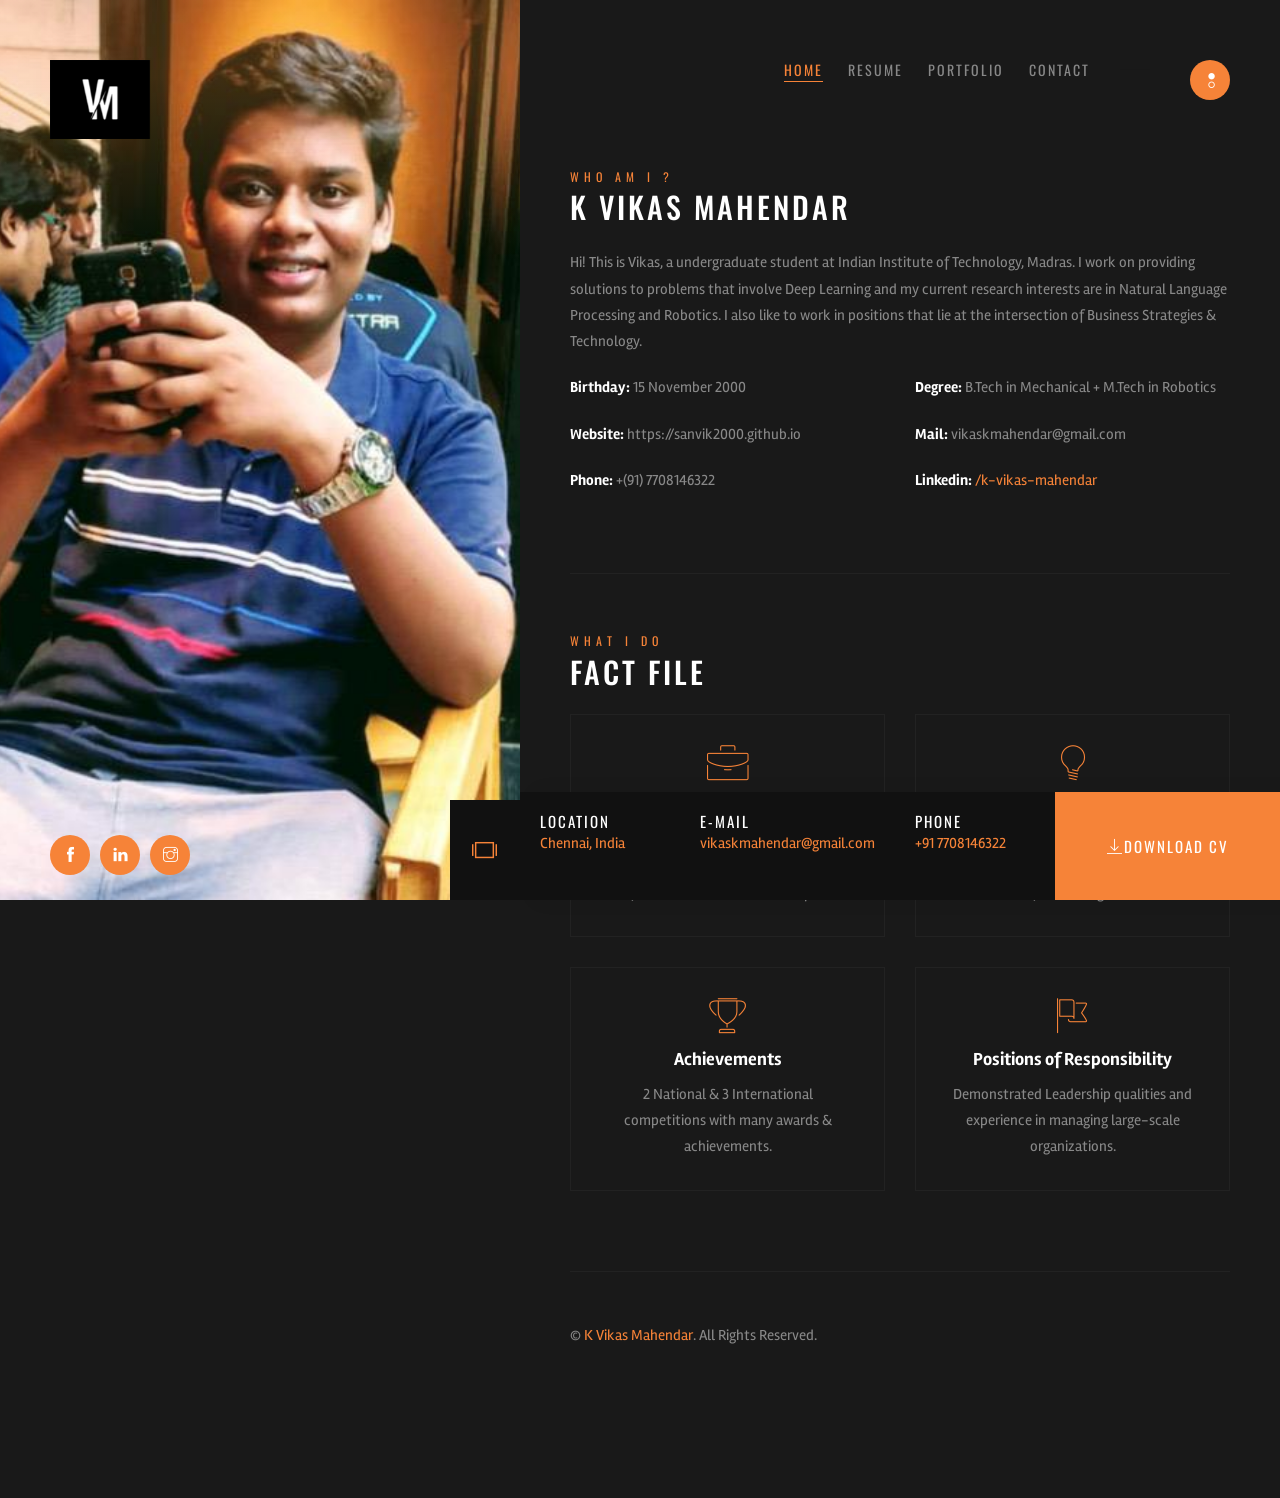
==== index.html @ 233fa4af "First commit" ====
<!doctype html>
<html lang="en" class="no-js">

<head>
    <title>K Vikas Mahendar</title>
    <meta charset="utf-8">
    <meta name="viewport" content="width=device-width, initial-scale=1, shrink-to-fit=no">
    <link rel="shortcut icon" href="images/favicon.png">
    <link rel="stylesheet" href="assets/css/bootstrap.min.css">
    <link rel="stylesheet" href="assets/css/et-lineicons.css">
    <link rel="stylesheet" href="assets/css/themify-icons.css">
    <link rel="stylesheet" href="assets/css/owl.carousel.min.css">
    <link rel="stylesheet" href="assets/css/style.css">
    <link rel="stylesheet" href="assets/css/style-animations.css"> 
    <!-- Global site tag (gtag.js) - Google Analytics -->
    <script async src="https://www.googletagmanager.com/gtag/js?id=UA-144098545-1"></script>
    <script>
      window.dataLayer = window.dataLayer || [];
      function gtag(){dataLayer.push(arguments);}
      gtag('js', new Date());
      gtag('config', 'UA-144098545-1');
    </script>
    
    </head>

<body class="cv has-additional-menu-content">
    <header id="identity">
        <!-- Logo -->
        <div class="logo">
            <a href="index.html" class="logo-link" rel="home"> <img src="images/vm-logo.png" class="logo" alt=""> </a>
        </div>
    </header>
    <!-- Menu -->
    <div id="site-menu">
        <nav class="nav-menu">
            <ul>
                <li class="menu-item current-menu-item"><a href="index.html">Home</a></li>
                <li class="menu-item"><a href="resume.html">Resume</a></li>
                <li class="menu-item"><a href="portfolio.html">Portfolio</a></li>
                <li class="menu-item"><a href="contact.html">Contact</a></li>
            </ul>
        </nav>
    </div>
    <div class="menu-overlay"></div>
    <div class="site-menu-toggle">
        <a href="about.html#site-menu" class="ti"> <span class="screen-reader-text">Toggle navigation</span> </a>
    </div>
    <!-- Social Media -->
    <div id="social-profiles">
        <nav class="social-menu">
            <ul>
                <li class="menu-item"><a href="https://www.facebook.com/profile.php?id=100010038722351" target="_blank"><span class="ti"></span></a></li>
                <li class="menu-item"><a href="https://www.linkedin.com/in/k-vikas-mahendar/" target="_blank"><span class="ti"></span></a></li>
                <li class="menu-item"><a href="https://www.instagram.com/vikasmahendar/" target="_blank"><span class="ti"></span></a></li>
            </ul>
        </nav>
    </div>
    <!-- Media -->
    <div class="hero-media">
        <div class="owl-carousel" data-expand-duration="800">
            <div class="item owl-lazy" data-src="images/Vikas-profile.jpeg"></div>
        </div> <span class="overlay"></span>
    </div>

    <!-- Content -->
    <div class="content-wrap clearfix">
        <!-- About Me -->
        <div class="mccan page">
            <h3 class="title-small">Who Am I ?</h3>
            <h2 class="title">K Vikas Mahendar</h2>
            <div class="content">
                <div class="grid-container">
                    <div class="grid-column">
                        <p>Hi! This is Vikas, a undergraduate student at Indian Institute of Technology, Madras. I work on providing solutions to problems that involve Deep Learning and my current research interests are in Natural Language Processing and Robotics. I also like to work in positions that lie at the intersection of Business Strategies & Technology.</p>
                        <div class="row">
                            <div class="col-md-6">
                                <p><b>Birthday:</b> 15 November 2000</p>
                                <p><b>Website:</b> https://sanvik2000.github.io</p>
                                <p><b>Phone:</b> +(91) 7708146322</p>
                            </div>
                            <div class="col-md-6">
                                <p><b>Degree:</b> B.Tech in Mechanical + M.Tech in Robotics</p>
                                <p><b>Mail:</b> vikaskmahendar@gmail.com</p>
                                <p><b>Linkedin:</b> <a href="https://www.linkedin.com/in/k-vikas-mahendar/" target="_blank">/k-vikas-mahendar</a></p>
                            </div>
                        </div></div>
                </div>
            </div>
        </div>
        <div class="divider1"></div>
        <!-- Services -->
        <div class="mccan page">
            <h3 class="title-small">What I Do</h3>
            <h2 class="title">Fact File</h2>
            <div class="content">
                <div class="grid-container">
                    <div class="grid-column">
                        <div class="row">
                            <div class="col-md-6">
                                <div class="feature feature-left">
                                    <div class="mccan-icon"> <span class="et-briefcase font-35px"></span> </div>
                                    <div class="mccan-text">
                                        <h3>Professional Experience</h3>
                                        <p>24+ months experience in Internships & Research Collaborations with Profesionals, academia and companies.</p>
                                    </div>
                                </div>
                            </div>
                            <div class="col-md-6">
                                <div class="feature feature-left">
                                    <div class="mccan-icon"> <span class="et-lightbulb font-35px"></span> </div>
                                    <div class="mccan-text">
                                        <h3>Co-Curricular Projects</h3>
                                        <p>2 such end-to-end market-ready projects in the field of Robotics and Artifical Intelligence.</p>
                                    </div>
                                </div>
                            </div>
                            <div class="col-md-6">
                                <div class="feature feature-left">
                                    <div class="mccan-icon"> <span class="et-trophy font-30px"></span></div>
                                    <div class="mccan-text">
                                        <h3>Achievements</h3>
                                        <p>2 National & 3 International competitions with many awards & achievements.</p>
                                    </div>
                                </div>
                            </div>
                            <div class="col-md-6">
                                <div class="feature feature-left">
                                    <div class="mccan-icon"> <span class="et-flag font-35px"></span> </div>
                                    <div class="mccan-text">
                                        <h3>Positions of Responsibility</h3>
                                        <p>Demonstrated Leadership qualities and experience in managing large-scale organizations.</p>
                                    </div>
                                </div>
                            </div>
                        </div>
                    </div>
                </div>
            </div>
        </div>
        <!-- Copyright -->
        <div class="copyright">
            <p>&copy; <a href="index.html">K Vikas Mahendar</a>. All Rights Reserved.</p>
        </div>
    </div>
    <!-- Hidden Menu -->
    <div class="additional-menu-content">
        <h3 class="title-small">Leader / Deep Learning / Developer</h3>
        <h2 class="title">K Vikas Mahendar</h2> <img src="images/Vikas-profile.jpeg" alt="">
        <p>Hi, My name is Vikas. This is my personal portfolio wherein all my experience & accomplishments can be viewed. </p>
        <div class="divider2"></div>
    </div>
    <!-- My Info -->
    <div class="my-info full-width">
        <div class="box">
            <div class="field field-my-info field-separator">
                <h6>Location</h6>
                <p>Chennai, India</p>
            </div>
            <div class="field field-my-info field-separator">
                <h6>E-Mail</h6>
                <p>vikaskmahendar@gmail.com</p>
            </div>
            <div class="field field-my-info field-separator">
                <h6>Phone</h6>
                <p>+91 7708146322</p>
            </div>

            <div class="clear"></div>
            <a href="K_Vikas_Mahendar.pdf" style="width:100%" target="_blank"><button class="button-color"><span class="ti-download"></span>DOWNLOAD CV</button></a>

        </div>
    </div>
    <!-- Js -->
    <script src="assets/js/jquery-3.3.1.min.js"></script>
    <script src="assets/js/modernizr-custom.js"></script>
    <script src="assets/js/owl-carousel.min.js"></script>
    <script src="assets/js/functions.js"></script>
</body>
</html>
---- assets/css/style.css ----
/* 
 01. Google Fonts
 02. General Settings
 03. Useful Classes
 04. Owl Carousel
 05. Hero Section
 06. Logo
 07. Mobile Menu Toggle
 08. Site Menu
 09. Social Links & Menu
 10. Additional Menu Content
 11. Menu Overlay
 12. My Info
 13. Content Section
 14. Services styles
 15. Timeline styles
 16. Project styles
 17. Footer
*/


/* 01. Google Font */
@import url('https://fonts.googleapis.com/css?family=Oswald:400,500|Rambla:400,700');

/* 02. General Settings */

html,
body {
    -moz-osx-font-smoothing: grayscale;
    -webkit-font-smoothing: antialiased;
    -moz-font-smoothing: antialiased;
    font-smoothing: antialiased;
}

body {
    font-family: 'Rambla', sans-serif;
    color: #888;
    font-weight: 400;
    font-size: 15px;
    line-height: 1.75em;
    min-height: 100%;
    position: relative;
    overflow-x: hidden;
    background-color: #191919;
}

p {
    font-family: 'Rambla', sans-serif;
    font-size: 15px;
    line-height: 1.75em;
    font-weight: 400;
    color: #888;
    margin: 0 0 20px;
}

h1,
h2,
h3,
h4,
h5,
h6 {
    margin: 0;
    color: #fff;
    font-weight: 500;
}

h1 a,
h2 a,
h3 a,
h4 a,
h5 a,
h6 a {
    font-weight: inherit;
}

h1 a,
h2 a,
h3 a,
h4 a,
h5 a,
h6 a,
h1 a:hover,
h2 a:hover,
h3 a:hover,
h4 a:hover,
h5 a:hover,
h6 a:hover,
h1 a:focus,
h2 a:focus,
h3 a:focus,
h4 a:focus,
h5 a:focus,
h6 a:focus {
    color: inherit;
    text-decoration: none;
}

hr {
    background-color: #eee;
    border: 0;
    height: 3px;
    margin-top: 60px;
    margin-bottom: 60px;
}

ul,
ol,
dl,
table,
pre,
form {
    margin: 0;
}

ul {
    list-style-type: disc;
    padding: 0;
}

ol {
    list-style-type: decimal;
    padding: 0;
}

ul ul,
ol ul {
    list-style-type: circle;
}

ul ol,
ol ol {
    list-style-type: lower-alpha;
}

ol ol ol {
    list-style-type: decimal;
}

ul ul,
ol ul {
    padding-left: 1em;
}

ul ol,
ol ol {
    padding-left: 1.4em;
}

dt {
    font-weight: 500;
}

dd {
    margin-left: 0;
    padding-left: 1.5em;
}

figure {
    margin: 0;
}

table {
    border-collapse: collapse;
    border-spacing: 0;
    border-width: 0;
    width: 100%;
}

caption {
    font-size: 2rem;
    text-align: left;
}

th {
    font-weight: 500;
}

td {
    font-weight: 400;
}

th,
td {
    border-bottom: 1px solid #f9f9f9;
    padding: .75em 0;
    text-align: left;
}

thead {
    font-size: 1.2rem;
    text-transform: uppercase;
}

thead th {
    padding: .5em 0;
    border-bottom-width: 3px;
}

table tfoot tr:last-child td {
    border-bottom: 0;
}

fieldset {
    border-width: 0;
    clear: both;
    margin: 0 0 3.25em;
    padding: 0;
}

fieldset > :last-child {
    margin-bottom: 0;
}

legend {
    border-bottom: 1px solid #f9f9f9;
    font-size: 1.3rem;
    font-weight: 500;
    line-height: 1.625;
    margin-bottom: 1.625em;
    padding-bottom: 0.53846154em;
    text-transform: uppercase;
    width: 100%;
}

dfn,
cite,
em,
i,
q {
    font-style: italic;
}

address {
    margin: 0 0 1.625em;
}

pre {
    font-size: .9rem;
    line-height: 1.6;
    max-width: 100%;
    overflow: auto;
    padding: 1.6em;
    white-space: pre;
    white-space: pre-wrap;
    word-wrap: break-word;
    background: #f9f9f9;
    border: 3px solid #f9f9f9;
    color: #101010;
}

code,
kbd,
tt,
var,
samp,
pre {
    font-family: 'Rambla', sans-serif;
    -webkit-hyphens: none;
    hyphens: none;
    -ms-hyphens: none;
}

ins {
    padding: 0 .3em;
    text-decoration: none;
    background-color: #fffad4;
    border-radius: 3px;
}

mark {
    padding: 0 .3em;
    background-color: #101010;
    color: #fff;
    border-radius: 3px;
}

abbr[title],
acronym[title] {
    text-decoration: none;
    border-bottom: 1px dotted #EEE;
    cursor: help;
}

img {
    border: 0;
    height: auto;
    -ms-interpolation-mode: bicubic;
    max-width: 100%;
    vertical-align: middle;
}

del,
.low-opacity {
    opacity: .6;
}

big,
.big {
    font-size: 120%;
}

small,
.small {
    font-size: 80%;
}

video {
    height: auto;
}

video,
embed,
iframe,
object {
    max-width: 100%;
    margin-bottom: 1.5em;
}

.mt-30 {
    margin-top: 30px;
}

.mb-20 {
    margin-bottom: 20px;
}


/* Links */

a,
a:hover {
    color: #F68338;
}

a {
    text-decoration: none;
    font-weight: 500;
}

a:focus {
    outline: inherit;
}

b,
strong {
    font-weight: bold;
    color: #fff;
}


/* Form elements */
/* text field */

button,
input,
optgroup,
select,
textarea {
    font-family: 'Rambla', sans-serif;
}

input[type="password"]:focus,
input[type="email"]:focus,
input[type="text"]:focus,
input[type="file"]:focus,
input[type="radio"]:focus,
input[type="checkbox"]:focus,
textarea:focus {
    outline: none;
}

input[type="password"],
input[type="email"],
input[type="text"],
input[type="file"],
textarea {
    max-width: 100%;
    margin-bottom: 15px;
    border-color: #222;
    padding: 10px 15px;
    height: auto;
    background-color: #222;
    -webkit-box-shadow: none;
    box-shadow: none;
    border: none;
    display: block;
    width: 100%;
    font-size: 15px;
    line-height: 1.5em;
    font-weight: 400;
    color: #888;
    background-image: none;
}






select {
    padding: 10px;
    border-radius: 5px;
}

table,
th,
tr,
td {
    border: 1px solid #101010;
}

th,
tr,
td {
    padding: 10px;
}

input[type="radio"],
input[type="checkbox"] {
    display: inline;
}



/* Placeholder */

::-webkit-input-placeholder {
    color: #888;
    font-size: 15px;
    font-weight: 400;
}

:-moz-placeholder {
    color: #888;
}

::-moz-placeholder {
    color: #888;
    opacity: 1;
}

:-ms-input-placeholder {
    color: #888;
}


/* button */
.btn {
    padding: 8px 20px;
    cursor: pointer;
    background: #F68338;
    -webkit-appearance: none;
    position: relative;
    color: #fff;
    font-size: 15px;
    font-weight: 400;
    display: inline-block;
    border-radius: 0;
    border: 1px solid #F68338;
}

.btn:hover {
    color: #fff;
    background-color: #222;
    border: 1px solid #222;
}


/* 03. Useful classes */

.sr-only,
.screen-reader-text {
    position: absolute;
    width: 1px;
    height: 1px;
    padding: 0;
    margin: -1px;
    overflow: hidden;
    clip: rect(0px, 0px, 0px, 0px);
    border: 0 none;
}

.clearfix:after {
    content: "";
    display: table;
    clear: both;
}

.clear {
    clear: both;
    display: block;
    height: 0;
    overflow: hidden;
    visibility: hidden;
    width: 0;
}

.alignleft {
    float: left;
    margin-right: 1.65em;
    margin-bottom: 1.65rem;
}

.alignright {
    float: right;
    margin-left: 1.65em;
    margin-bottom: 1.65rem;
}

.aligncenter {
    clear: both;
    display: block;
    margin-left: auto;
    margin-right: auto;
}

.text-left {
    text-align: left;
}

.text-center {
    text-align: center;
}

.text-right {
    text-align: right;
}

.text-uppercase {
    text-transform: uppercase;
}

.no-bottom {
    color: #101010;
    font-weight: 500;

    word-spacing: 0;
    margin-bottom: 0px;
    font-size: 15px;
    text-transform: uppercase
}

.d-none {
    display: none;
}

.grid-container {
   display: -webkit-box;
    display: -webkit-flex;
    display: -ms-flexbox;
    display: flex;
    flex-wrap: wrap;
    margin-right: -30px;
    margin-left: -30px;
}

.grid-container .grid-column {
    position: relative;
    width: 100%;
    min-height: 1px;
    padding-right: 30px;
    padding-left: 30px;
}

@media (min-width: 768px) and (max-width: 991px),
(min-width: 1200px) {
    .grid-container .grid-column {
        -ms-flex-preferred-size: 0;
        flex-basis: 0;
        -ms-flex-positive: 1;
        -webkit-box-flex: 1;
        flex-grow: 1;
        max-width: 100%;
    }

    .grid-container .order-first {
        -ms-flex-order: -1;
        -webkit-box-ordinal-group: 0;
        order: -1;
    }
}

@media (min-width: 1440px) {
    .grid-container {
        margin-right: -60px;
        margin-left: -60px;
    }

    .grid-container .grid-column {
        padding-right: 60px;
        padding-left: 60px;
    }
}


/* Themify */

.ti:before {
    display: inline-block;
    font: normal normal normal 24px/1 "Themify";
    font-size: inherit;
    text-rendering: auto;
    line-height: inherit;
    -webkit-font-smoothing: antialiased;
    -moz-osx-font-smoothing: grayscale;
}

.ti-chevron-right:before {
    content: "\e649";
}

.ti-chevron-left:before {
    content: "\e64a";
}

.ti-plus:before {
    content: "\e61a";
}


/* List */



.list {
    margin-bottom: 0px;
}

.list li {
    display: block;
    text-align: left;
    position: relative;
    margin-bottom: 10px;
    font-weight: 400;
    font-size: 15px;
}

.list li strong {
    font-size: 15px;
    color: #fff;
}

.list li:last-child {
    margin-bottom: 0px;
}

/* Instagram Thumb */

.insta-thumb {
    float: left;
    width: 100%;
}

.insta-thumb a {
    float: left;
    width: 33.3%;
    padding: 5px;
    overflow: hidden;
    -webkit-transition: all 0.3s ease-in-out;
    transition: all 0.3s ease-in-out;
}

.insta-thumb a img {
    width: 100%;
    height: auto;
    border-radius: 4px;
    margin: 0;
}

.insta-thumb a:hover {
    opacity: 0.6;
}

.divider1 {
    height: 1px;
    width: 100%;
    background: #222;
    margin: 60px 0;
}

.divider2 {
    height: 1px;
    width: 100%;
    background: #222;
    margin: 60px 0;
}


/* 04. Owl Carousel */

.owl-carousel {
    display: none;
    width: 100%;
    -webkit-tap-highlight-color: transparent;
    position: relative;
    z-index: 1;
}

.owl-carousel .owl-stage {
    position: relative;
    -ms-touch-action: pan-Y;
    touch-action: manipulation;
    -moz-backface-visibility: hidden;
}

.owl-carousel .owl-stage:after {
    content: ".";
    display: block;
    clear: both;
    visibility: hidden;
    line-height: 0;
    height: 0;
}

.owl-carousel .owl-stage-outer {
    position: relative;
    overflow: hidden;
    -webkit-transform: translate3d(0px, 0px, 0px);
}

.owl-carousel .owl-wrapper,
.owl-carousel .owl-item {
    -webkit-backface-visibility: hidden;
    -moz-backface-visibility: hidden;
    -ms-backface-visibility: hidden;
    -webkit-transform: translate3d(0, 0, 0);
    -moz-transform: translate3d(0, 0, 0);
    -ms-transform: translate3d(0, 0, 0);
}

.owl-carousel .owl-item {
    position: relative;
    min-height: 1px;
    float: left;
    -webkit-backface-visibility: hidden;
    -webkit-tap-highlight-color: transparent;
    -webkit-touch-callout: none;
}

.owl-carousel .owl-item img {
    display: block;
    width: 100%;
}

.owl-carousel .owl-nav.disabled,
.owl-carousel .owl-dots.disabled {
    display: none;
}

.owl-carousel .owl-nav .owl-prev,
.owl-carousel .owl-nav .owl-next,
.owl-carousel .owl-dot {
    cursor: pointer;
    -webkit-user-select: none;
    -moz-user-select: none;
    -ms-user-select: none;
    user-select: none;
}

.owl-carousel .owl-nav button.owl-prev,
.owl-carousel .owl-nav button.owl-next,
.owl-carousel button.owl-dot {
    background: none;
    color: inherit;
    border: none;
    padding: 0;
    font: inherit;
}

.owl-carousel.owl-loaded {
    display: block;
}

.owl-carousel.owl-loading {
    opacity: 0;
    display: block;
}

.owl-carousel.owl-hidden {
    opacity: 0;
}

.owl-carousel.owl-refresh .owl-item {
    visibility: hidden;
}

.owl-carousel.owl-drag .owl-item {
    -ms-touch-action: pan-y;
    touch-action: pan-y;
    -webkit-user-select: none;
    -moz-user-select: none;
    -ms-user-select: none;
    user-select: none;
}

.owl-carousel.owl-grab {
    cursor: move;
    cursor: -webkit-grab;
    cursor: grab;
}

.owl-carousel.owl-rtl {
    direction: rtl;
}

.owl-carousel.owl-rtl .owl-item {
    float: right;
}

.no-js .owl-carousel {
    display: block;
}

.owl-carousel .animated {
    -webkit-animation-duration: 1s;
    animation-duration: 1s;
    -webkit-animation-fill-mode: both;
    animation-fill-mode: both;
}

.owl-carousel .owl-animated-in {
    z-index: 0;
}

.owl-carousel .owl-animated-out {
    z-index: 1;
}

.owl-carousel .fadeOut {
    -webkit-animation-name: owlFadeOut;
    animation-name: owlFadeOut;
}

@-webkit-keyframes owlFadeOut {
    0% {
        opacity: 1;
    }

    100% {
        opacity: 0;
    }
}

@keyframes owlFadeOut {
    0% {
        opacity: 1;
    }

    100% {
        opacity: 0;
    }
}

.owl-height {
    -webkit-transition: height .2s ease-in-out;
    -o-transition: height .2s ease-in-out;
    transition: height .2s ease-in-out;
}

.owl-carousel .owl-item .owl-lazy {
    opacity: 0;
    -webkit-transition: opacity .5s ease;
    -o-transition: opacity .5s ease;
    transition: opacity .5s ease;
}

.owl-carousel .owl-item .owl-lazy[src^=""],
.owl-carousel .owl-item .owl-lazy:not([src]) {
    max-height: 0;
}

.owl-carousel .owl-item img.owl-lazy {
    -webkit-transform-style: preserve-3d;
    transform-style: preserve-3d;
}

.owl-carousel .owl-video-wrapper {
    position: relative;
    height: 100%;
}

.owl-carousel .owl-video-play-icon {
    position: absolute;
    z-index: 1;
    top: 50%;
    left: 50%;
    width: 90px;
    height: 90px;
    line-height: 90px;
    text-align: center;
    margin: -60px 0 0 -60px;
    background-color: #EEE;
    border-radius: 50%;
    cursor: pointer;
    -webkit-backface-visibility: hidden;
    -webkit-transition: background .3s;
    -o-transition: background .3s;
    transition: background .3s;
}

.owl-carousel .owl-video-playing .owl-video-tn,
.owl-carousel .owl-video-playing .owl-video-play-icon {
    display: none;
}

.owl-carousel .owl-video-tn {
    opacity: 0;
    height: 100%;
    background-position: center center;
    background-repeat: no-repeat;
    background-size: contain;
    -webkit-transition: opacity .3s ease;
    -o-transition: opacity .3s ease;
    transition: opacity .3s ease;
}

.owl-carousel .owl-video-frame {
    position: relative;
    z-index: 1;
    height: 100%;
    width: 100%;
}

@media (min-width: 768px) {
    .hero-media .owl-carousel .owl-video-play-icon {
        width: 100px;
        height: 100px;
        line-height: 100px;
        margin: -60px 0 0 -60px;
    }
}

.owl-carousel .owl-video-play-icon:hover {
    background-color: #101010;
}

.owl-carousel .owl-video-play-icon:before {
    content: '\F40A';
    font: normal normal normal 48px/1 "Themify";
    text-rendering: auto;
    line-height: inherit;
    -webkit-font-smoothing: antialiased;
    -moz-osx-font-smoothing: grayscale;
}


/* Media */

.hero-media .owl-carousel {
    position: absolute;
    z-index: 2;
    top: 0;
    left: 0;
    right: 0;
    height: 250px;
}

.cv .hero-media .owl-carousel {
    height: 540px;
}

.fullpage .hero-media .owl-carousel {
    height: auto;
    bottom: 0;
}

.hero-media .owl-carousel .owl-stage-outer,
.hero-media .owl-carousel .owl-stage,
.hero-media .owl-carousel .owl-item {
    height: 100%;
}

.hero-media .owl-carousel .owl-item {
    overflow: hidden;
}

.hero-media .owl-carousel .owl-item .item {
    position: absolute;
    top: 0;
    left: 0;
    width: 100%;
    height: 100%;
    background-position: center center;
    background-size: cover;
}

.hero-media .owl-carousel .owl-item .owl-lazy[src^=""],
.hero-media .owl-carousel .owl-item .owl-lazy:not([src]) {
    max-height: none;
}

.hero-media .owl-carousel .item-video iframe,
.hero-media .owl-carousel .item-video video {
    display: block;
    height: 100%;
    max-width: none;
    width: 100%;
    margin-bottom: 0;
}

@supports ((-o-object-fit: cover) or (object-fit: cover)) {
    .hero-media .owl-carousel .item-video video {
        -o-object-fit: cover;
        object-fit: cover;
    }
}

@media all and (-ms-high-contrast:none) {
    .hero-media .owl-carousel .item-video video {
        /* IE10 */
        display: none;
    }

    *::-ms-backdrop,
    .hero-media .owl-carousel .item-video video {
        /* IE11 */
        display: none;
    }
}

.hero-media .owl-carousel .owl-nav,
.hero-media .owl-carousel .owl-nav.disabled,
.hero-media .owl-carousel .owl-expand {
    display: none;
}

@media (min-width: 768px) {
    .hero-media .owl-carousel {
        height: 300px;
    }

    .cv .hero-media .owl-carousel {
        height: 540px;
    }

    .fullpage .hero-media .owl-carousel {
        height: 100%;
    }

    .hero-media .owl-carousel .owl-nav,
    .hero-media .owl-carousel .owl-expand {
        position: absolute;
        display: none;
        bottom: 60px;
        background-color: #111;
    }

    .hero-media .owl-carousel .owl-nav {
        right: 60px;
    }

    .cv.hero-has-nav .hero-media .owl-carousel .owl-nav,
    .fullpage.hero-has-nav .hero-media .owl-carousel .owl-nav {
        display: block;
    }

    .hero-media .owl-carousel .owl-expand a {
        position: relative;
        cursor: pointer;
        -webkit-user-select: none;
        -moz-user-select: none;
        -ms-user-select: none;
        user-select: none;
        text-align: center;
    }

    .cv .hero-media .owl-carousel .owl-expand a,
    .hero-has-nav .hero-media .owl-carousel .owl-expand a {
        padding-right: 1px;
    }

    .hero-media .owl-carousel .owl-expand a:after {
        position: absolute;
        top: 15px;
        bottom: 15px;
        width: 0px;
        right: 0;
        background-color: #222;
    }

    .hero-media .owl-carousel .owl-expand a .ti:before {
        content: "\e6f0";
    }

    .expanded-hero .hero-media .owl-carousel .owl-expand a .ti:before {
        content: "\e6ef";
    }

    .hero-media .owl-carousel .owl-nav a,
    .hero-media .owl-carousel .owl-expand a {
        display: inline-block;
        width: 60px;
        height: 60px;
        line-height: 60px;
        font-size: 25px;
        text-decoration: none;
        -webkit-transition: color .3s;
        -o-transition: color .3s;
        transition: color .3s;
    }

    .hero-media .owl-carousel .owl-nav a:focus,
    .hero-media .owl-carousel .owl-expand a:focus {
        outline: 0;
    }

    .hero-media .owl-carousel .owl-nav .owl-prev {
        text-align: right;
        padding-right: 5px;
    }

    .hero-media .owl-carousel .owl-nav .owl-next {
        text-align: left;
        padding-left: 5px;
    }

    .hero-media .owl-carousel .owl-nav a:hover,
    .hero-media .owl-carousel .owl-expand a:hover,
    .hero-media .owl-carousel .owl-nav a:focus,
    .hero-media .owl-carousel .owl-expand a:focus {
        color: #F68338;
    }
}

@media (min-width: 992px) {
    .hero-media .owl-carousel .owl-nav {
        position: fixed;
        right: 50%;
        bottom: 0;
    }

    .cv .hero-media .owl-carousel .owl-nav {
        right: auto;
        left: 70px;
    }

    .hero-has-nav .hero-media .owl-carousel .owl-nav {
        display: block;
    }

    .cv .hero-media .owl-carousel .owl-nav {
        padding-right: 3px;
    }

    .fullpage .hero-media .owl-carousel .owl-nav {
        left: 0;
    }

    .cv .hero-media .owl-carousel .owl-nav:after {
        content: '';
        position: absolute;
        width: 3px;
        right: 0;
        background-color: #EEE;
    }

    .hero-media .owl-carousel .owl-nav:after,
    .hero-media .owl-carousel .owl-expand a:after {
        top: 15px;
        bottom: 15px;
    }

    .cv .hero-media .owl-carousel .owl-expand a:after,
    .hero-has-nav .hero-media .owl-carousel .owl-expand a:after {
        content: '';
    }

    .hero-media .owl-carousel .owl-nav a,
    .hero-media .owl-carousel .owl-expand a {
        height: 100px;
        line-height: 101px;
    }

    .hero-media .owl-carousel .owl-expand {
        display: block;
        position: fixed;
        right: 50%;
        bottom: 0;
    }

    .hero-has-nav .hero-media .owl-carousel .owl-expand {
        margin-right: 100px;
    }

    .cv .hero-media .owl-carousel .owl-expand {
        left: 0;
        right: auto;
    }

    .fullpage .hero-media .owl-carousel .owl-expand {
        display: none;
    }

    .hero-media .owl-carousel .owl-expand a {
        width: 70px;
    }
}

@media (min-width: 1200px) {

    .hero-media .owl-carousel .owl-nav,
    .cv .hero-media .owl-carousel .owl-nav,
    .hero-media .owl-carousel .owl-expand,
    .cv .hero-media .owl-carousel .owl-expand {
        right: 760px;
        left: auto;
    }

    .hero-media .owl-carousel .owl-nav {
        bottom: 0;
    }

    .hero-media .owl-carousel .owl-nav,
    .fullpage .hero-media .owl-carousel .owl-nav {
        left: auto;
    }

    .hero-media .owl-carousel .owl-expand,
    .hero-has-nav .hero-media .owl-carousel .owl-expand {
        margin-right: 0;
    }

    .hero-has-nav .hero-media .owl-carousel .owl-expand {
        right: 860px;
    }

    .hero-has-nav.cv .hero-media .owl-carousel .owl-expand {
        right: 863px;
    }
}

@media (min-width: 1320px) {

    .hero-media .owl-carousel .owl-nav,
    .cv .hero-media .owl-carousel .owl-nav,
    .hero-media .owl-carousel .owl-expand,
    .cv .hero-media .owl-carousel .owl-expand {
        right: 850px;
    }

    .hero-media .owl-carousel .owl-nav a,
    .hero-media .owl-carousel .owl-expand a {
        height: 108px;
        line-height: 108px;
        color: #fff;
    }

    .hero-media .owl-carousel .owl-nav a:hover,
    .hero-media .owl-carousel .owl-expand a:hover {
        color: #fff;
    }

    .hero-media .owl-carousel .owl-nav a {
        width: 60px;
    }

    .hero-media .owl-carousel .owl-expand a {
        width: 90px;
    }

    .hero-has-nav .hero-media .owl-carousel .owl-expand {
        right: 970px;
    }

    .hero-has-nav.cv .hero-media .owl-carousel .owl-expand {
        right: 973px;
    }

    .hero-media .owl-carousel .owl-nav:after,
    .hero-media .owl-carousel .owl-expand a:after {
        top: 30px;
        bottom: 30px;
    }
}

@media (min-width: 1440px) {

    .hero-media .owl-carousel .owl-nav,
    .cv .hero-media .owl-carousel .owl-nav,
    .hero-media .owl-carousel .owl-expand,
    .cv .hero-media .owl-carousel .owl-expand {
        right: 910px;
    }

    .hero-has-nav .hero-media .owl-carousel .owl-expand {
        right: 1030px;
    }

    .hero-has-nav.cv .hero-media .owl-carousel .owl-expand {
        right: 1033px;
    }

    .hero-media .owl-carousel .owl-nav .owl-prev {
        padding-right: 6px;
    }

    .hero-media .owl-carousel .owl-nav .owl-next {
        padding-left: 6px;
    }
}

@media (min-width: 1600px) {

    .hero-media .owl-carousel .owl-nav,
    .cv .hero-media .owl-carousel .owl-nav,
    .hero-media .owl-carousel .owl-expand,
    .cv .hero-media .owl-carousel .owl-expand {
        right: 990px;
    }

    .hero-has-nav .hero-media .owl-carousel .owl-expand {
        right: 1110px;
    }

    .hero-has-nav.cv .hero-media .owl-carousel .owl-expand {
        right: 1113px;
    }
}

@media (min-width: 1860px) {

    .hero-media .owl-carousel .owl-nav,
    .cv .hero-media .owl-carousel .owl-nav,
    .hero-media .owl-carousel .owl-expand,
    .cv .hero-media .owl-carousel .owl-expand {
        right: 1090px;
    }

    .hero-has-nav .hero-media .owl-carousel .owl-expand {
        right: 1210px;
    }
}


/* 05. Hero Section */

.hero-media {
    background-color: #101010;
    z-index: 1;
    height: 250px;
}

.cv .hero-media,
.contact .hero-media {
    height: 540px;
}

.fullpage .hero-media,
.hero-media .map,
.hero-media .one-image {
    height: 100%;
}

.hero-media .one-image,
.hero-media .map {
    z-index: 2;
}

.hero-media .overlay {
    position: absolute;
    z-index: 3;
    top: 0;
    left: 0;
    width: 100%;
    height: 180px;
    background-image: -webkit-gradient(linear, left bottom, left top, from(rgba(0, 0, 0, 0)), color-stop(70%, rgba(246, 131, 56, .25)));
    background-image: -o-linear-gradient(bottom, rgba(0, 0, 0, 0) 0%, rgba(246, 131, 56, .25) 70%);
    background-image: linear-gradient(0deg, rgba(0, 0, 0, 0) 0%, rgba(246, 131, 56, .25) 70%);
    pointer-events: none;
}

.light-hero-colors .hero-media .overlay {
    background-image: -webkit-gradient(linear, left bottom, left top, from(rgba(0, 0, 0, 0)), color-stop(70%, rgba(246, 131, 56, .25)));
    background-image: -o-linear-gradient(bottom, rgba(0, 0, 0, 0) 0%, rgba(246, 131, 56, .25) 70%);
    background-image: linear-gradient(0deg, rgba(0, 0, 0, 0) 0%, rgba(246, 131, 56, .25) 70%);
}

@media (min-width: 768px) {
    .hero-media {
        height: 300px;
    }

    .cv .hero-media,
    .contact .hero-media {
        height: 540px;
    }

    .fullpage .hero-media {
        height: 100%;
    }

    .hero-media .overlay {
        height: 250px;
    }
}

@media (min-width: 992px) {

    .hero-media,
    .hero-media .owl-carousel,
    .contact .hero-media {
        position: fixed;
        top: 0;
        left: 0;
        right: 50%;
        width: auto;
    }

    .hero-media,
    .cv .hero-media,
    .hero-media .owl-carousel,
    .cv .hero-media .owl-carousel,
    .contact .hero-media {
        height: 100%;
    }

    .expanded-hero.expanded-hero-completed .hero-media,
    .expanded-hero.expanded-hero-completed .hero-media .owl-carousel,
    .fullpage .hero-media,
    .fullpage .hero-media .owl-carousel {
        right: 0;
    }

    .hero-media .overlay {
        height: 260px;
    }
}

@media (min-width: 1200px) {

    .hero-media,
    .hero-media .owl-carousel,
    .contact .hero-media {
        right: 760px;
    }
}

@media (min-width: 1320px) {

    .hero-media,
    .hero-media .owl-carousel,
    .contact .hero-media {
        right: 850px;
    }
}

@media (min-width: 1440px) {

    .hero-media,
    .hero-media .owl-carousel,
    .contact .hero-media {
        right: 910px;
    }

    .hero-media .overlay {
        height: 280px;
    }
}

@media (min-width: 1600px) {

    .hero-media,
    .hero-media .owl-carousel,
    .contact .hero-media {
        right: 990px;
    }
}

@media (min-width: 1860px) {

    .hero-media,
    .hero-media .owl-carousel,
    .contact .hero-media {
        right: 1090px;
    }
}

.hero-media .text {
    position: absolute;
    top: 90px;
    left: 15px;
    right: 15px;
    bottom: 294px;
    display: -webkit-box;
    display: -ms-flexbox;
    display: flex;
    -webkit-box-align: center;
    -ms-flex-align: center;
    align-items: center;
}

@media (max-width: 575px) and (min-height: 567px) {
    .hero-media .text {
        bottom: 294px;
    }
}

@media (min-width: 576px) and (max-width: 767px) and (min-height: 567px) {
    .hero-media .text {
        bottom: 219px;
    }
}

@media (min-width: 768px) and (max-width: 991px) and (min-height: 567px) {
    .hero-media .text {
        bottom: 264px;
    }
}

@media (max-width: 767px) and (max-height: 568px) {
    .hero-media .text {
        bottom: 81px;
    }
}

@media (min-width: 768px) and (max-width: 991px) and (max-height: 568px) {
    .hero-media .text {
        bottom: 120px;
    }
}

@media (min-width: 768px) {
    .hero-media .text {
        top: 110px;
        left: 50px;
        right: 50px;
    }
}

@media (min-width: 992px) {
    .hero-media .text {
        top: 0;
        bottom: 0;
    }
}

@media (min-width: 1440px) {
    .hero-media .text {
        left: 80px;
        right: 80px;
    }
}

@media (min-width: 1860px) {
    .hero-media .text {
        left: 100px;
        right: 100px;
    }
}

.light-hero-colors .hero-media {
    color: #fff;
}

.hero-media .ti-spin {
    position: absolute;
    top: 50%;
    left: 50%;
    width: 30px;
    height: 30px;
    line-height: 30px;
    margin-left: -15px;
    margin-top: -15px;
    font-size: 25px;
}


/* 06. Logo */

#identity {
    position: absolute;
    z-index: 8;
    top: 30px;
    right: 80px;
    left: 15px;
}

@media (min-width: 768px) {
    #identity {
        display: -webkit-box;
        display: -ms-flexbox;
        display: flex;
        top: 60px;
        left: 50px;
        right: 110px;
    }

    .fullpage #identity {
        position: fixed;
    }
}

@media (min-width: 992px) {
    #identity {
        position: fixed;
    }

    .full-content #identity {
        position: absolute;
    }
}

@media (min-width: 1200px) {
    #identity {
        right: 760px;
    }

    .full-content #identity {
        position: fixed;
    }
}

@media (min-width: 1320px) {
    #identity {
        right: 850px;
    }
}

@media (min-width: 1440px) {
    #identity {
        top: 50px;
        left: 80px;
        right: 910px;
    }
}

@media (min-width: 1600px) {
    #identity {
        right: 990px;
    }
}

@media (min-width: 1860px) {
    #identity {
        left: 100px;
        right: 1090px;
    }
}

#identity .logo h1 {
    margin-bottom: 0px;
    line-height: 1;
    margin-top: 6px;
    font-weight: 500;
    font-family: 'Rambla', sans-serif;
}

#identity .logo a,
#identity .logo a img {
    display: inline-block;
}

#identity .logo .light,
.light-hero-colors #identity .logo .dark {
    display: none;
}

.light-hero-colors #identity .logo .light {
    display: inline-block;
}

@media (max-width: 767px) {
    .mobile-menu-opened.light-hero-colors #identity .logo .light {
        display: none;
    }

    .mobile-menu-opened.light-hero-colors #identity .logo .dark {
        display: inline-block;
    }
}

.logo {
    width: 100px;
    max-width: 100px;
}


/* 07. Mobile menu toggle */

.site-menu-toggle {
    position: absolute;
    z-index: 7;
    top: 30px;
    right: 15px;
}

@media (min-width: 768px) {
    .site-menu-toggle {
        top: 60px;
        right: 50px;
    }

    .mobile-menu-opened .site-menu-toggle {
        z-index: 10;
    }
}

@media (min-width: 1200px) {
    .site-menu-toggle {
        display: none;
    }

    .has-additional-menu-content .site-menu-toggle {
        position: fixed;
        display: block;
    }
}

@media (min-width: 1440px) {
    .site-menu-toggle {
        top: 50px;
        right: 80px;
    }
}

@media (min-width: 1860px) {
    .site-menu-toggle {
        right: 100px;
    }
}

.site-menu-toggle a {
    display: block;
    width: 40px;
    height: 40px;
    line-height: 40px;
    color: #fff;
    background-color: #F68338;
    font-size: 15px;
    text-align: center;
    text-decoration: none;
    border-radius: 50%;
    -webkit-transition: background-color .3s, color .3s;
    -o-transition: background-color .3s, color .3s;
    transition: background-color .3s, color .3s;
}

.full-content .site-menu-toggle a {
    background-color: #EEE;
}

@media (min-width: 992px) {
    .site-menu-toggle a {
        background-color: #F68338;
    }

    .expanded-hero .site-menu-toggle a,
    .fullpage .site-menu-toggle a {
        background-color: #F68338;
    }
}

.site-menu-toggle a:focus {
    outline: 0;
}

.site-menu-toggle a:hover,
.site-menu-toggle a:focus,
.mobile-menu-opened .site-menu-toggle a:hover,
.mobile-menu-opened .site-menu-toggle a:focus {
    background-color: #F68338;
    color: #fff;
}

.site-menu-toggle a:before {
    content: "\e740";
    color: #fff;
    -webkit-transform: rotate(90deg);
    -moz-transform: rotate(90deg);
    -ms-transform: rotate(90deg);
    -o-transform: rotate(90deg);
    transform: rotate(90deg);
}

.mobile-menu-opened .site-menu-toggle a {
    background-color: #F68338;
    color: #fff;
    color: inherit;
}

.mobile-menu-opened .site-menu-toggle a:before {
    content: "\e740";
    -webkit-transform: rotate(0deg);
    -moz-transform: rotate(0deg);
    -ms-transform: rotate(0deg);
    -o-transform: rotate(0deg);
    transform: rotate(0deg);
}


/* 08. Site Menu */

.nav-menu ul {
    list-style: none;
    padding-left: 0;
    margin-bottom: 0;
}

.nav-menu .menu-item-has-children {
    position: relative;
}

.nav-menu,
.nav-menu a {
    font-size: 14px;
    letter-spacing: 2px;
    text-transform: uppercase;
    color: #888;
    text-decoration: none;
    position: relative;
    padding: 0;
    font-family: 'Oswald', sans-serif;
    font-weight: 400;
    -webkit-transition: 0.3s;
    -o-transition: 0.3s;
    transition: 0.3s;
}

.expanded-hero .nav-menu a {
    text-decoration: none;
    font-weight: 400;
    font-size: 15px;
    text-transform: uppercase;
    color: #fff;
}

.nav-menu .current-menu-item > a {
    color: #F68338;
}

@media (max-width: 1199px) {
    #site-menu {
        position: absolute;
        z-index: 6;
        top: 147px;
        left: 0;
        right: 0;
        margin-top: 30px;
        background-color: #111;
        visibility: hidden;
        opacity: 0;
    }

    .mobile-menu-opened #site-menu {
        z-index: 9;
        margin-top: 0;
        visibility: visible;
        opacity: 1;
    }

    #site-menu .nav-menu {
        border-bottom: 0px solid #101010;
        padding: 15px;
    }

    .nav-menu li {
        border-bottom: 1px solid #101010;
    }

    .nav-menu a {
        display: block;
        padding: 10px 0px;
    }

    .nav-menu ul ul a {
        padding-left: 30px;
    }

    .nav-menu ul ul ul a {
        padding-left: 45px;
    }

    .nav-menu ul ul ul ul a {
        padding-left: 60px;
    }

    .nav-menu .current-menu-item > a {
        background-color: #111;
    }

    .nav-menu .menu-item-has-children > a:first-child {
        padding-right: 35px;
    }

    .nav-menu .current-menu-item > .menu-expand {
        background-color: transparent;
    }

    .nav-menu .menu-expand {
        position: absolute;
        top: 0;
        right: 0;
    }

    .nav-menu .menu-item-has-children .menu-expand {
        position: absolute;
        top: 0;
        right: 0;
        padding: 7px 10px;
        color: inherit;
        font-size: 18px;
        text-align: center;
    }

    .no-js .nav-menu .menu-item-has-children .menu-expand {
        display: none;
    }

    .nav-menu .menu-item-has-children .menu-expand:before {
        content: "\e64b";
        font-family: 'Themify';
        font-size: 10px;
        color: #F68338;
    }

    .nav-menu .menu-item-has-children.collapse > .menu-expand:before {
        content: "\e648";
        font-family: 'Themify';
        font-size: 10px;
        color: #F68338;
    }

    .nav-menu .menu-item-has-children ul {
        display: none;
    }

    .nav-menu .menu-item-has-children.collapse > ul {
        display: block;
    }

    .nav-menu .menu-item-has-children {
        display: block;
    }
}

@media (min-width: 768px) and (max-width: 1199px) {
    #site-menu {
        top: 170px;
        left: auto;
        right: 50px;
        bottom: 0;
        width: 320px;
        margin: 0;
        overflow: hidden;
        visibility: hidden;
        opacity: 0;
    }

    .mobile-menu-opened #site-menu {
        visibility: visible;
        opacity: 1;
        margin-bottom: 50px;
        bottom: auto;
        overflow: auto;
    }

    #site-menu .nav-menu {
        margin-bottom: 0;
    }

    .nav-menu .menu-item-has-children {
        display: block;
    }
}

@media (min-width: 1200px) {
    #site-menu {
        position: fixed;
        z-index: 4;
        top: 0;
        right: 0;
        width: 760px;
        height: 140px;
        display: -webkit-box;
        display: -ms-flexbox;
        display: flex;
        -webkit-box-align: center;
        -ms-flex-align: center;
        align-items: center;
        background-color: #191919;
    }

    .full-content #site-menu {
        padding-left: 35%;
        width: 100%;
    }

    .fullpage #site-menu,
    .expanded-hero-start #site-menu,
    .expanded-hero #site-menu {
        background: transparent;
    }

    .nav-menu {
        position: relative;
        margin-top: 0px;
        width: 100%;
        text-align: right;
    }

    .has-additional-menu-content .nav-menu:after {
        content: '';
        position: absolute;
        right: 130px;
        top: 50%;
        margin-top: -1px;
        height: 1px;
        width: 30px;
        background-color: #EEE;
        background-color: rgba(0, 0, 0, .05);
    }

    .has-additional-menu-content.light-hero-colors .nav-menu:after {
        background-color: rgba(255, 255, 255, .2);
    }

    .nav-menu ul {
        padding-right: 50px;
    }

    .has-additional-menu-content .nav-menu > ul {
        padding-right: 180px;
    }

    .nav-menu li {
        display: inline-block;
    }

    .nav-menu a {
        display: inline-block;
        padding: 5px 10px;
    }

    .fullpage.light-hero-colors .nav-menu > ul > li > a {
        color: #fff;
    }

    .nav-menu .menu-expand {
        display: none;
    }

    .nav-menu > ul > li > a,
    .nav-menu > ul > li > a {
        position: relative;
    }

    .nav-menu > ul > li > a:after {
        content: '';
        position: absolute;
        z-index: -1;
        left: 10px;
        right: 10px;
        bottom: 0;
        height: 1px;
        background-color: transparent;
        pointer-events: none;
        -webkit-transition: background .3s, bottom .3s;
        -o-transition: background .3s, bottom .3s;
        transition: background .3s, bottom .3s;
    }

    .nav-menu > ul > li > a:hover:after,
    .nav-menu > ul > li.hover > a:after,
    .nav-menu > ul > li > a:focus:after {
        bottom: 6px;
        background-color: #F68338;
    }

    .light-hero-colors .nav-menu > ul > li > a:hover:after,
    .light-hero-colors .nav-menu > ul > li.hover > a:after,
    .light-hero-colors .nav-menu > ul > li > a:focus:after {
        background-color: #F68338;
    }

    #site-menu .nav-menu > ul > .current-menu-item > a:after,
    #site-menu .nav-menu > ul > .current-menu-parent > a:after {
        bottom: 6px;
        background-color: #F68338;
    }

    .nav-menu .menu-item-has-children ul {
        visibility: hidden;
        position: absolute;
        z-index: 97;
        top: 100%;
        right: 50%;
        width: 200px;
        margin-top: 10px;
        margin-right: -7.5rem;
        padding-top: 10px;
        padding-right: 0;
        text-align: center;
        opacity: 0;
        -webkit-box-shadow: 0 5px 10px -5px rgba(0, 0, 0, 0.07);
        box-shadow: 0 5px 10px -5px rgba(0, 0, 0, 0.07);
    }

    .no-touch .nav-menu .menu-item-has-children:hover > ul,
    .nav-menu .menu-item-has-children.hover > ul {
        visibility: visible;
        margin-top: 0;
        opacity: 1;
    }

    .nav-menu .menu-item-has-children .menu-item-has-children > ul {
        top: -1rem;
        left: auto;
        right: 100%;
        margin: 0;
        padding-top: 0;
        font-size: 1em;
    }

    .nav-menu .menu-item-has-children .menu-item-has-children:first-child > ul {
        top: 0;
    }

    .nav-menu .menu-item-has-children li {
        display: block;
        background-color: #222;
        border-bottom: 1px solid #292929;
    }

    .nav-menu .menu-item-has-children li:first-child {
        padding-top: 5px;
    }

    .nav-menu .menu-item-has-children li:last-child {
        padding-bottom: 5px;
    }

    .nav-menu .menu-item-has-children li a {
        display: block;
        margin: 0;
        color: #888;
    }

    .nav-menu .menu-item-has-children li a:hover {
        display: block;
        margin: 0;
        color: #F68338;
    }

    .nav-menu .menu-item-has-children li .menu-expand {
        display: block;
        padding: 0;
    }

}

@media (min-width: 1320px) {
    #site-menu {
        width: 850px;
    }

    .has-additional-menu-content .nav-menu > ul {
        padding-right: 200px;
    }

    .has-additional-menu-content .nav-menu:after {
        width: 50px;
    }

    .nav-menu a {
        padding: 5px 15px;
    }

    .nav-menu > ul > li > a:after {
        left: 15px;
        right: 15px;
        bottom: 0;
    }

    .nav-menu > ul > li > a:hover:after,
    .nav-menu > ul > li.hover > a:after,
    .nav-menu > ul > li > a:focus:after,
    #site-menu .nav-menu > ul > .current-menu-item > a:after,
    #site-menu .nav-menu > ul > .current-menu-parent > a:after {
        bottom: 8px;
    }
}

@media (min-width: 1440px) {
    #site-menu {
        width: 910px;
        height: 140px;
    }

    .nav-menu {
        margin-top: 0px;
    }

    .nav-menu ul {
        padding-right: 80px;
    }

    .has-additional-menu-content .nav-menu > ul {
        padding-right: 230px;
    }

    .has-additional-menu-content .nav-menu:after {
        right: 160px;
    }
}

@media (min-width: 1600px) {
    #site-menu {
        width: 990px;
    }
}

@media (min-width: 1860px) {
    #site-menu {
        width: 1090px;
    }

    .nav-menu ul {
        padding-right: 100px;
    }

    .has-additional-menu-content .nav-menu > ul {
        padding-right: 250px;
    }

    .has-additional-menu-content .nav-menu:after {
        right: 180px;
    }
}


/* 09. Social Links & Menu */

#social-profiles {
    position: absolute;
    z-index: 9;
    top: 94px;
    right: 0;
    font-size: 0;
    visibility: hidden;
    opacity: 0;
}

.mobile-menu-opened #social-profiles {
    right: 15px;
    visibility: visible;
    opacity: 1;
}

@media (min-width: 768px) {

    #social-profiles,
    .mobile-menu-opened #social-profiles {
        top: 60px;
        right: 110px;
        visibility: visible;
        opacity: 1;
        -webkit-transition: none;
        -o-transition: none;
        transition: none;
    }
}

@media (min-width: 1200px) {

    #social-profiles,
    .mobile-menu-opened #social-profiles {
        position: fixed;
        top: auto;
        right: auto;
        left: 50px;
        bottom: 15px;
    }

    .mobile-menu-opened #social-profiles {
        z-index: 7;
    }

    .full-content #social-profiles,
    .full-content.mobile-menu-opened #social-profiles {
        position: absolute;
        bottom: 27px;
    }

    #social-profiles {
        max-width: 190px;
    }

    .full-content #social-profiles {
        max-width: 300px;
    }
}

@media (min-width: 1320px) {

    #social-profiles,
    .mobile-menu-opened #social-profiles {
        bottom: 20px;
    }
}

@media (min-width: 1440px) {

    #social-profiles,
    .mobile-menu-opened #social-profiles {
        left: 80px;
    }
}

@media (min-width: 1600px) {
    #social-profiles {
        max-width: 300px;
    }

    .full-content #social-profiles {
        bottom: 57px;
    }
}

@media (min-width: 1860px) {

    #social-profiles,
    .mobile-menu-opened #social-profiles {
        left: 100px;
    }
}


/* Social Menu */

.social-menu ul {
    list-style: none;
    padding-left: 0;
    margin-bottom: 0;
}

.social-menu li,
.social-menu a {
    display: inline-block;
    color: #fff;
}

.social-menu a {
    width: 40px;
    height: 40px;
    line-height: 40px;
    margin-left: 5px;
    font-size: 15px;
    text-decoration: none;
    text-align: center;
    background-color: #101010;
    border-radius: 50%;
    -webkit-transition: background-color .3s, color .3s;
    -o-transition: background-color .3s, color .3s;
    transition: background-color .3s, color .3s;
}

@media (min-width: 768px) {
    .social-menu a {
        width: 40px;
        height: 40px;
        line-height: 40px;
        font-size: 15px;
        margin-left: 10px;
        background-color: #111;
    }

    .social-menu li:first-child > a {
        margin-left: 0;
    }

    .mobile-menu-opened .social-menu a,
    .full-content .social-menu a,
    .fullpage.mobile-menu-opened .social-menu a {
        background-color: #111;
    }

    .expanded-hero .social-menu a,
    .fullpage .social-menu a {
        background-color: #111;
    }
}

@media (min-width: 1200px) {

    .social-menu a,
    .social-menu li:first-child > a {
        margin: 0 10px 10px 0;
    }
}

.social-menu a:hover,
.social-menu a:focus,
.mobile-menu-opened .social-menu a:hover,
.mobile-menu-opened .social-menu a:focus,
.fullpage .social-menu a:hover,
.fullpage .social-menu a:focus {
    background-color: #111;
    color: #fff;
}

.expanded-hero .social-menu a:hover {
    background-color: #F68338;
    color: #fff;
}

@media (min-width: 992px) {
    .social-menu a {
        background-color: #F68338;
    }

    .fullpage .social-menu a {
        background-color: #fff;
    }
}

@media (min-width: 1200px) {
    .social-menu a {
        background-color: #F68338;
    }
}

.social-menu a .ti:before {
    content: "\F3CC";
}

.social-menu a[href*="facebook.com"] .ti:before {
    content: "\e741";
}

.social-menu a[href*="plus.google.com"] .ti:before,
.social-menu a[href*="profiles.google.com"] .ti:before {
    content: "\e73e";
}

.social-menu a[href*="instagram.com"] .ti:before {
    content: "\e73d";
}

.social-menu a[href*="linkedin.com"] .ti:before {
    content: "\e735";
}

.social-menu a[href*="pinterest.com"] .ti:before {
    content: "\e731";
}

.social-menu a[href*="twitter.com"] .ti:before {
    content: "\e74b";
}

.social-menu a[href*="youtube.com"] .ti:before {
    content: "\e728";
}


/* 10. Additional Menu Content */

.additional-menu-content {
    display: none;
    text-align: center;
}

.additional-menu-content .title {
    color: #fff;
    font-family: 'Oswald', sans-serif;
    margin-bottom: 20px;
    font-weight: 500;
    font-size: 30px;
    letter-spacing: 3px;
    text-transform: uppercase;
    line-height: 1.5em;
}

.additional-menu-content .title-small {
    font-family: 'Oswald', sans-serif;
    font-size: 12px;
    text-transform: uppercase;
    color: #F68338;
    font-weight: 400;
    letter-spacing: 5px;
}

.additional-menu-content img {
    width: 120px;
    height: 120px;
    border-radius: 100%;
    margin-bottom: 30px;
    text-align: center;
}

@media (min-width: 1200px) {
    .additional-menu-content {
        display: block;
        position: absolute;
        z-index: 9;
        top: 170px;
        right: 50px;
        bottom: 0;
        width: 320px;
        margin-right: -320px;
        margin-bottom: 50px;
        overflow: hidden;
        visibility: hidden;
        opacity: 0;
    }

    .mobile-menu-opened .additional-menu-content {
        margin-right: 0;
        bottom: auto;
        overflow: auto;
        visibility: visible;
        opacity: 1;
    }

    .additional-menu-content > :last-child {
        margin-bottom: 0;
    }
}

@media (min-width: 1440px) {
    .additional-menu-content {
        top: 170px;
        right: 80px;
        width: 380px;
        margin-right: -380px;
        margin-bottom: 80px;
    }
}

@media (min-width: 1860px) {
    .additional-menu-content {
        right: 100px;
        width: 420px;
        margin-right: -420px;
        margin-bottom: 100px;
    }
}


/* 11. Menu overlay */

.menu-overlay {
    position: absolute;
    z-index: 5;
    top: 0;
    left: 0;
    width: 100%;
    height: 100%;
    background-color: #111;
    visibility: hidden;
    opacity: 0;
}

@media (min-width: 768px) {
    .menu-overlay {
        position: fixed;
        z-index: 8;
        left: auto;
        right: -430px;
        width: 430px;
    }

    .mobile-menu-opened .menu-overlay {
        z-index: 8;
    }

    .menu-overlay:before {
        content: '';
        position: fixed;
        z-index: 5;
        left: 0;
        top: 0;
        right: 0;
        height: 100%;
        background-color: rgba(0, 0, 0, .5);
        visibility: hidden;
        opacity: 0;
    }

    .mobile-menu-opened .menu-overlay:before {
        right: 430px;
        visibility: visible;
        opacity: 1;
    }
}

@media (min-width: 1440px) {
    .menu-overlay {
        right: -540px;
        width: 540px;
    }

    .mobile-menu-opened .menu-overlay:before {
        right: 540px;
    }
}

@media (min-width: 1860px) {
    .menu-overlay {
        right: -620px;
        width: 620px;
    }

    .mobile-menu-opened .menu-overlay:before {
        right: 620px;
    }
}

.mobile-menu-opened .menu-overlay {
    visibility: visible;
    opacity: 1;
}

@media (min-width: 768px) {
    .mobile-menu-opened .menu-overlay {
        right: 0;
    }
}


/* 12. My Info */

.my-info {
    position: absolute;
    z-index: 4;
    left: 15px;
    right: 15px;
    top: 246px;
    background-color: #111;
}

.my-info h6 {
    margin: 0;
    font-family: 'Oswald', sans-serif;
    font-size: 15px;
    font-weight: 400;
    color: #fff;
    letter-spacing: 2px;
    text-transform: uppercase;

}

.my-info p {
    margin: 0;
    font-size: 15px;
    font-family: 'Rambla', sans-serif;
    padding: 0;

    color: #F68338;
}

.fullpage .my-info {
    top: auto;
    bottom: 15px;
}

@media (min-width: 576px) {
    .my-info {
        top: 321px;
    }
}

@media (min-width: 768px) {
    .my-info {
        left: 50px;
        top: 266px;
        right: auto;
        width: 520px;
    }

    .fullpage .my-info {
        bottom: 50px;
    }
}

@media (min-width: 992px) {
    .my-info {
        position: fixed;
        left: 173px;
        right: 0;
        width: auto;
        -webkit-box-shadow: 15px 0 20px 0 rgba(0, 0, 0, .05);
        box-shadow: 15px 0 20px 0 rgba(0, 0, 0, .05);
    }

    .my-info,
    .fullpage .my-info {
        top: auto;
        bottom: 0;
    }
}

@media (min-width: 992px) and (max-width: 1199px) {
    .my-info.full-width {
        left: 70px;
    }

    .fullpage.hero-has-nav .my-info {
        left: 103px;
    }

    .fullpage .my-info.full-width {
        left: 0;
    }
}

@media (min-width: 1200px) {
    .my-info {
        left: auto;
        width: 760px;
    }
}

@media (min-width: 1320px) {
    .my-info {
        width: 850px;
    }
}

@media (min-width: 1440px) {
    .my-info {
        width: 910px;
    }
}

@media (min-width: 1600px) {
    .my-info {
        width: 990px;
    }
}

@media (min-width: 1860px) {
    .my-info {
        width: 1090px;
    }
}

.my-info .box,
.my-info .box input,
.my-info .box button {
    margin-bottom: 0;
    border: none;
}

@media (min-width: 992px) {
    .my-info .box {
        display: -webkit-box;
        display: -ms-flexbox;
        display: flex;
        width: 100%;
    }
}

.my-info .box .field {
    position: relative;
    padding: 15px;
}

@media (max-width: 991px) and (max-height: 568px) {
    .fullpage .my-info .box .field {
        display: none;
    }

    .my-info {
        display: none;
    }
}

@media (min-width: 992px) {
    .my-info .box .field {
        -webkit-box-flex: 0;
        -ms-flex: 0 0 auto;
        flex: 0 0 auto;
        width: auto;
        max-width: none;
    }
}

@media (min-width: 992px) {
    .my-info .box .field {
        padding: 20px;
    }
}

@media (min-width: 1320px) {
    .my-info .box .field {
        padding: 30px 20px;
    }
}

.my-info .box .field-my-info {
    margin-bottom: 3px;
}

@media (max-width: 991px) {
    .my-info {
        display: none;
    }

    #social-profiles {
        display: none;
    }
}

@media (min-width: 576px) and (max-width: 991px) {
    .my-info .box .field-my-info {
        float: left;
        width: 50%;
        margin-bottom: 0;
    }

    .my-info .box .field-my-info:last-of-type {
        margin-left: 1px;
    }
}

@media (min-width: 992px) {
    .my-info .box .field-my-info {
        margin-bottom: 0;
        min-width: 180px;
    }
}

@media (min-width: 1200px) {
    .my-info .box .field-my-info {
        min-width: 160px;
    }
}

@media (min-width: 1320px) {
    .my-info .box .field-my-info {
        min-width: 180px;
    }
}

@media (min-width: 1440px) {
    .my-info .box .field-my-info {
        min-width: 200px;
    }
}

.my-info .box .field label {
    margin-bottom: 0;
}

@media (min-width: 992px) {
    .my-info .box .field label {
        margin-top: 10px;
        margin-bottom: 7px;
    }
}

@media (min-width: 1320px) {
    .my-info .box .field label {
        margin-top: 3px;
        margin-bottom: 4px;
    }
}

.my-info .box .field .field-value {
    font-size: 1.1rem;
    font-weight: 500;
}

.my-info .box .field .field-value .short {
    display: none;
}

@media (min-width: 992px) {
    .my-info .box .field .field-value .short {
        display: inline-block;
    }

    .my-info .box .field .field-value .long {
        display: none;
    }
}

.my-info .box .field-separator:after {
    content: '';
    position: absolute;
}

.my-info .box .field-separator.field-my-info:after {
    left: 15px;
    right: 15px;
    height: 2px;
    bottom: -3px;
}

@media (min-width: 576px) and (max-width: 991px) {
    .my-info .box .field-separator.field-my-info:after {
        left: -100%;
        margin-left: 15px;
    }

    .my-info .box .field-separator.field-my-info:first-of-type:after {
        left: auto;
        height: auto;
        width: 3px;
        top: 15px;
        bottom: 0;
        right: 0px;
    }
}

@media (min-width: 992px) {

    .my-info .box .field-separator:first-child:before,
    .my-info .box .field-separator.field-my-info:after {
        left: auto;
        height: auto;
        width: 0px;
    }

    .my-info .box .field-separator.field-my-info:after {
        top: 20px;
        bottom: 20px;
        right: 0px;
    }
}

@media (min-width: 1320px) {
    .my-info .box .field-separator.field-my-info:after {
        top: 30px;
        bottom: 30px;
    }
}

.my-info .box .field a.ti {
    position: absolute;
    top: 0;
    left: 0;
    width: 100%;
    height: 100%;
    font-size: 25px;
    z-index: 1;
    text-decoration: none;
    -webkit-transition: color .2s;
    -o-transition: color .2s;
    transition: color .2s;
}

.my-info .box .field a.ti:hover,
.my-info .box .field a.ti:focus {
    color: #c5c5c5;
    color: rgba(0, 0, 0, .5);
    outline: 0;
}

.my-info .box .field a.ti:before {
    position: absolute;
    line-height: 1;
    top: 50%;
    right: 16px;
    margin-top: -12px;
}

@media (min-width: 992px) {
    .my-info .box .field a.ti:before {
        right: 18px;
    }
}

@media (min-width: 1200px) {
    .my-info .box .field a.ti:before {
        margin-top: -14px;
    }
}

@media (min-width: 1320px) {
    .my-info .box .field a.ti:before {
        right: 28px;
    }
}

.my-info .box .field .dropdown {
    position: absolute;
    z-index: 2;
    left: 0;
    width: 100%;
    top: 100%;
    margin-top: -10px;
    visibility: hidden;
    opacity: 0;
    background-color: #fff;
    -webkit-box-shadow: 0 5px 10px 0 rgba(0, 0, 0, .05);
    box-shadow: 0 5px 10px 0 rgba(0, 0, 0, .05);
    -webkit-transition: opacity .2s, visibility .2s, margin .2s;
    -o-transition: opacity .2s, visibility .2s, margin .2s;
    transition: opacity .2s, visibility .2s, margin .2s;
}

.my-info .box .show-dropdown .dropdown {
    margin-top: -2px;
}

.fullpage .my-info .box .field .dropdown {
    top: auto;
    margin-top: 0;
    margin-bottom: -18px;
    bottom: 100%;
    -webkit-box-shadow: 0 -5px 10px 0 rgba(0, 0, 0, .05);
    box-shadow: 0 -5px 10px 0 rgba(0, 0, 0, .05);
}

.fullpage .my-info .box .show-dropdown .dropdown {
    margin-bottom: -10px;
}

@media (min-width: 992px) {
    .my-info .box .field .dropdown {
        top: auto;
        margin-top: 0;
        margin-bottom: -18px;
        bottom: 100%;
        -webkit-box-shadow: 0 -5px 10px 0 rgba(0, 0, 0, .05);
        box-shadow: 0 -5px 10px 0 rgba(0, 0, 0, .05);
    }

    .my-info .box .show-dropdown .dropdown {
        margin-bottom: -10px;
    }
}

.my-info .box .show-dropdown .dropdown {
    visibility: visible;
    opacity: 1;
}

.my-info .box .field .dropdown ul {
    list-style: none;
    margin: 0 0 10px;
    padding-left: 0;
}

.my-info .box .field .dropdown ul li {
    margin: 0;
}

.my-info .box .field .dropdown li a {
    display: block;
    padding: 10px 15px;
    font-weight: 400;
    text-decoration: none;
}

@media (min-width: 992px) {

    .my-info .box .show-dropdown .dropdown,
    .fullpage .my-info .box .show-dropdown .dropdown {
        margin-bottom: -10px;
    }

    .my-info .box .field .dropdown ul {
        margin-top: 10px;
        margin-bottom: 0;
    }

    .my-info .box .field .dropdown li a {
        padding: 10px 20px;
    }
}

@media (min-width: 1320px) {
    .my-info .box .field .dropdown li a {
        padding: 12px 30px;
    }
}

.my-info .box .field .dropdown li a:hover,
.my-info .box .field .dropdown li a:focus {
    background-color: #EEE;
    background-color: rgba(0, 0, 0, .05);
}

.my-info .box .field .dropdown ul .selected a {
    font-weight: 500;
    background-color: #F68338;
}

.my-info .box button {
    width: 100%;
    padding-top: 1.5rem;
    padding-bottom: 1.5rem;
    margin-right: 0;
    border: none;
    text-transform: uppercase;
    font-size: 15px;
    font-weight: 400;
    font-family: 'Oswald', sans-serif;
    background: #F68338;
    letter-spacing: 2px;
    color: #fff;
}

@media (min-width: 992px) {
    .my-info .box button {
        height: 108px;
        line-height: 108px;
        padding: 0;
        -ms-flex-preferred-size: 0;
        flex-basis: 0;
        -webkit-box-flex: 1;
        -ms-flex-positive: 1;
        flex-grow: 1;
        max-width: 100%;
        border: none;
    }
}

@media (min-width: 1320px) {
    .my-info .box button {
        height: 108px;
        border: none;
    }
}

.my-info-full p {
    margin-bottom: 0;
}

.my-info-full select {
    width: 100%;
    max-width: 100%;
}

@media (min-width: 768px) and (max-width: 991px),
(min-width: 1200px) {

    .my-info-full .field-name,
    .my-info-full .field-adults,
    .my-info-full .field-room-type {
        float: left;
        width: 50%;
        padding-right: .75rem;
    }

    .my-info-full .field-email,
    .my-info-full .field-children,
    .my-info-full .field-room-no {
        float: right;
        width: 50%;
        padding-left: .75rem;
    }
}


/* 13. Content Section */

.content-wrap {
    position: relative;
    z-index: 3;
    padding: 30px 15px;
    background-color: #191919;
    -webkit-transition: translate3d(0, 0, 0);
    overflow: hidden;
}

@media (max-width: 991px) {
    .content-wrap .content > :last-child {
        margin-bottom: 0;
    }
}

.full-content .content-wrap {
    padding-top: 110px;
}

@media (min-width: 768px) {
    .content-wrap {
        padding: 50px;
    }

    .full-content .content-wrap {
        padding-top: 170px;
    }
}

@media (min-width: 992px) {
    .content-wrap {
        float: right;
        width: 50%;
        padding-top: 170px;
    }

    .cv .content-wrap {
        margin-bottom: 100px;
    }

    .full-content .content-wrap {
        float: none;
        width: auto;
        margin-bottom: -15px;
    }

    .expanded-hero.expanded-hero-completed .content-wrap {
        -webkit-transform: translate(100%);
        -ms-transform: translate(100%);
        transform: translate(100%);
    }
}

@media (min-width: 1200px) {
    .content-wrap {
        width: 760px;
    }

    .full-content .content-wrap {
        position: static;
        margin-bottom: 0;
        padding-bottom: 160px;
    }

    .full-content .content-wrap,
    .full-content .content-wrap .page {
        min-height: 100%;
    }
}

@media (min-width: 1320px) {
    .content-wrap {
        width: 850px;
    }
}

@media (min-width: 1440px) {
    .content-wrap {
        width: 910px;
        padding-top: 160px;
        padding-left: 80px;
        padding-right: 80px;
    }

    .cv .content-wrap {
        margin-bottom: 110px;
    }

    .full-content .content-wrap {
        padding-top: 190px;
    }
}

@media (min-width: 1600px) {
    .content-wrap {
        width: 990px;
    }

    .full-content .content-wrap {
        padding-bottom: 210px;
        margin-bottom: 0;
    }
}

@media (min-width: 1860px) {
    .content-wrap {
        width: 1090px;
        padding-left: 100px;
        padding-right: 100px;
    }
}

.content-wrap .title {
    color: #fff;
    font-family: 'Oswald', sans-serif;
    margin-bottom: 20px;
    font-weight: 500;
    font-size: 30px;
    letter-spacing: 3px;
    text-transform: uppercase;
    line-height: 1.5em;

}

.content-wrap .title-small {
    display: block;
    font-family: 'Oswald', sans-serif;
    font-size: 12px;
    text-transform: uppercase;
    color: #F68338;
    font-weight: 400;
    letter-spacing: 5px;
}

.media {
    margin-bottom: 20px;
}

.media > a {
    position: relative;
    display: block;
    -webkit-transition: border-color .3s;
    -o-transition: border-color .3s;
    transition: border-color .3s;
}

.media > a .ti {
    position: absolute;
    z-index: 2;
    top: 50%;
    left: 50%;
    width: 70px;
    height: 70px;
    line-height: 70px;
    margin-top: -35px;
    margin-left: -35px;
    text-align: center;
    font-size: 25px;
    background-color: #fff;
    -webkit-transition: background-color .2s;
    -o-transition: background-color .2s;
    transition: background-color .2s;
}

.media img {
    width: 100%;
    display: block;
}

.blog-listing .post {
    margin-bottom: 60px;
}

.post h4 {
    font-weight: 700;
}

.project-listing .project {
    margin-bottom: 0px;
}

.blog-listing .post .header h4 {
    font-size: 22px;
    font-weight: 700;
    margin-bottom: 0px;
}

.header .meta-data {
    margin-bottom: 10px;
}

.single .header .meta-data {
    margin-bottom: 1.65rem;
}

.header .meta-data,
.header .meta-data a {
    color: #888;
}

.header .meta-data > span:before {
    content: 'â€”';
    display: inline-block;
    margin: 0 .6rem 0 .4rem;
    color: #F68338;
}

.header .meta-data > span:first-child:before {
    content: none;
}

.header .meta-data .ti {
    font-size: 18px;
    margin-right: .3rem;
    line-height: 1;
    vertical-align: -10%;
}

.header .meta-data a {
    text-decoration: none;
    font-weight: 400;
    font-size: 13px;
}

.header .meta-data a:hover {
    color: #F68338;
}

.header .meta-date {
    text-decoration: none;
    font-weight: 400;
    font-size: 13px;
}

/* Author box */

.comment-contact {
    margin-top: 30px;
    padding-top: 30px;
}

.author-box {
    margin-top: 30px;
    padding-top: 30px;
    border-top: 1px solid #222;
}

.form-box,
#contactform {
    margin: 20px 0;
}

.author-box {
    display: -ms-flexbox;
    display: -webkit-box;
    display: flex;
    -ms-flex-wrap: wrap;
    flex-wrap: wrap;
}

.author-box .author-box-image {
    width: 100px;
    height: 100px;
    max-width: 100px;
    margin-right: 15px;
    border-radius: 100%;
}

@media (min-width: 1320px) {
    .author-box .author-box-image {
        width: 100px;
        height: 100px;
        max-width: 100px;
        border-radius: 100%;
    }
}

.author-box .author-box-image img {
    display: block;
    width: 100px;
    height: 100px;
    border-radius: 100%;
}

.author-box .author-content {
    -ms-flex-preferred-size: 0;
    flex-basis: 0;
    -ms-flex-positive: 1;
    -webkit-box-flex: 1;
    flex-grow: 1;
    max-width: 100%;
}

.author-box .author-box-title {
    padding-top: 5px;
    margin-bottom: 10px;
    font-size: 17px;
    font-weight: 700;
}

.reply-title {
    font-size: 17px;
    font-weight: 700;
    margin-bottom: 20px;
}

.author-box .author-box-description > p:last-child {
    margin-bottom: 0;
}


/* Form */

.form-control {
    -webkit-appearance: none;
    -moz-appearance: none;
    appearance: none;
    -webkit-box-shadow: none;
    box-shadow: none;
    background: transparent;
    border: none;
    border-bottom: 1px solid #e5e5e5;
    height: 54px;
    -webkit-border-radius: 0;
    -moz-border-radius: 0;
    -ms-border-radius: 0;
    border-radius: 0;
    padding: 0;
    font-family: 'Rambla', sans-serif;
    font-size: 15px;
    line-height: 1.75em;
    font-weight: 400;
}

.form-control:active,
.form-control:focus {
    outline: none;
    -webkit-box-shadow: none;
    box-shadow: none;
    border-color: #101010;
    border-bottom: 2px solid #101010;
}

.toolbar {
    padding: 0;
}


#message {
    height: 130px;
}


/* Sidebar */
.mccan-sidebar-part {}

.mccan-sidebar-block {
    margin-bottom: 35px;
    position: relative;
}

.mccan-sidebar-block .mccan-sidebar-block-title {
    color: #fff;
    text-decoration: none;
    font-weight: 700;
    font-size: 20px;
    margin-bottom: 10px;
}

/* Search */

.mccan-sidebar-search-form {
    position: relative;
}

.mccan-sidebar-search-submit {
    position: absolute;
    right: 0px;
    top: 0px;
    background: none;
    border: 0;
    padding: 12px 15px;
    font-size: 17px;
    -webkit-transition: all 0.3s;
    -o-transition: all 0.3s;
    transition: all 0.3s;
    color: #888;
    background: transparent;
}


/* Categories */

.ul1 {
    padding: 0;
    margin: 0;
    list-style: none;
}

.ul1 > li {
    padding: 8px 0;
    border-bottom: 1px solid #222;
    line-height: 32px;
}

.ul1 > li a {
    color: #888;
    font-weight: 400;
    text-decoration: none;
    display: block;
    transition: all 0.3s ease-out;
    -moz-transition: all 0.3s ease-out;
    -webkit-transition: all 0.3s ease-out;
    -o-transition: all 0.3s ease-out;
}

.ul1 > li a:hover {
    color: #F68338;
    text-decoration: none;
}


/* Latest Posts */

.latest {
    margin-bottom: 10px;
    border-bottom: 1px solid #222;
    padding-bottom: 10px;
}

.latest a {
    color: #888;
    display: block;
    text-decoration: none;
}

.latest a .txt1 {
    font-weight: 400;
    line-height: 1.5em;
}

.latest a .txt2 {
    color: #888;
    font-size: 13px;
    font-weight: 400;
    margin-top: 10px;
    transition: all 0.3s ease-out;
    -moz-transition: all 0.3s ease-out;
    -webkit-transition: all 0.3s ease-out;
    -o-transition: all 0.3s ease-out;
}

.latest a:hover .txt1 {
    color: #F68338;
}

/* Tags, Keywords */

.tags {
    display: block;
    margin: 0;
    padding: 0;
    list-style: none;
    text-align: left;
}

.tags li {
    display: inline-block;
    margin: 0 5px 5px 0px;
    float: left;
}

.tags li a {
    display: inline-block;
    background: transparent;
    border: 1px solid #222;
    padding: 4px 12px;
    border-radius: 0px;
    -moz-border-radius: 0px;
    -webkit-border-radius: 0px;
    text-decoration: none;
    font-size: 13px;
    font-weight: 400;
    color: #888;
    transition: all 0.3s ease-out;
    -moz-transition: all 0.3s ease-out;
    -webkit-transition: all 0.3s ease-out;
    -o-transition: all 0.3s ease-out;
}

.tags li a:hover {
    background: #F68338;
    color: #fff;
    border-color: #F68338;
}




/* Pagination */
.mccan-blog-navigation {
    text-align: center;
    margin-bottom: 60px;
    margin-top: 60px;
}

.mccan-blog-navigation ul {
    margin: 0;
    padding: 0;
    list-style: none;
}

.mccan-blog-navigation ul li {
    display: inline-block;
    margin: 0 5px;
}

.mccan-blog-navigation ul li a {
    color: #888;
    border: 1px solid transparent;
    background-color: transparent;
    padding: 5px 15px 5px 15px;
    display: block;
    transition: all 0.4s;
    text-decoration: none;
}

.mccan-blog-navigation ul li a:hover {
    border: 1px solid #222;
    background-color: #222;
    color: #fff;
}

.mccan-blog-navigation li > a.active {
    border: 1px solid #222;
    background-color: #222;
    color: #fff;
}

/*** 15. Services styles ***/

.feature {
    width: 100%;
    float: left;
    margin-bottom: 30px;
    position: relative;
    padding: 30px;
    border: 1px solid #222;
    text-align: center;
}

.feature .mccan-icon {
    text-align: center;
    background: transparent;
    margin-bottom: 10px;
}

@media screen and (max-width: 1200px) {}

.feature .mccan-text {
    width: 100%;
    display: table-cell;
}

.feature .mccan-text p {
    margin: 0;
    padding: 0;
}

.feature .mccan-text h2,
.feature .mccan-text h3 {
    margin: 0;
    padding: 0;
}

.feature .mccan-text h3 {
    font-weight: 700;
    margin-bottom: 10px;
    color: #fff;
    font-size: 18px;
    font-family: 'Rambla', sans-serif;
}

.feature.feature-sm .mccan-text {
    margin-top: 6px;
}

.feature.feature-sm .mccan-icon i {
    color: #FFF;
    font-size: 40px;
}

@media screen and (max-width: 1200px) {
    .feature.feature-sm .mccan-icon i {
        font-size: 28px;
    }
}

.back-icon {
    position: absolute;
    opacity: .06;
    padding-left: 40px;
    font-size: 100px;
    left: 0;
}

.feature-left span {
    width: 45px;
    color: #F68338;
}

.font-30px {
    font-size: 35px;
}

.font-35px {
    font-size: 35px;
}


/* 16. Timeline styles */

.timeline {
    list-style: none;
    padding: 0;
    margin: 0;
    position: relative;
    padding-top: 15px;
    padding-bottom: 15px;
}

.timeline:before {
    content: "";
    position: absolute;
    width: 1px;
    left: 8px;
    top: 10px;
    bottom: 10px;
    background-color: #222;
}

.timeline.boxed-timeline:before {
    top: 0;
    bottom: 0;
}

.timeline > li {
    margin-bottom: 15px;
    margin-left: 10px;
}

.timeline > li:last-child {
    margin-bottom: 0;
}

.timeline > li:hover .timeline-content:before {
    background-color: #F68338;
    border: 1px solid #F68338;
}

.timeline > li .timeline-content {
    padding: 0 50px;
    position: relative;
}

.timeline > li .timeline-content:before {
    content: "";
    position: absolute;
    left: 0;
    top: 3px;
    width: 14px;
    height: 14px;
    background-color: #222;
    border: 1px solid #222;
    -webkit-transition: all .3s ease;
    transition: all .3s ease;
    z-index: 100;
    margin-left: -8px;
    border-radius: 50%;
}

.timeline > li .timeline-content h4 {
    margin-top: 0px;
    font-weight: 700;
    color: #fff;
    font-size: 18px;
    font-family: 'Rambla', sans-serif;
}

.timeline > li .timeline-content h5 {
    display: block;
    margin: 0 0 5px 0;
    font-size: 12px;
    text-transform: uppercase;
    color: #888;
    letter-spacing: 1px;
    font-weight: 400;
}

.timeline > li .timeline-content p {
    margin-top: 5px;
    margin-bottom: 30px;
}

.timeline > li .timeline-content .timeline-date {
    position: relative;
    display: inline-block;
    font-size: 13px;
    font-weight: 400;
    text-transform: uppercase;
    color: #888;
    -webkit-transition: all .3s ease;
    transition: all .3s ease;
}


/* 17. Project styles */

.project {
    position: relative;
    margin-bottom: 30px;
}

.project .desc {
    position: absolute;
    top: 0;
    bottom: 0;
    left: 0;
    width: 100%;
    right: 0;
    background: rgba(246, 131, 56, 0.8);
    opacity: 0;
    -webkit-transition: .3s;
    -o-transition: .3s;
    transition: .3s
}

.project .desc .con {
    padding: 30px;
    display: block;
    position: relative;
}

.project .desc .con .icon {
    position: absolute;
    bottom: 30px;
    left: 30px;
    right: 30px
}

.project .desc .con .icon span {
    display: inline;
    padding-right: 5px
}

.project .desc .con .icon span a {
    color: #ccc;
    padding: 5px;
    background: #101010;
    -webkit-border-radius: 4px;
    -moz-border-radius: 4px;
    -ms-border-radius: 4px;
    border-radius: 4px
}

.project .desc .con .icon i {
    font-size: 17px;
    color: #ccc
}

.project .desc h3 {
    color: #fff;
    font-size: 18px;
    font-weight: 700;
    -webkit-transition: -webkit-transform .3s, opacity .3s;
    -webkit-transition: opacity .3s, -webkit-transform .3s;
    transition: opacity .3s, -webkit-transform .3s;
    -o-transition: transform .3s, opacity .3s;
    transition: transform .3s, opacity .3s;
    transition: transform .3s, opacity .3s, -webkit-transform .3s;
    -webkit-transform: translate3d(0, -15px, 0);
    transform: translate3d(0, -15px, 0);
    margin-bottom: 5px;
}

.project .desc h3 a {
    color: #fff
}

.project .desc span {
    display: block;
    color: #fff;
    font-size: 15px;
    font-weight: 400;
    letter-spacing: 0px;
    -webkit-transition: -webkit-transform .3s, opacity .3s;
    -webkit-transition: opacity .3s, -webkit-transform .3s;
    transition: opacity .3s, -webkit-transform .3s;
    -o-transition: transform .3s, opacity .3s;
    transition: transform .3s, opacity .3s;
    transition: transform .3s, opacity .3s, -webkit-transform .3s;
    -webkit-transform: translate3d(0, 15px, 0);
    transform: translate3d(0, 15px, 0)
}

.project .desc span a {
    color: #101010
}

.project:hover .desc {
    opacity: 1
}

.project:hover .desc h3 {
    -webkit-transform: translate3d(0, 0, 0);
    transform: translate3d(0, 0, 0)
}

.project:hover .desc span {
    -webkit-transform: translate3d(0, 0, 0);
    transform: translate3d(0, 0, 0)
}

.project-desc h2 {
    color: #101010;
    font-family: 'Rambla', sans-serif;
    font-weight: 500;
    font-size: 25px;
}

.project-desc span {
    display: block;
    color: #666;
    font-size: 15px;
    margin-bottom: 15px
}

.project-desc span a {
    color: #666
}

.project-desc .icon span {
    display: inline;
    padding-right: 5px
}


/* 14. Footer */

.copyright {
    margin-top: 30px;
    padding-top: 30px;
    border-top: 1px solid #222;
}

.copyright p:last-child {
    margin: 0;
    padding: 0;
    font-weight: 400;
}

@media (min-width: 768px) {
    .copyright {
        margin-top: 50px;
        padding-top: 50px;
    }
}

@media (min-width: 992px) {
    .copyright {
        margin-top: 30px;
        padding-top: 50px;
    }

    .full-content .copyright {
        margin-top: 50px;
    }
}

@media (min-width: 1200px) {
    .copyright {
        margin-top: 50px;
    }

    .full-content .copyright {
        position: absolute;
        left: 60px;
        right: 60px;
        bottom: 0;
        margin-top: 0;
        padding-left: 300px;
        padding-bottom: 60px;
        text-align: right;
        background-color: #fff;
    }
}

@media (min-width: 1320px) {
    .copyright {
        padding-bottom: 0px;
    }
}

@media (min-width: 1440px) {
    .full-content .copyright {
        left: 90px;
        right: 90px;
    }
}

@media (min-width: 1600px) {
    .copyright {
        margin-top: 50px;
    }

    .full-content .copyright {
        padding-top: 90px;
        padding-bottom: 90px;
    }
}

@media (min-width: 1860px) {
    .full-content .copyright {
        left: 90px;
        right: 90px;
    }
}
---- assets/css/style-animations.css ----
/* Animations */

@-webkit-keyframes fadeInPadding {
	0%, 20% {
		opacity: 0;
	}
	100% {
		opacity: 1;
	}
}
@keyframes fadeInPadding {
	0%, 20% {
		opacity: 0;
	}
	100% {
		opacity: 1;
	}
}
@-webkit-keyframes fadeFromLeft {
	from {
		opacity: 0;
		left: 0;
	}
	to {
		opacity: 1;
		left: 15px;
	}
}
@keyframes fadeFromLeft {
	from {
		opacity: 0;
		left: 0;
	}
	to {
		opacity: 1;
		left: 15px;
	}
}
@-webkit-keyframes fadeFromLeft2 {
	from {
		opacity: 0;
		left: 0;
	}
	to {
		opacity: 1;
		left: 50px;
	}
}
@keyframes fadeFromLeft2 {
	from {
		opacity: 0;
		left: 0;
	}
	to {
		opacity: 1;
		left: 50px;
	}
}
@-webkit-keyframes fadeFromLeft3 {
	from {
		opacity: 0;
		left: 0;
	}
	to {
		opacity: 1;
		left: 80px;
	}
}
@keyframes fadeFromLeft3 {
	from {
		opacity: 0;
		left: 0;
	}
	to {
		opacity: 1;
		left: 80px;
	}
}
@-webkit-keyframes fadeFromLeft4 {
	from {
		opacity: 0;
		left: 0;
	}
	to {
		opacity: 1;
		left: 100px;
	}
}
@keyframes fadeFromLeft4 {
	from {
		opacity: 0;
		left: 0;
	}
	to {
		opacity: 1;
		left: 100px;
	}
}
@-webkit-keyframes fadeFromRight {
	0%, 30% {
		opacity: 0;
		right: 0;
	}
	100% {
		opacity: 1;
		right: 15px;
	}
}
@keyframes fadeFromRight {
	0%, 30% {
		opacity: 0;
		right: 0;
	}
	100% {
		opacity: 1;
		right: 15px;
	}
}
@-webkit-keyframes fadeFromRight2 {
	0%, 30% {
		opacity: 0;
		right: 0;
	}
	100% {
		opacity: 1;
		right: 50px;
	}
}
@keyframes fadeFromRight2 {
	0%, 30% {
		opacity: 0;
		right: 0;
	}
	100% {
		opacity: 1;
		right: 50px;
	}
}
@-webkit-keyframes fadeFromRight3 {
	0%, 30% {
		opacity: 0;
		right: 60px;
	}
	100% {
		opacity: 1;
		right: 110px;
	}
}
@keyframes fadeFromRight3 {
	0%, 30% {
		opacity: 0;
		right: 60px;
	}
	100% {
		opacity: 1;
		right: 110px;
	}
}
@-webkit-keyframes fadeFromRight4 {
	0%, 30% {
		opacity: 0;
		right: -50px;
	}
	100% {
		opacity: 1;
		right: 0;
	}
}
@keyframes fadeFromRight4 {
	0%, 30% {
		opacity: 0;
		right: -50px;
	}
	100% {
		opacity: 1;
		right: 0;
	}
}
@-webkit-keyframes fadeFromRight5 {
	0%, 30% {
		opacity: 0;
		right: -80px;
	}
	100% {
		opacity: 1;
		right: 0;
	}
}
@keyframes fadeFromRight5 {
	0%, 30% {
		opacity: 0;
		right: -80px;
	}
	100% {
		opacity: 1;
		right: 0;
	}
}
@-webkit-keyframes fadeFromRight6 {
	0%, 30% {
		opacity: 0;
		right: 0;
	}
	100% {
		opacity: 1;
		right: 80px;
	}
}
@keyframes fadeFromRight6 {
	0%, 30% {
		opacity: 0;
		right: 0;
	}
	100% {
		opacity: 1;
		right: 80px;
	}
}
@-webkit-keyframes fadeFromRight7 {
	0%, 30% {
		opacity: 0;
		right: -100px;
	}
	100% {
		opacity: 1;
		right: 0;
	}
}
@keyframes fadeFromRight7 {
	0%, 30% {
		opacity: 0;
		right: -100px;
	}
	100% {
		opacity: 1;
		right: 0;
	}
}
@-webkit-keyframes fadeFromRight8 {
	0%, 30% {
		opacity: 0;
		right: 0;
	}
	100% {
		opacity: 1;
		right: 100px;
	}
}
@keyframes fadeFromRight8 {
	0%, 30% {
		opacity: 0;
		right: 0;
	}
	100% {
		opacity: 1;
		right: 100px;
	}
}
@-webkit-keyframes fadeFromBottom {
	0%, 50% {
		opacity: 0;
		bottom: 0;
	}
	100% {
		opacity: 1;
		bottom: 15px;
	}
}
@keyframes fadeFromBottom {
	0%, 50% {
		opacity: 0;
		bottom: 0;
	}
	100% {
		opacity: 1;
		bottom: 15px;
	}
}
@-webkit-keyframes fadeFromBottom2 {
	0%, 50% {
		opacity: 0;
		bottom: 0;
	}
	100% {
		opacity: 1;
		bottom: 50px;
	}
}
@keyframes fadeFromBottom2 {
	0%, 50% {
		opacity: 0;
		bottom: 0;
	}
	100% {
		opacity: 1;
		bottom: 50px;
	}
}
@-webkit-keyframes fadeFromBottom3 {
	0%, 50% {
		opacity: 0;
		bottom: -100px;
	}
	100% {
		opacity: 1;
		bottom: 0;
	}
}
@keyframes fadeFromBottom3 {
	0%, 50% {
		opacity: 0;
		bottom: -100px;
	}
	100% {
		opacity: 1;
		bottom: 0;
	}
}
@-webkit-keyframes fadeFromBottom5 {
	0%, 50% {
		opacity: 0;
		top: 231px;
	}
	100% {
		opacity: 1;
		top: 246px;
	}
}
@keyframes fadeFromBottom5 {
	0%, 50% {
		opacity: 0;
		top: 231px;
	}
	100% {
		opacity: 1;
		top: 246px;
	}
}
@-webkit-keyframes fadeFromBottom6 {
	0%, 50% {
		opacity: 0;
		top: 306px;
	}
	100% {
		opacity: 1;
		top: 321px;
	}
}
@keyframes fadeFromBottom6 {
	0%, 50% {
		opacity: 0;
		top: 306px;
	}
	100% {
		opacity: 1;
		top: 321px;
	}
}
@-webkit-keyframes fadeFromBottom7 {
	0%, 50% {
		opacity: 0;
		top: 316px;
	}
	100% {
		opacity: 1;
		top: 266px;
	}
}
@keyframes fadeFromBottom7 {
	0%, 50% {
		opacity: 0;
		top: 316px;
	}
	100% {
		opacity: 1;
		top: 266px;
	}
}
@-webkit-keyframes translateLeft {
	from {
		-webkit-transform: translate(50px);
		transform: translate(50px);
	}
	to {
		-webkit-transform: translate(0);
		transform: translate(0);
	}
}
@keyframes translateLeft {
	from {
		-webkit-transform: translate(50px);
		transform: translate(50px);
	}
	to {
		-webkit-transform: translate(0);
		transform: translate(0);
	}
}
@-webkit-keyframes translateRight {
	from {
		-webkit-transform: translate(-50px);
		transform: translate(-50px);
	}
	to {
		-webkit-transform: translate(0);
		transform: translate(0);
	}
}
@keyframes translateRight {
	from {
		-webkit-transform: translate(-50px);
		transform: translate(-50px);
	}
	to {
		-webkit-transform: translate(0);
		transform: translate(0);
	}
}
@-webkit-keyframes translateUp {
	from {
		-webkit-transform: translate(0, 50px);
		transform: translate(0, 50px);
	}
	to {
		-webkit-transform: translate(0, 0);
		transform: translate(0, 0);
	}
}
@keyframes translateUp {
	from {
		-webkit-transform: translate(0, 50px);
		transform: translate(0, 50px);
	}
	to {
		-webkit-transform: translate(0, 0);
		transform: translate(0, 0);
	}
}


/* Custom CSS with Animations */

/* Hero Media */
.hero-media .ti-spin {
	-webkit-animation: fadeInPadding 2s;
	animation: fadeInPadding 2s;
}
.hero-media .owl-carousel .owl-item .owl-lazy {
	-webkit-transition: opacity 2s ease;
	-o-transition: opacity 2s ease;
	transition: opacity 2s ease;
}
@media (min-width: 768px) {
	.hero-media .owl-carousel .owl-nav {
		-webkit-animation: fadeFromRight2 1.1s;
		animation: fadeFromRight2 1.1s;
	}
}
@media (min-width: 992px) {
	.hero-media .owl-carousel .owl-nav,
	.hero-media .owl-carousel .owl-expand {
		-webkit-animation: fadeFromBottom3 1s;
		animation: fadeFromBottom3 1s;
	}
}
.hero-media .text {
	-webkit-animation: fadeInPadding 1s;
	animation: fadeInPadding 1s;
}

/* Identity */
#identity {
	-webkit-animation: fadeFromLeft .8s;
	animation: fadeFromLeft .8s;
}
@media (min-width: 768px) {
	#identity {
		-webkit-animation: fadeFromLeft2 .8s;
		animation: fadeFromLeft2 .8s;
	}
}
@media (min-width: 1440px) {
	#identity {
		-webkit-animation: fadeFromLeft3 .8s;
		animation: fadeFromLeft3 .8s;
	}
}
@media (min-width: 1860px) {
	#identity {
		-webkit-animation: fadeFromLeft4 .8s;
		animation: fadeFromLeft4 .8s;
	}
}

/* Menu Toggle */
.site-menu-toggle {
	-webkit-animation: fadeFromRight .9s;
	animation: fadeFromRight .9s;
}
@media (min-width: 768px) {
	.site-menu-toggle {
		-webkit-animation: fadeFromRight2 .9s;
		animation: fadeFromRight2 .9s;
	}
}
@media (min-width: 1440px) {
	.site-menu-toggle {
		-webkit-animation: fadeFromRight6 .9s;
		animation: fadeFromRight6 .9s;
	}
}
@media (min-width: 1860px) {
	.site-menu-toggle {
		-webkit-animation: fadeFromRight8 .9s;
		animation: fadeFromRight8 .9s;
	}
}
@media (max-width: 1199px) {
	#site-menu {
		-webkit-transition: opacity .3s, visibility .3s, margin .3s;
		-o-transition: opacity .3s, visibility .3s, margin .3s;
		transition: opacity .3s, visibility .3s, margin .3s;
	}
}
@media (min-width: 1200px) {
	#site-menu {
		-webkit-animation: fadeFromRight4 .9s;
		animation: fadeFromRight4 .9s;
	}

	.csstransitions .nav-menu li.menu-item-has-children ul {
		-webkit-transition: opacity .3s, visibility .3s, margin .3s;
		-o-transition: opacity .3s, visibility .3s, margin .3s;
		transition: opacity .3s, visibility .3s, margin .3s;
		-webkit-transition-delay: .1s;
		-o-transition-delay: .1s;
		transition-delay: .1s;
	}
}
@media (min-width: 1440px) {
	#site-menu {
		-webkit-animation: fadeFromRight5 .9s;
		animation: fadeFromRight5 .9s;
	}
}
@media (min-width: 1860px) {
	#site-menu {
		-webkit-animation: fadeFromRight7 .9s;
		animation: fadeFromRight7 .9s;
	}
}

/* Social Profiles */
#social-profiles {
	-webkit-transition: opacity .3s, right .3s;
	-o-transition: opacity .3s, right .3s;
	transition: opacity .3s, right .3s;
	-webkit-transition-delay: .1s;
	-o-transition-delay: .1s;
	transition-delay: .1s;
}
@media (min-width: 768px) {
	#social-profiles {
		-webkit-animation: fadeFromRight3 .9s;
		animation: fadeFromRight3 .9s;
	}
}
@media (min-width: 1200px) {
	#social-profiles {
		-webkit-animation: fadeFromLeft2 .9s;
		animation: fadeFromLeft2 .9s;
	}
}
@media (min-width: 1440px) {
	#social-profiles {
		-webkit-animation: fadeFromLeft3 .9s;
		animation: fadeFromLeft3 .9s;
	}
}
@media (min-width: 1860px) {
	#social-profiles {
		-webkit-animation: fadeFromLeft4 .8s;
		animation: fadeFromLeft4 .8s;
	}
}

/* Additional Menu Content */
@media (min-width: 1200px) {
	.additional-menu-content {
		-webkit-transition: opacity .3s, visibility .3s, margin .3s;
		-o-transition: opacity .3s, visibility .3s, margin .3s;
		transition: opacity .3s, visibility .3s, margin .3s;
	}
}
.menu-overlay,
.menu-overlay:before {
	-webkit-transition: opacity .3s, visibility .3s;
	-o-transition: opacity .3s, visibility .3s;
	transition: opacity .3s, visibility .3s;
}
@media (min-width: 1200px) {
	.menu-overlay,
	.menu-overlay:before {
		-webkit-transition: opacity .3s, visibility .3s, right .3s;
		-o-transition: opacity .3s, visibility .3s, right .3s;
		transition: opacity .3s, visibility .3s, right .3s;
	}
}

/* My Info */
.my-info {
	-webkit-animation: fadeFromBottom5 1s;
	animation: fadeFromBottom5 1s;
}
.fullpage .my-info {
	-webkit-animation: fadeFromBottom 1s;
	animation: fadeFromBottom 1s;
}
@media (min-width: 576px) {
	.my-info {
		-webkit-animation: fadeFromBottom6 1s;
		animation: fadeFromBottom6 1s;
	}
}
@media (min-width: 768px) {
	.my-info {
		-webkit-animation: fadeFromBottom7 1s;
		animation: fadeFromBottom7 1s;
	}

	.fullpage .my-info {
		-webkit-animation: fadeFromBottom2 1s;
		animation: fadeFromBottom2 1s;
	}
}
@media (min-width: 992px) {
	.my-info,
	.fullpage .my-info {
		-webkit-animation: fadeFromBottom3 1s;
		animation: fadeFromBottom3 1s;
	}
}

/* Content Wrap */
.content-wrap {
	-webkit-animation: fadeInPadding 1s;
	animation: fadeInPadding 1s;
}
.grid-container .grid-column,
.grid-container .grid-column.media figure {
	-webkit-animation: translateUp 1s;
	animation: translateUp 1s;
}
.grid-container .grid-column.no-animation,
.grid-container .grid-column.media.no-animation {
	-webkit-animation: none;
	animation: none;
}
@media (min-width: 768px) and (max-width: 991px), (min-width: 1200px) {
	.grid-container .grid-column.media {
		-webkit-animation: translateLeft 1.2s;
		animation: translateLeft 1.2s;
	}
}

/* Title */
.title,
.title-small {
	-webkit-animation: translateLeft .8s;
	animation: translateLeft .8s;
}
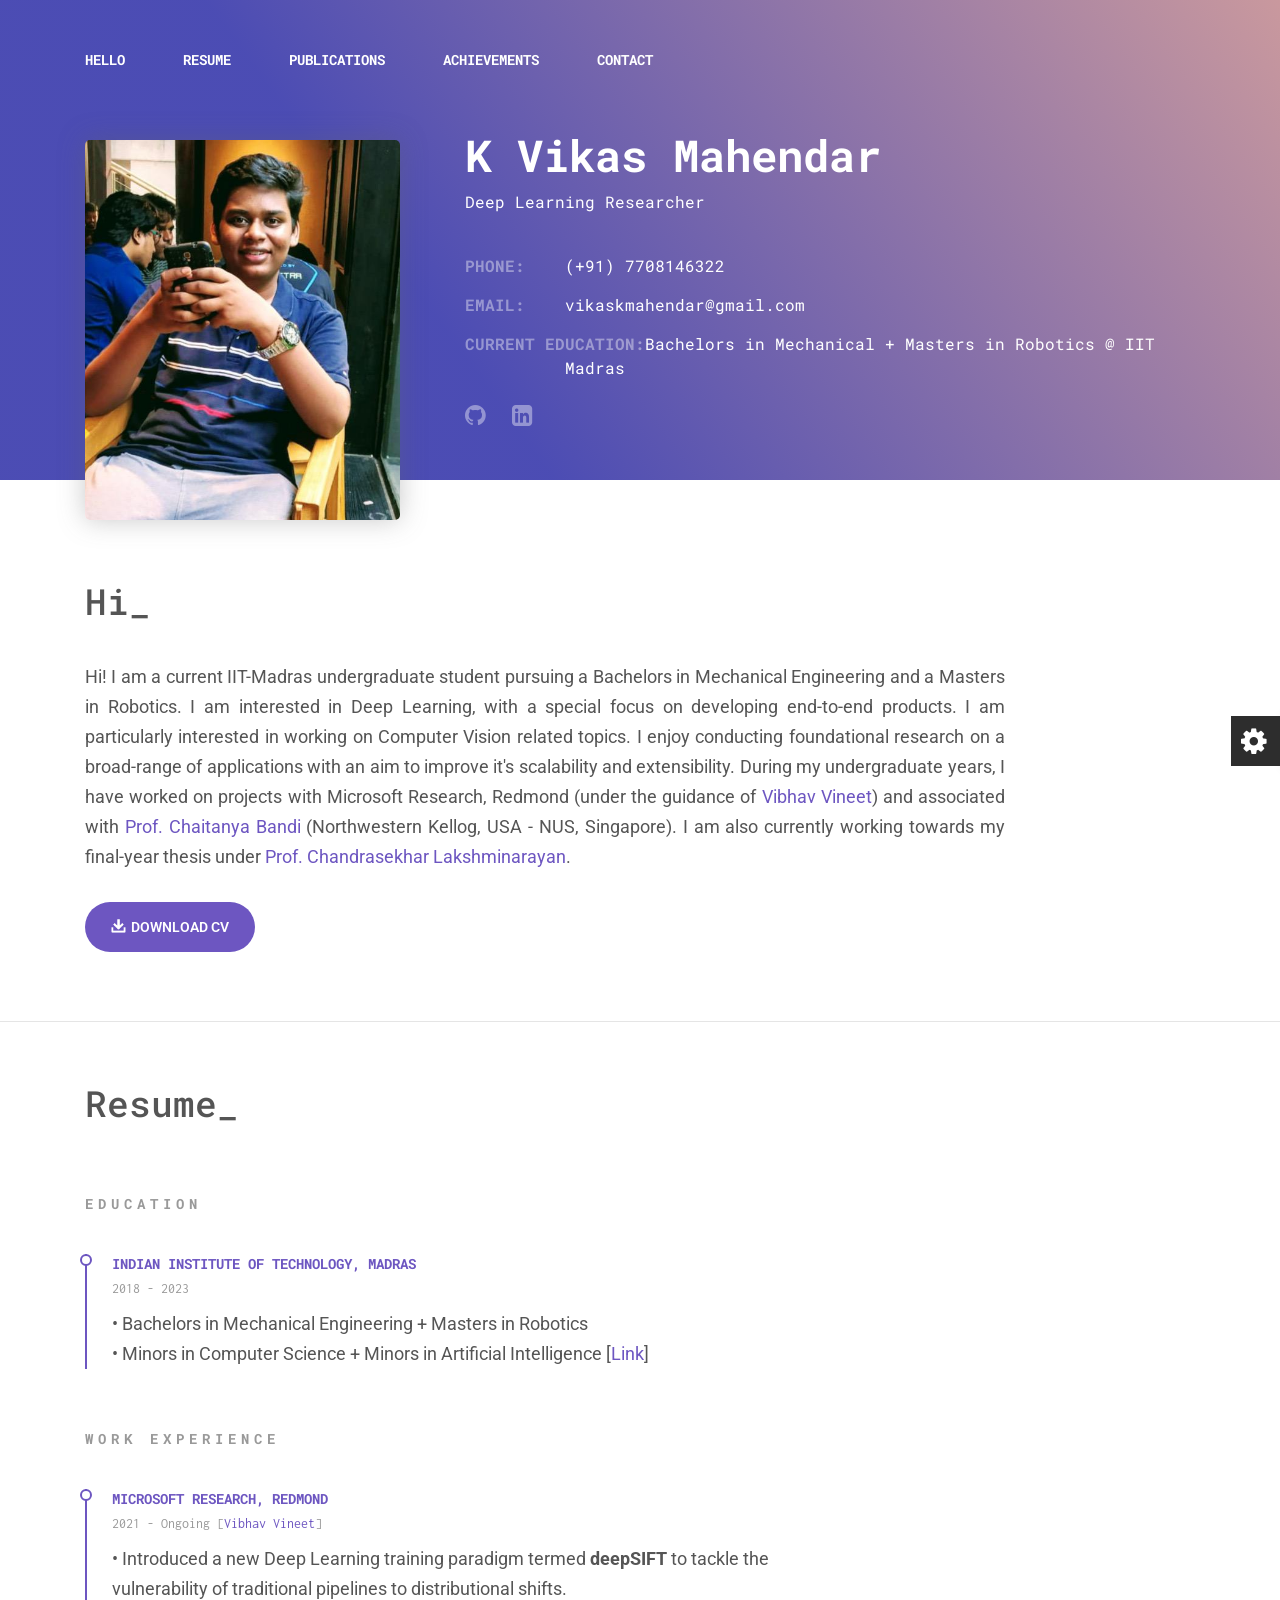
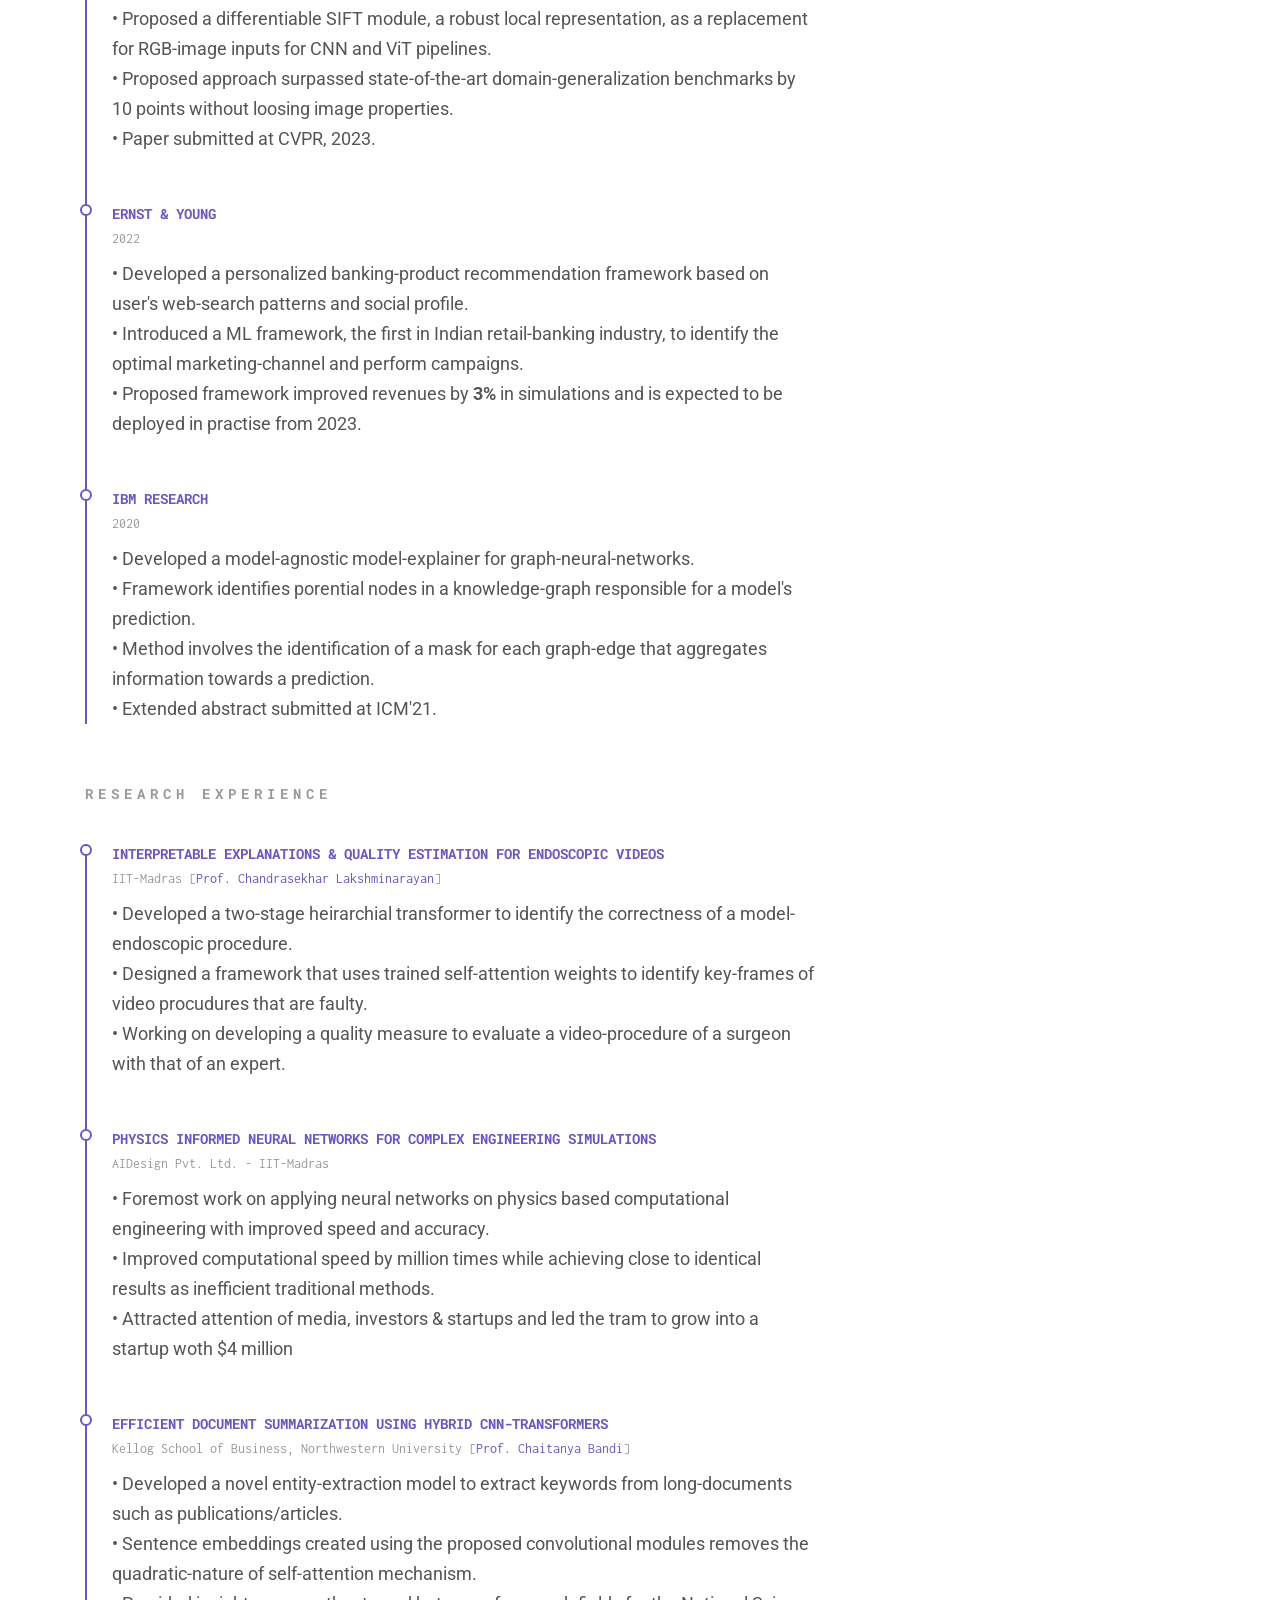
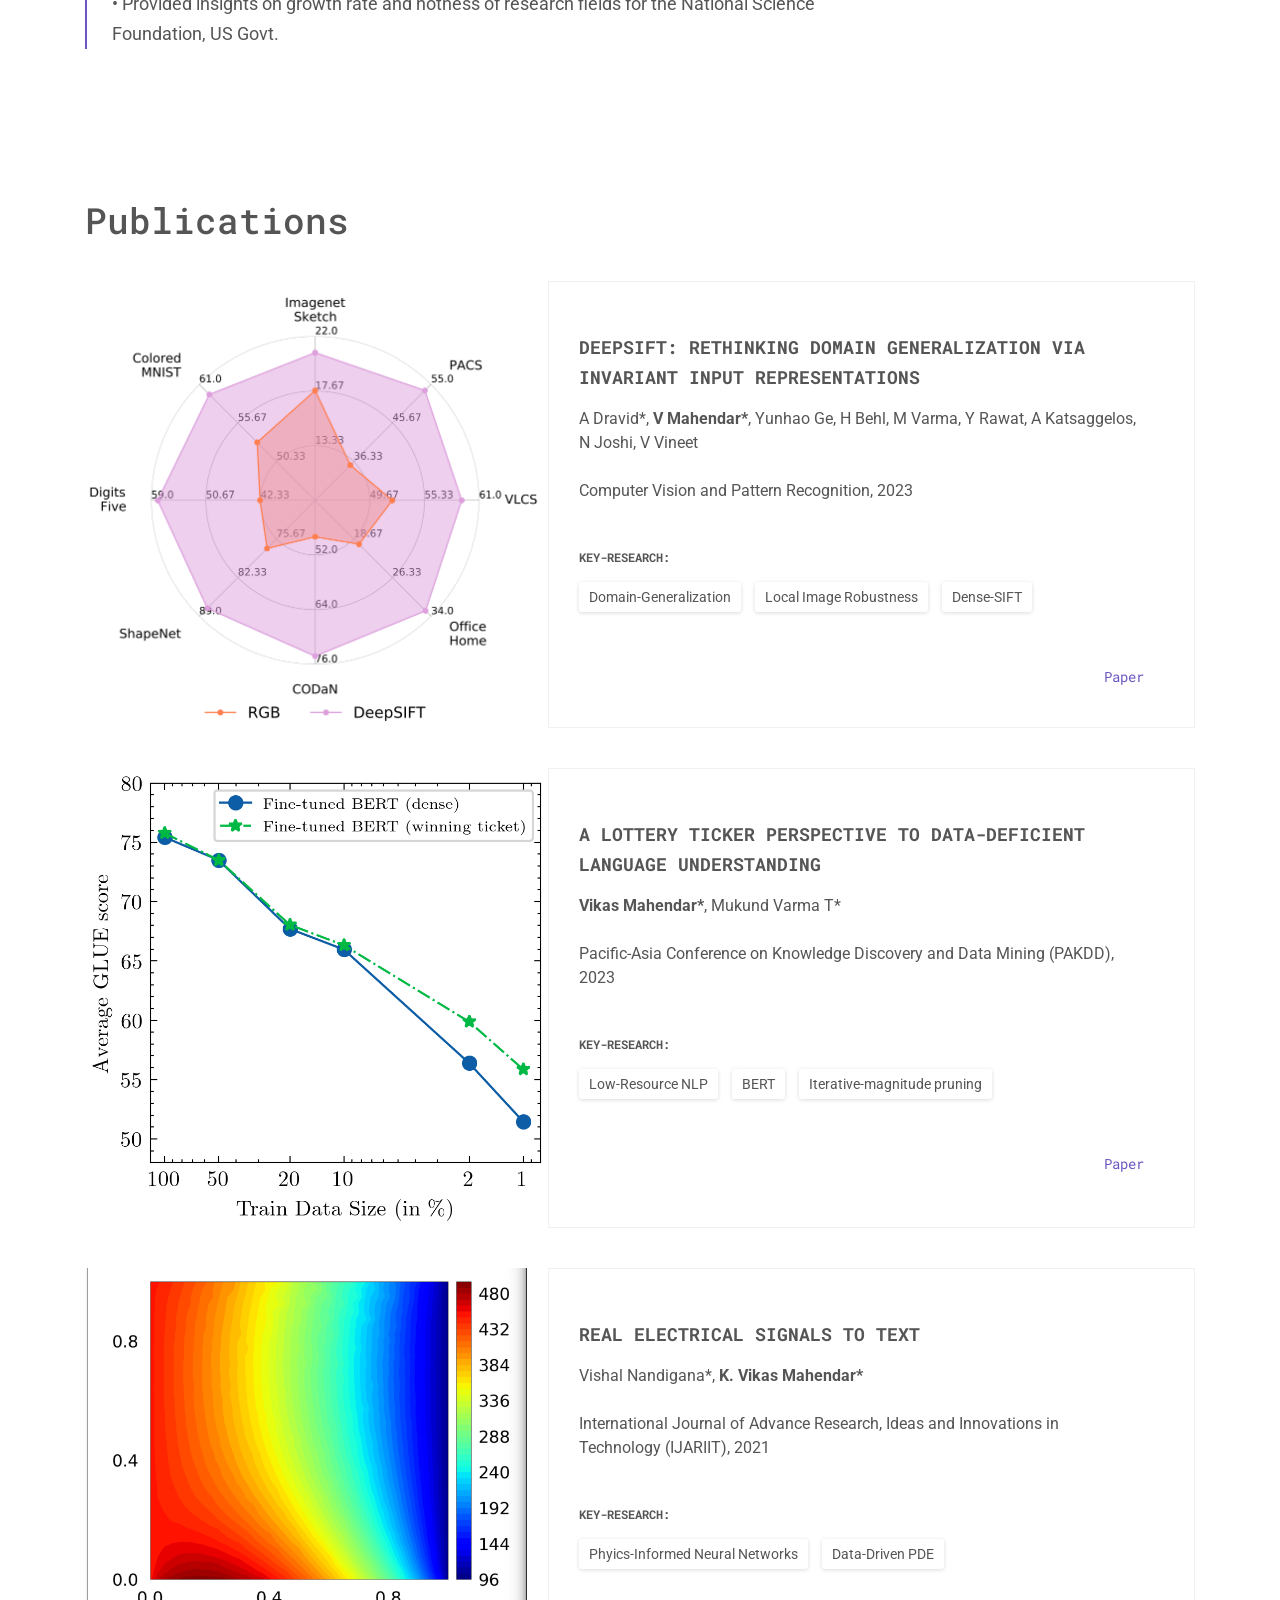
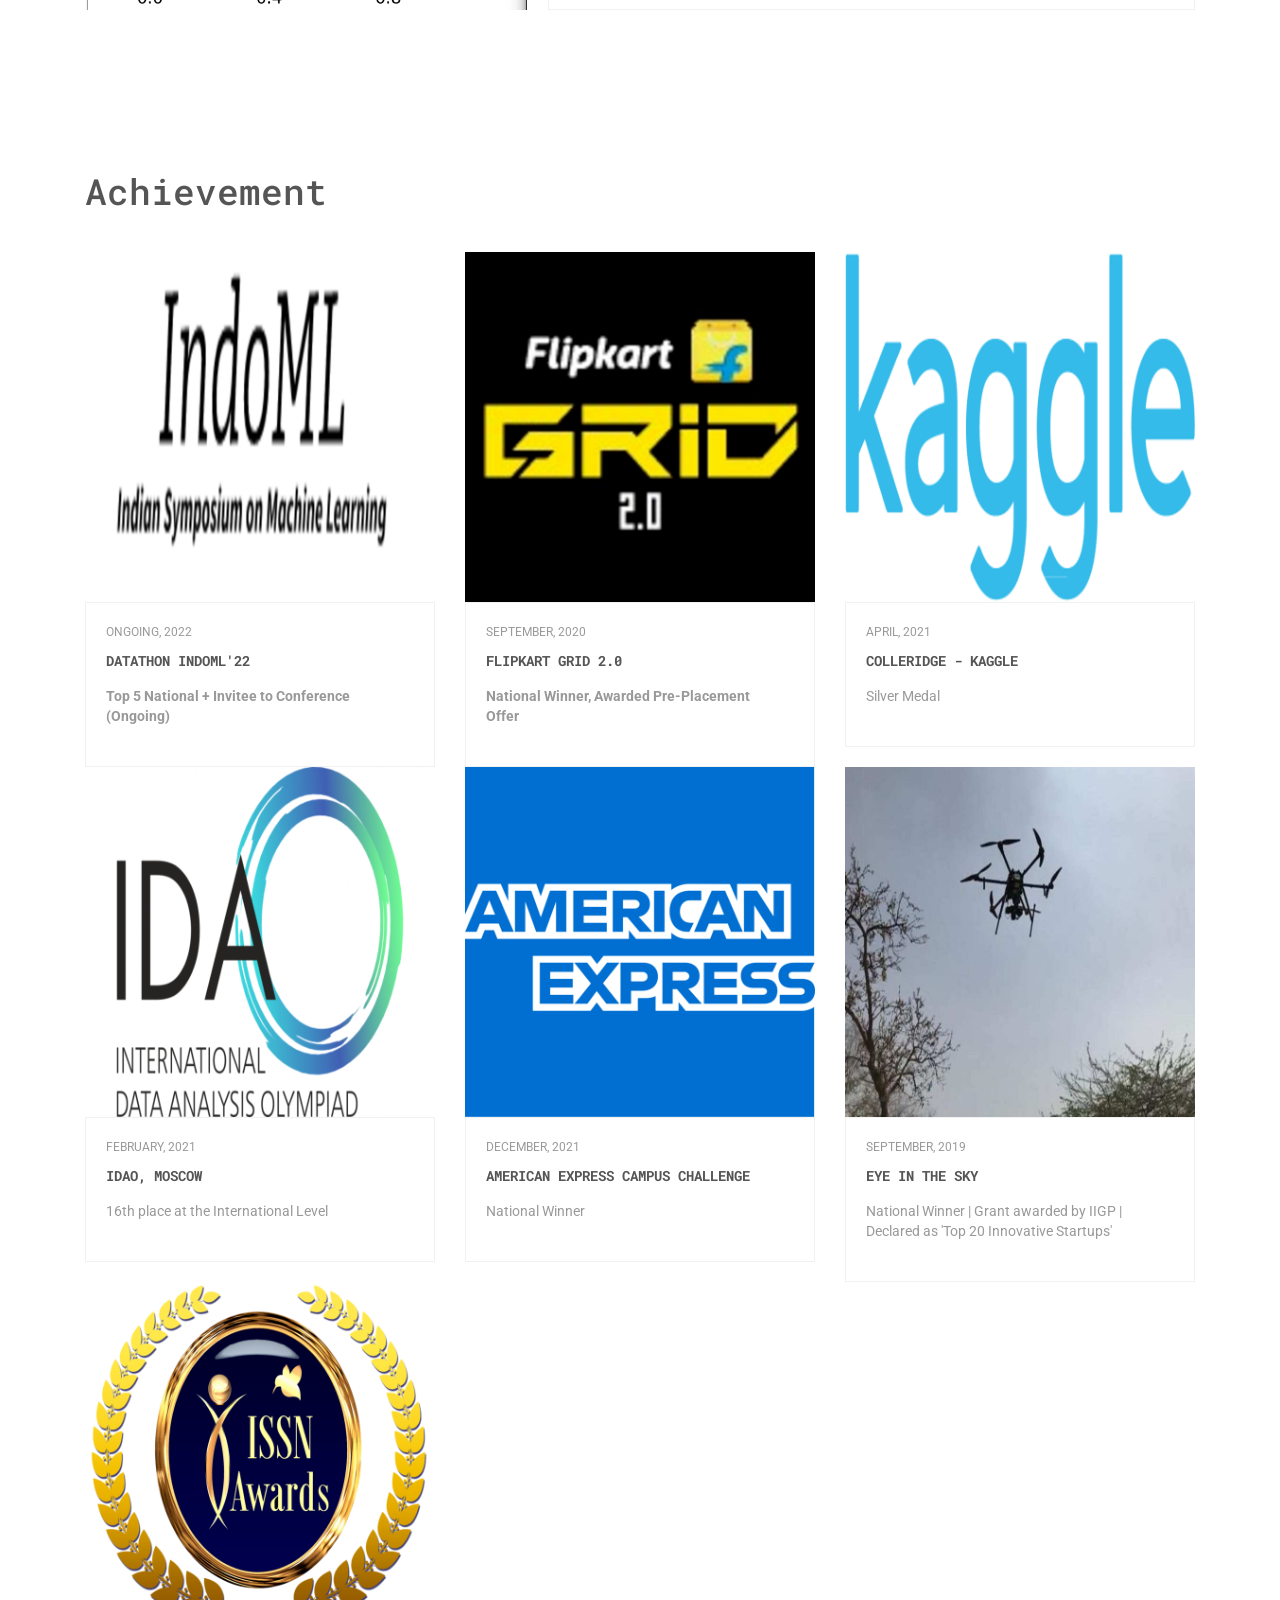
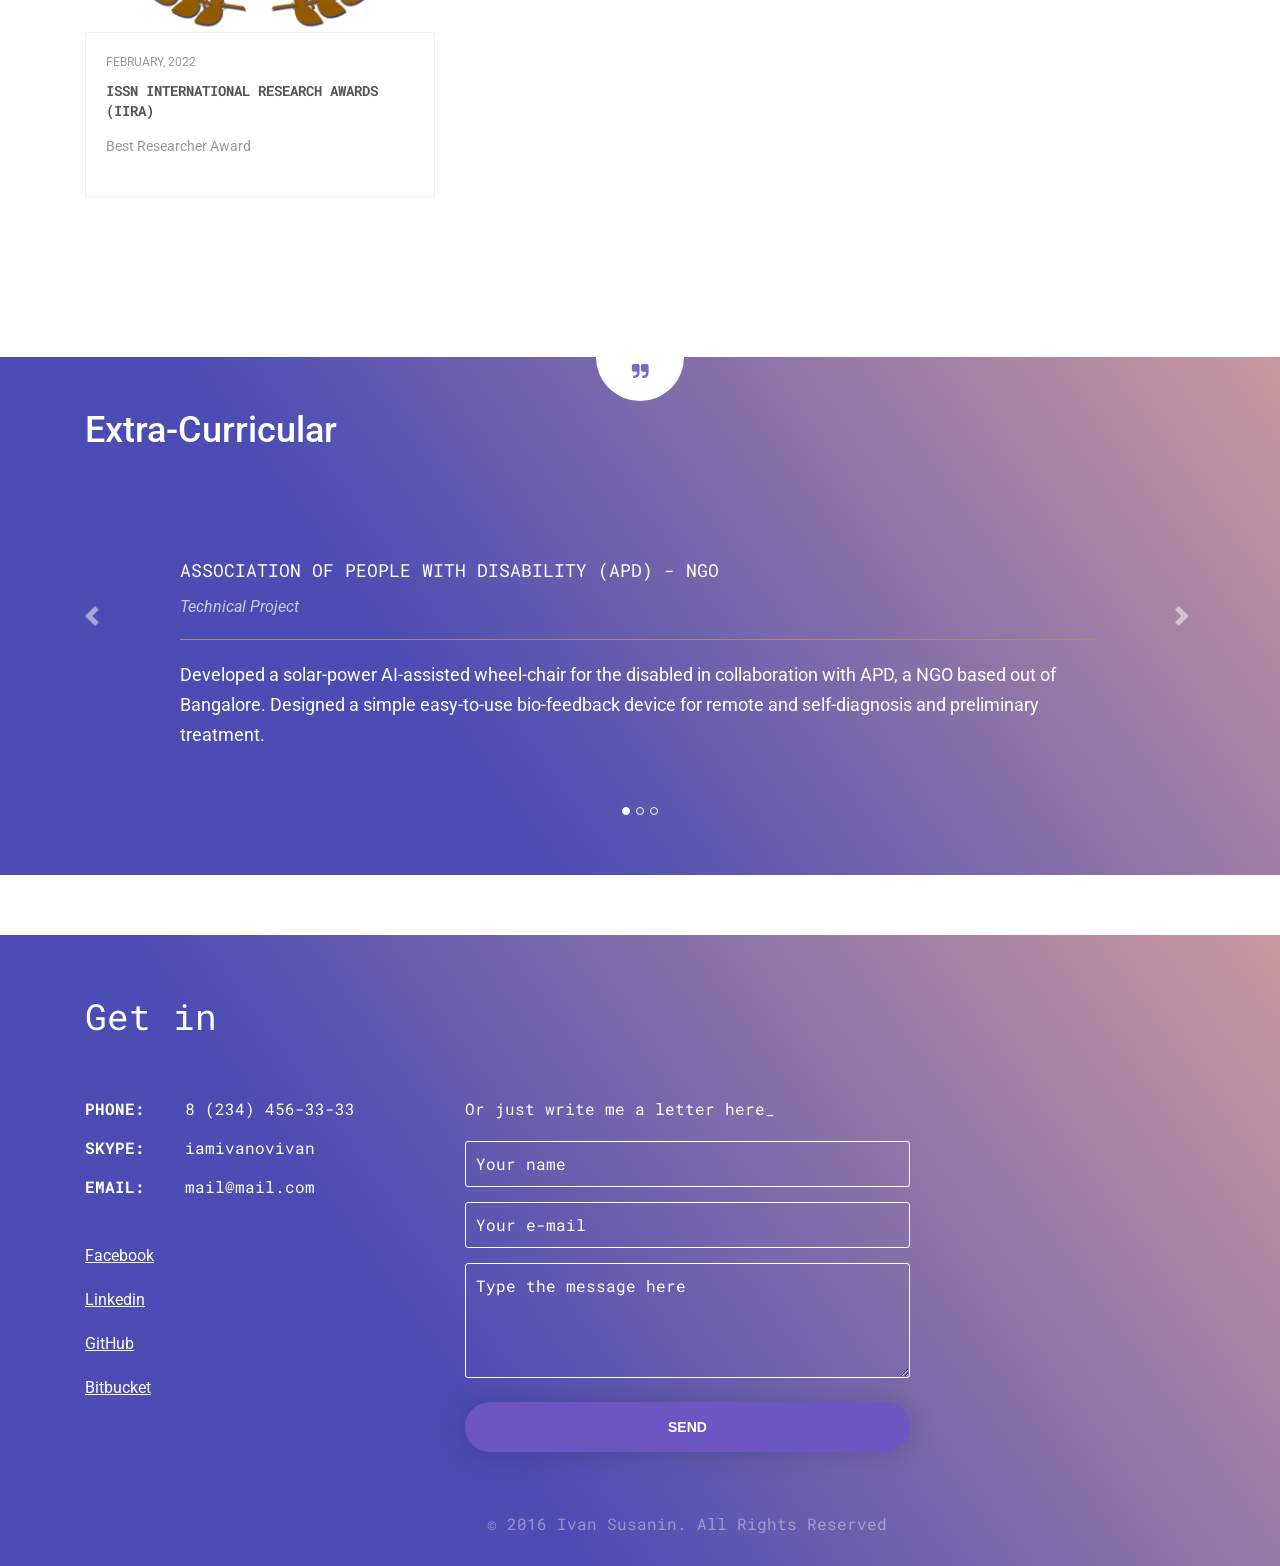
==== commit 520a2f6c: "Add files via upload" ====
--- a/index.html
+++ b/index.html
@@ -1,179 +1,531 @@
-<!doctype html>
-<html lang="en" class="no-js">
-
+<!DOCTYPE html>
+<html lang="en">
 <head>
-    <title>K Vikas Mahendar</title>
-    <meta charset="utf-8">
-    <meta name="viewport" content="width=device-width, initial-scale=1, shrink-to-fit=no">
-    <link rel="shortcut icon" href="images/favicon.png">
-    <link rel="stylesheet" href="assets/css/bootstrap.min.css">
-    <link rel="stylesheet" href="assets/css/et-lineicons.css">
-    <link rel="stylesheet" href="assets/css/themify-icons.css">
-    <link rel="stylesheet" href="assets/css/owl.carousel.min.css">
-    <link rel="stylesheet" href="assets/css/style.css">
-    <link rel="stylesheet" href="assets/css/style-animations.css"> 
-    <!-- Global site tag (gtag.js) - Google Analytics -->
-    <script async src="https://www.googletagmanager.com/gtag/js?id=UA-144098545-1"></script>
-    <script>
-      window.dataLayer = window.dataLayer || [];
-      function gtag(){dataLayer.push(arguments);}
-      gtag('js', new Date());
-      gtag('config', 'UA-144098545-1');
-    </script>
-    
-    </head>
-
-<body class="cv has-additional-menu-content">
-    <header id="identity">
-        <!-- Logo -->
-        <div class="logo">
-            <a href="index.html" class="logo-link" rel="home"> <img src="images/vm-logo.png" class="logo" alt=""> </a>
-        </div>
-    </header>
-    <!-- Menu -->
-    <div id="site-menu">
-        <nav class="nav-menu">
+  <meta charset="UTF-8">
+  <meta name="viewport" content="width=device-width, initial-scale=1.0">
+  <meta http-equiv="X-UA-Compatible" content="ie=edge">
+  <meta name="description" content="">
+  <meta name="author" content="">
+  <title>Vikas K Mahendar</title>
+  <link rel="stylesheet" href="css/css-color.css">
+  <link href="https://fonts.googleapis.com/css?family=Roboto%7CRoboto+Mono%7CInconsolata" rel="stylesheet">
+  <link href="https://cdn.materialdesignicons.com/2.0.46/css/materialdesignicons.min.css" rel="stylesheet">
+  <script type="text/javascript"> (function (d, w, c) { (w[c] = w[c] || []).push(function() { try { w.yaCounter41478434 = new Ya.Metrika({ id:41478434, clickmap:true, trackLinks:true, accurateTrackBounce:true, webvisor:true, trackHash:true }); } catch(e) { } }); var n = d.getElementsByTagName("script")[0], s = d.createElement("script"), f = function () { n.parentNode.insertBefore(s, n); }; s.type = "text/javascript"; s.async = true; s.src = "https://mc.yandex.ru/metrika/watch.js"; if (w.opera == "[object Opera]") { d.addEventListener("DOMContentLoaded", f, false); } else { f(); } })(document, window, "yandex_metrika_callbacks"); </script> <noscript><div><img src="images/watch-41478434" style="position:absolute; left:-9999px;" alt=""></div></noscript>
+</head>
+<body>
+
+<!--Switcher-->
+  <div class="style-switcher">
+    <span class="style-switcher__control"></span>
+    <div class="style-switcher__list">
+      <a class="style-switcher__link style-switcher__link--color" href="spirit.html"></a>
+      <a class="style-switcher__link style-switcher__link--mono" href="spirit.html"></a>
+    </div>
+  </div>
+<!--Switcher-->
+
+<!--Main menu-->
+  <div class="menu">
+    <div class="container">
+      <div class="row">
+        <div class="menu__wrapper d-none d-lg-block col-md-12">
+          <nav class="">
             <ul>
-                <li class="menu-item current-menu-item"><a href="index.html">Home</a></li>
-                <li class="menu-item"><a href="resume.html">Resume</a></li>
-                <li class="menu-item"><a href="portfolio.html">Portfolio</a></li>
-                <li class="menu-item"><a href="contact.html">Contact</a></li>
+              <li><a href="#hello">Hello</a></li>
+              <li><a href="#resume">Resume</a></li>
+              <li><a href="#portfolio">Publications</a></li>
+              <!-- <li><a href="#testimonials">testimonials</a></li> -->
+              <li><a href="#blog">Achievements</a></li>
+              <li><a href="#contact">Contact</a></li>
             </ul>
-        </nav>
-    </div>
-    <div class="menu-overlay"></div>
-    <div class="site-menu-toggle">
-        <a href="about.html#site-menu" class="ti"> <span class="screen-reader-text">Toggle navigation</span> </a>
-    </div>
-    <!-- Social Media -->
-    <div id="social-profiles">
-        <nav class="social-menu">
+          </nav>
+        </div>
+        <div class="menu__wrapper col-md-12 d-lg-none">
+          <button type="button" class="menu__mobile-button">
+            <span><i class="fa fa-bars" aria-hidden="true"></i></span>
+          </button>
+        </div>
+      </div>
+    </div>
+  </div>
+<!--Main menu-->
+
+<!-- Mobile menu -->
+  <div class="mobile-menu d-lg-none">
+    <div class="container">
+      <div class="mobile-menu__close">
+        <span><i class="mdi mdi-close" aria-hidden="true"></i></span>
+      </div>
+      <nav class="mobile-menu__wrapper">
+        <ul>
+          <li><a href="#hello">Hello</a></li>
+          <li><a href="#resume">Resume</a></li>
+          <li><a href="#portfolio">Publications</a></li>
+          <!-- <li><a href="#testimonials">testimonials</a></li> -->
+          <li><a href="#blog">Achievements</a></li>
+          <li><a href="#contact">Contact</a></li>
+        </ul>
+      </nav>
+    </div>
+  </div>
+<!-- Mobile menu -->
+
+<!--Header-->
+  <header class="main-header" style="background-image: url(assets/img/img_bg_header.jpg)">
+    <div class="container">
+      <div class="row personal-profile">
+        <div class="col-md-4 personal-profile__avatar">
+          <img class="" src="images/Vikas-profile.jpeg" alt="avatar">
+        </div>
+        <div class="col-md-8">
+          <p class="personal-profile__name">K Vikas Mahendar</p>
+          <p class="personal-profile__work">Deep Learning Researcher</p>
+          <div class="personal-profile__contacts">
+            <dl class="contact-list contact-list__opacity-titles">
+              <dt>Phone:</dt>
+              <dd><a href="tel:82344563333">(+91) 7708146322</a></dd>
+              <dt>Email:</dt>
+              <dd><a href="mailto:mail@mail.com">vikaskmahendar@gmail.com</a></dd>
+              <dt>Current Education:</dt>
+              <dd>Bachelors in Mechanical + Masters in Robotics @ IIT Madras</dd>
+            </dl>
+          </div>
+          <p class="personal-profile__social">
+            <a href="spirit.html" target="https://github.com/SanVik2000"><i class="fa fa-github"></i></a>
+            <a href="spirit.html" target="https://www.linkedin.com/in/k-vikas-mahendar/"><i class="fa fa-linkedin-square"></i></a>
+          </p>
+        </div>
+      </div>
+    </div>
+  </header>
+<!--Header-->
+
+<!--Hello-->
+  <section id="hello" class="container section">
+    <div class="row">
+      <div class="col-md-10">
+        <h2 id="hello_header" class="section__title">Hi_</h2>
+        <p align="justify" class="section__description">
+          Hi! I am a current IIT-Madras undergraduate student pursuing a Bachelors in Mechanical Engineering and a Masters in Robotics. I am interested in Deep Learning, with a special focus on developing end-to-end products. I am particularly interested in working on Computer Vision related topics. I enjoy conducting foundational research on a broad-range of applications with an aim to improve it's scalability and extensibility.
+          During my undergraduate years, I have worked on projects with Microsoft Research, Redmond (under the guidance of <a href="https://www.microsoft.com/en-us/research/people/vivineet/" target="_blank">Vibhav Vineet</a>) and associated with <a href="https://bizfaculty.nus.edu.sg/faculty-details/?profId=648" target="_blank">Prof. Chaitanya Bandi</a> (Northwestern Kellog, USA - NUS, Singapore). I am also currently working towards my final-year thesis under <a href="https://sites.google.com/view/chandrashekar-lakshminarayanan" target="_blank">Prof. Chandrasekhar Lakshminarayan</a>.
+        </p>
+        <a href="Vikas_Mahendar_Resume.pdf" class="section_btn site-btn" target="_blank"><img src="images/img-img_btn_icon.png" alt="">Download CV</a>
+      </div>
+    </div>
+  </section>
+<!--Hello-->
+
+  <hr>
+
+<!--Resume-->
+  <section id="resume" class="container section">
+    <div class="row">
+      <div class="col-md-10">
+        <h2 id="resume_header" class="section__title">Resume_</h2>
+      </div>
+    </div>
+    <div class="row">
+      <div class="col-md-8 section__resume resume-list">
+        <h3 class="resume-list_title">education</h3>
+        <div class="resume-list__block">
+          <p class="resume-list__block-title">Indian Institute of Technology, Madras </p>
+          <p class="resume-list__block-date">2018 - 2023</p>
+          <p>
+            &#x2022; Bachelors in Mechanical Engineering + Masters in Robotics<br>
+            &#x2022; Minors in Computer Science + Minors in Artificial Intelligence [<a href="#" target="_blank">Link</a>]
+          </p>
+        </div>
+      </div>
+    </div>
+    <div class="row">
+      <div class="col-md-8 section__resume resume-list">
+        <h3 class="resume-list_title">Work Experience</h3>
+        <div class="resume-list__block">
+          <p class="resume-list__block-title">Microsoft Research, Redmond</p>
+          <p class="resume-list__block-date">2021 - Ongoing [<a href="https://www.microsoft.com/en-us/research/people/vivineet/" target="_blank">Vibhav Vineet</a>]</p>
+          <p>
+            &#x2022; Introduced a new Deep Learning training paradigm termed <b>deepSIFT</b> to tackle the vulnerability of traditional pipelines to distributional shifts. <br>
+            &#x2022; Proposed a differentiable SIFT module, a robust local representation, as a replacement for RGB-image inputs for CNN and ViT pipelines. <br>
+            &#x2022; Proposed approach surpassed state-of-the-art domain-generalization benchmarks by 10 points without loosing image properties. <br>
+            &#x2022; Paper submitted at CVPR, 2023.
+          </p>
+        </div>
+        <div class="resume-list__block">
+          <p class="resume-list__block-title">Ernst & Young</p>
+          <p class="resume-list__block-date">2022</p>
+          <p>
+            &#x2022; Developed a personalized banking-product recommendation framework based on user's web-search patterns and social profile. <br>
+            &#x2022; Introduced a ML framework, the first in Indian retail-banking industry, to identify the optimal marketing-channel and perform campaigns. <br>
+            &#x2022; Proposed framework improved revenues by <b>3%</b> in simulations and is expected to be deployed in practise from 2023.
+          </p>
+        </div>
+        <div class="resume-list__block">
+          <p class="resume-list__block-title">IBM Research</p>
+          <p class="resume-list__block-date">2020</p>
+          <p>
+            &#x2022; Developed a model-agnostic model-explainer for graph-neural-networks. <br>
+            &#x2022; Framework identifies porential nodes in a knowledge-graph responsible for a model's prediction. <br>
+            &#x2022; Method involves the identification of a mask for each graph-edge that aggregates information towards a prediction. <br>
+            &#x2022; Extended abstract submitted at ICM'21.
+          </p>
+        </div>
+      </div>
+    </div>
+    <div class="row">
+      <div class="col-md-8 section__resume resume-list">
+        <h3 class="resume-list_title">Research Experience</h3>
+        <div class="resume-list__block">
+          <p class="resume-list__block-title">Interpretable Explanations & Quality Estimation for Endoscopic Videos</p>
+          <p class="resume-list__block-date">IIT-Madras [<a href="https://sites.google.com/view/chandrashekar-lakshminarayanan" target="_blank">Prof. Chandrasekhar Lakshminarayan</a>]</p>
+          <p>
+            &#x2022; Developed a two-stage heirarchial transformer to identify the correctness of a model-endoscopic procedure. <br>
+            &#x2022; Designed a framework that uses trained self-attention weights to identify key-frames of video procudures that are faulty. <br>
+            &#x2022; Working on developing a quality measure to evaluate a video-procedure of a surgeon with that of an expert.
+          </p>
+        </div>
+        <div class="resume-list__block">
+          <p class="resume-list__block-title">Physics Informed neural Networks for Complex Engineering Simulations</p>
+          <p class="resume-list__block-date">AIDesign Pvt. Ltd. - IIT-Madras</p>
+          <p>
+            &#x2022; Foremost work on applying neural networks on physics based computational engineering with improved speed and accuracy. <br>
+            &#x2022; Improved computational speed by million times while achieving close to identical results as inefficient traditional methods. <br>
+            &#x2022; Attracted attention of media, investors & startups and led the tram to grow into a startup woth $4 million
+          </p>
+        </div>
+        <div class="resume-list__block">
+          <p class="resume-list__block-title">Efficient Document Summarization using hybrid CNN-Transformers</p>
+          <p class="resume-list__block-date">Kellog School of Business, Northwestern University [<a href="https://bizfaculty.nus.edu.sg/faculty-details/?profId=648" target="_blank">Prof. Chaitanya Bandi</a>]</p>
+          <p>
+            &#x2022; Developed a novel entity-extraction model to extract keywords from long-documents such as publications/articles. <br>
+            &#x2022; Sentence embeddings created using the proposed convolutional modules removes the quadratic-nature of self-attention mechanism. <br>
+            &#x2022; Provided insights on growth rate and hotness of research fields for the National Science Foundation, US Govt.
+          </p>
+        </div>
+      </div>
+    </div>
+  </section>
+<!--Resume-->
+
+<!--Portfolio-->
+  <section id="portfolio" class="container section">
+    <div class="row">
+      <div class="col-md-12">
+        <h2 id="portfolio_header" class="section__title">Publications_</h2>
+      </div>
+    </div>
+    <div class="portfolio-cards">
+      <div class="row project-card" data-toggle="modal" data-target="#portfolioModal" data-portfolio-tag="web-sites">
+        <div class="col-md-6 col-lg-5 project-card__img">
+          <img class="" src="images/deepSIFT.png" alt="project-img">
+        </div>
+        <div class="col-md-6 col-lg-7 project-card__info">
+          <h3 class="project-card__title">DeepSIFT: Rethinking Domain Generalization via Invariant Input Representations</h3>
+          <p class="project-card__description">
+            A Dravid*, <b>V Mahendar*</b>, Yunhao Ge, H Behl, M Varma, Y Rawat, A Katsaggelos, N Joshi, V Vineet <br><br>
+            Computer Vision and Pattern Recognition, 2023
+          </p>
+          <p class="project-card__stack">Key-Research:</p>
+          <ul class="tags">
+            <li>Domain-Generalization</li>
+            <li>Local Image Robustness</li>
+            <li>Dense-SIFT</li>
+          </ul>
+          <a href="https://drive.google.com/file/d/1Rc4HEi5S8hT4xEqcO53Z84whWSa1E5OO/view?usp=sharing" class="project-card__link" target="_blank">Paper</a>
+        </div>
+      </div>
+      <div class="row project-card" data-toggle="modal" data-target="#portfolioModal" data-portfolio-tag="mobile apps">
+        <div class="col-md-6 col-lg-5 project-card__img">
+          <img class="" src="images/lth.png" alt="project-img">
+        </div>
+        <div class="col-md-6 col-lg-7 project-card__info">
+          <h3 class="project-card__title">A Lottery Ticker Perspective to Data-Deficient Language Understanding</h3>
+          <p class="project-card__description">
+            <b>Vikas Mahendar*</b>, Mukund Varma T* <br><br>
+            Pacific‑Asia Conference on Knowledge Discovery and Data Mining (PAKDD), 2023
+          </p>
+          <p class="project-card__stack">Key-Research:</p>
+          <ul class="tags">
+            <li>Low-Resource NLP</li>
+            <li>BERT</li>
+            <li>Iterative-magnitude pruning</li>
+          </ul>
+          <a href="https://drive.google.com/file/d/1088Cm1D_2YI897EfrslxDJcM7fm4rd_3/view?usp=sharing" class="project-card__link" target="_blank">Paper</a>
+        </div>
+      </div>
+      <div class="row project-card" data-toggle="modal" data-target="#portfolioModal" data-portfolio-tag="landing-pages">
+        <div class="col-md-6 col-lg-5 project-card__img">
+        <img class="" src="images/AISoft.png" alt="project-img">
+      </div>
+        <div class="col-md-6 col-lg-7 project-card__info">
+        <h3 class="project-card__title">Real Electrical Signals to Text</h3>
+        <p class="project-card__description">
+          Vishal Nandigana*, <b>K. Vikas Mahendar*</b> <br><br>
+          International Journal of Advance Research, Ideas and Innovations in Technology (IJARIIT), 2021
+        </p>
+        <p class="project-card__stack">Key-Research:</p>
+        <ul class="tags">
+          <li>Phyics-Informed Neural Networks</li>
+          <li>Data-Driven PDE</li>
+        </ul>
+      </div>
+      </div>
+    </div>
+  </section>
+<!--Portfolio-->
+
+<!--Blog-->
+  <section id="blog" class="container section">
+    <div class="row">
+      <div class="col-md-12">
+        <h2 id="blog_header" class="section__title">Achievements_</h2>
+      </div>
+    </div>
+
+    <div class="row post-cards">
+      <div class="col-md-4">
+          <div class="post-cards__card">
+            <div class="post-cards__img">
+              <img src="images/indoml.png" alt="blog_img">
+            </div>
+            <div class="post-cards__info">
+              <p class="post-cards__date">Ongoing, 2022</p>
+              <h3 class="post-cards_title">Datathon IndoML'22</h3>
+              <p class="post-cards_description"><b>Top 5 National + Invitee to Conference (Ongoing)</b>
+              </p>
+            </div>
+          </div>
+      </div>
+      <div class="col-md-4">
+          <div class="post-cards__card">
+            <div class="post-cards__img">
+              <img src="images/grid.png" alt="blog_img">
+            </div>
+            <div class="post-cards__info">
+              <p class="post-cards__date">September, 2020</p>
+              <h3 class="post-cards_title">Flipkart Grid 2.0</h3>
+              <p class="post-cards_description"><b>National Winner, Awarded Pre-Placement Offer</b>
+              </p>
+            </div>
+          </div>
+      </div>
+      <div class="col-md-4">
+          <div class="post-cards__card">
+            <div class="post-cards__img">
+              <img src="images/Kaggle_logo.png" alt="blog_img">
+            </div>
+            <div class="post-cards__info">
+              <p class="post-cards__date">April, 2021</p>
+              <h3 class="post-cards_title">Colleridge - Kaggle</h3>
+              <p class="post-cards_description">Silver Medal
+              </p>
+            </div>
+          </div>
+      </div>
+      <div class="col-md-4">
+          <div class="post-cards__card">
+            <div class="post-cards__img">
+              <img src="images/idao-main-logo.png" alt="blog_img">
+            </div>
+            <div class="post-cards__info">
+              <p class="post-cards__date">February, 2021</p>
+              <h3 class="post-cards_title">IDAO, Moscow</h3>
+              <p class="post-cards_description">16th place at the International Level
+              </p>
+            </div>
+          </div>
+      </div>
+      <div class="col-md-4">
+        <div class="post-cards__card">
+          <div class="post-cards__img">
+            <img src="images/amex.png" alt="blog_img">
+          </div>
+          <div class="post-cards__info">
+            <p class="post-cards__date">December, 2021</p>
+            <h3 class="post-cards_title">American Express Campus Challenge</h3>
+            <p class="post-cards_description">National Winner
+            </p>
+          </div>
+        </div>
+    </div>
+      <div class="col-md-4">
+          <div class="post-cards__card">
+            <div class="post-cards__img">
+              <img src="images/eits.jpg" alt="blog_img">
+            </div>
+            <div class="post-cards__info">
+              <p class="post-cards__date">September, 2019</p>
+              <h3 class="post-cards_title">Eye in the Sky</h3>
+              <p class="post-cards_description">National Winner | Grant awarded by IIGP | Declared as 'Top 20 Innovative Startups'
+              </p>
+            </div>
+          </div>
+      </div>
+      <div class="col-md-4">
+          <div class="post-cards__card">
+            <div class="post-cards__img">
+              <img src="images/issn.png" alt="blog_img">
+            </div>
+            <div class="post-cards__info">
+              <p class="post-cards__date">February, 2022</p>
+              <h3 class="post-cards_title">ISSN International Research Awards (IIRA)</h3>
+              <p class="post-cards_description">Best Researcher Award
+              </p>
+            </div>
+          </div>
+      </div>
+    </div>
+  </section>
+<!--Blog-->
+
+
+<!--Testimonials-->
+<div id="testimonials" class="section">
+  <div class="background slider-carousel" style="background-image: url(assets/img/img_bg_main.jpg);">
+    <div class="container">
+      <div id="carouselTestimonials" class="carousel slide" data-ride="carousel">
+        <p><br></p>
+        <h1>Extra-Curricular</h1>
+        <ol class="carousel-indicators">
+          <li data-target="#carouselTestimonials" data-slide-to="0" class="active">
+          </li><li data-target="#carouselTestimonials" data-slide-to="1">
+          </li><li data-target="#carouselTestimonials" data-slide-to="2">
+        </li></ol>
+        <div class="carousel-inner" role="listbox">
+          <div class="carousel-item active">
+            <div class="row">
+              <div class="col-md-10 col-sm-10 col-10 mr-auto ml-auto">
+                <p class="slider-carousel__title">Association of People with Disability (APD) - NGO</p>
+                <p class="slider-carousel__caption">Technical Project</p>
+                <hr>
+                <p class="slider-carousel__description">Developed a solar-power AI-assisted wheel-chair for the disabled in collaboration with APD, a NGO based out of Bangalore. Designed a simple easy-to-use bio-feedback device for remote and self-diagnosis and preliminary treatment. </p>
+              </div>
+            </div>
+          </div>
+          <div class="carousel-item">
+            <div class="row">
+              <div class="col-md-10 col-sm-10 col-10 mr-auto ml-auto">
+                <p class="slider-carousel__title">Vaazhvi, NGO</p>
+                <p class="slider-carousel__caption">Volunteer</p>
+                <hr>
+                <p class="slider-carousel__description">Part of the 20 member team to feed the poor and support education for the needy. </p>
+              </div>
+            </div>
+          </div>
+          <div class="carousel-item">
+            <div class="row">
+              <div class="col-md-10 col-sm-10 col-10 mr-auto ml-auto">
+                <p class="slider-carousel__title">IIT Madras</p>
+                <p class="slider-carousel__caption">Workshop Speaker</p>
+                <hr>
+                <p class="slider-carousel__description">Delivered a 1-day workshop lecture on "Computer Vision for IOT devices" during Shaastra, the technical festival of IIT Madras. </p>
+              </div>
+            </div>
+          </div>
+        </div>
+        <a class="carousel-control-prev" href="#testimonials" role="button" data-slide="prev">
+          <span class="carousel-control-prev-icon" aria-hidden="true"></span>
+          <span class="sr-only">Previous</span>
+        </a>
+        <a class="carousel-control-next" href="#testimonials" role="button" data-slide="next">
+          <span class="carousel-control-next-icon" aria-hidden="true"></span>
+          <span class="sr-only">Next</span>
+        </a>
+        <div class="slider-carousel__circle">
+          <p><i class="fa fa-quote-right" aria-hidden="true"></i></p>
+        </div>
+      </div>
+    </div>
+  </div>
+</div>
+<!--Testimonials-->
+
+<!--Contact-->
+  <div class="background" style="background-image: url(assets/img/img_bg_main.jpg)">
+    <div id="contact" class="container section">
+      <div class="row">
+        <div class="col-md-12">
+          <p id="contacts_header" class="section__title">Get in touch_</p>
+        </div>
+      </div>
+      <div class="row contacts">
+        <div class="col-md-5 col-lg-4">
+          <div class="contacts__list">
+            <dl class="contact-list">
+              <dt>Phone:</dt>
+              <dd><a href="tel:82344563333">8 (234) 456-33-33</a></dd>
+              <dt>Skype:</dt>
+              <dd><a href="skype:iamivanovivan.html">iamivanovivan</a></dd>
+              <dt>Email:</dt>
+              <dd><a href="mailto:mail@mail.com">mail@mail.com</a></dd>
+            </dl>
+          </div>
+          <div class="contacts__social">
             <ul>
-                <li class="menu-item"><a href="https://www.facebook.com/profile.php?id=100010038722351" target="_blank"><span class="ti"></span></a></li>
-                <li class="menu-item"><a href="https://www.linkedin.com/in/k-vikas-mahendar/" target="_blank"><span class="ti"></span></a></li>
-                <li class="menu-item"><a href="https://www.instagram.com/vikasmahendar/" target="_blank"><span class="ti"></span></a></li>
+              <li><a href="spirit.html">Facebook</a></li>
+              <li><a href="spirit.html">Linkedin</a></li>
+              <li><a href="spirit.html">GitHub</a></li>
+              <li><a href="spirit.html">Bitbucket</a></li>
             </ul>
-        </nav>
-    </div>
-    <!-- Media -->
-    <div class="hero-media">
-        <div class="owl-carousel" data-expand-duration="800">
-            <div class="item owl-lazy" data-src="images/Vikas-profile.jpeg"></div>
-        </div> <span class="overlay"></span>
-    </div>
-
-    <!-- Content -->
-    <div class="content-wrap clearfix">
-        <!-- About Me -->
-        <div class="mccan page">
-            <h3 class="title-small">Who Am I ?</h3>
-            <h2 class="title">K Vikas Mahendar</h2>
-            <div class="content">
-                <div class="grid-container">
-                    <div class="grid-column">
-                        <p>Hi! This is Vikas, a undergraduate student at Indian Institute of Technology, Madras. I work on providing solutions to problems that involve Deep Learning and my current research interests are in Natural Language Processing and Robotics. I also like to work in positions that lie at the intersection of Business Strategies & Technology.</p>
-                        <div class="row">
-                            <div class="col-md-6">
-                                <p><b>Birthday:</b> 15 November 2000</p>
-                                <p><b>Website:</b> https://sanvik2000.github.io</p>
-                                <p><b>Phone:</b> +(91) 7708146322</p>
-                            </div>
-                            <div class="col-md-6">
-                                <p><b>Degree:</b> B.Tech in Mechanical + M.Tech in Robotics</p>
-                                <p><b>Mail:</b> vikaskmahendar@gmail.com</p>
-                                <p><b>Linkedin:</b> <a href="https://www.linkedin.com/in/k-vikas-mahendar/" target="_blank">/k-vikas-mahendar</a></p>
-                            </div>
-                        </div></div>
-                </div>
-            </div>
-        </div>
-        <div class="divider1"></div>
-        <!-- Services -->
-        <div class="mccan page">
-            <h3 class="title-small">What I Do</h3>
-            <h2 class="title">Fact File</h2>
-            <div class="content">
-                <div class="grid-container">
-                    <div class="grid-column">
-                        <div class="row">
-                            <div class="col-md-6">
-                                <div class="feature feature-left">
-                                    <div class="mccan-icon"> <span class="et-briefcase font-35px"></span> </div>
-                                    <div class="mccan-text">
-                                        <h3>Professional Experience</h3>
-                                        <p>24+ months experience in Internships & Research Collaborations with Profesionals, academia and companies.</p>
-                                    </div>
-                                </div>
-                            </div>
-                            <div class="col-md-6">
-                                <div class="feature feature-left">
-                                    <div class="mccan-icon"> <span class="et-lightbulb font-35px"></span> </div>
-                                    <div class="mccan-text">
-                                        <h3>Co-Curricular Projects</h3>
-                                        <p>2 such end-to-end market-ready projects in the field of Robotics and Artifical Intelligence.</p>
-                                    </div>
-                                </div>
-                            </div>
-                            <div class="col-md-6">
-                                <div class="feature feature-left">
-                                    <div class="mccan-icon"> <span class="et-trophy font-30px"></span></div>
-                                    <div class="mccan-text">
-                                        <h3>Achievements</h3>
-                                        <p>2 National & 3 International competitions with many awards & achievements.</p>
-                                    </div>
-                                </div>
-                            </div>
-                            <div class="col-md-6">
-                                <div class="feature feature-left">
-                                    <div class="mccan-icon"> <span class="et-flag font-35px"></span> </div>
-                                    <div class="mccan-text">
-                                        <h3>Positions of Responsibility</h3>
-                                        <p>Demonstrated Leadership qualities and experience in managing large-scale organizations.</p>
-                                    </div>
-                                </div>
-                            </div>
-                        </div>
-                    </div>
-                </div>
-            </div>
-        </div>
-        <!-- Copyright -->
-        <div class="copyright">
-            <p>&copy; <a href="index.html">K Vikas Mahendar</a>. All Rights Reserved.</p>
-        </div>
-    </div>
-    <!-- Hidden Menu -->
-    <div class="additional-menu-content">
-        <h3 class="title-small">Leader / Deep Learning / Developer</h3>
-        <h2 class="title">K Vikas Mahendar</h2> <img src="images/Vikas-profile.jpeg" alt="">
-        <p>Hi, My name is Vikas. This is my personal portfolio wherein all my experience & accomplishments can be viewed. </p>
-        <div class="divider2"></div>
-    </div>
-    <!-- My Info -->
-    <div class="my-info full-width">
-        <div class="box">
-            <div class="field field-my-info field-separator">
-                <h6>Location</h6>
-                <p>Chennai, India</p>
-            </div>
-            <div class="field field-my-info field-separator">
-                <h6>E-Mail</h6>
-                <p>vikaskmahendar@gmail.com</p>
-            </div>
-            <div class="field field-my-info field-separator">
-                <h6>Phone</h6>
-                <p>+91 7708146322</p>
-            </div>
-
-            <div class="clear"></div>
-            <a href="K_Vikas_Mahendar.pdf" style="width:100%" target="_blank"><button class="button-color"><span class="ti-download"></span>DOWNLOAD CV</button></a>
-
-        </div>
-    </div>
-    <!-- Js -->
-    <script src="assets/js/jquery-3.3.1.min.js"></script>
-    <script src="assets/js/modernizr-custom.js"></script>
-    <script src="assets/js/owl-carousel.min.js"></script>
-    <script src="assets/js/functions.js"></script>
+          </div>
+        </div>
+        <div class="col-md-7 col-lg-5">
+          <div class="contacts__form">
+            <p class="contacts__form-title">Or just write me a letter here_</p>
+            <form class="js-form">
+              <div class="form-group">
+                <input class="form-field js-field-name" type="text" placeholder="Your name" required>
+                <span class="form-validation"></span>
+                <span class="form-invalid-icon"><i class="mdi mdi-close" aria-hidden="true"></i></span>
+              </div>
+              <div class="form-group">
+                <input class="form-field js-field-email" type="email" placeholder="Your e-mail" required>
+                <span class="form-validation"></span>
+                <span class="form-invalid-icon"><i class="mdi mdi-close" aria-hidden="true"></i></span>
+              </div>
+              <div class="form-group">
+                <textarea class="form-field js-field-message" placeholder="Type the message here" required></textarea>
+                <span class="form-validation"></span>
+                <span class="form-invalid-icon"><i class="mdi mdi-close" aria-hidden="true"></i></span>
+              </div>
+              <button class="site-btn site-btn--form" type="submit" value="Send">Send</button>
+            </form>
+          </div>
+          <div class="footer">
+            <p>&copy; 2016 Ivan Susanin. All Rights Reserved</p>
+          </div>
+        </div>
+      </div>
+    </div>
+  </div>
+<!--Contact-->
+
+
+  <script src="js/js-jquery-2.2.4.min.js"></script>
+  <script src="js/js-popper.min.js"></script>
+  <script src="js/js-bootstrap.min.js"></script>
+  <script src="js/js-menu.js"></script>
+  <script src="js/js-jquery.waypoints.js"></script>
+  <script src="js/js-progress-list.js"></script>
+  <script src="js/js-section.js"></script>
+  <script src="js/js-portfolio-filter.js"></script>
+  <script src="js/js-slider-carousel.js"></script>
+  <script src="js/js-mobile-menu.js"></script>
+  <script src="js/js-contacts.js"></script>
+  <script src="js/js-mbclicker.min.js"></script>
+  <script src="js/js-site-btn.js"></script>
+  <script src="js/js-style-switcher.js"></script>
+<!-- Global site tag (gtag.js) - Google Analytics -->
+<script async src="https://www.googletagmanager.com/gtag/js?id=UA-139591409-1"></script>
+<script>
+    window.dataLayer = window.dataLayer || [];
+
+    function gtag() {
+        dataLayer.push(arguments);
+    }
+
+    gtag('js', new Date());
+
+    gtag('config', 'UA-139591409-1');
+</script>
 </body>
-</html>+</html>
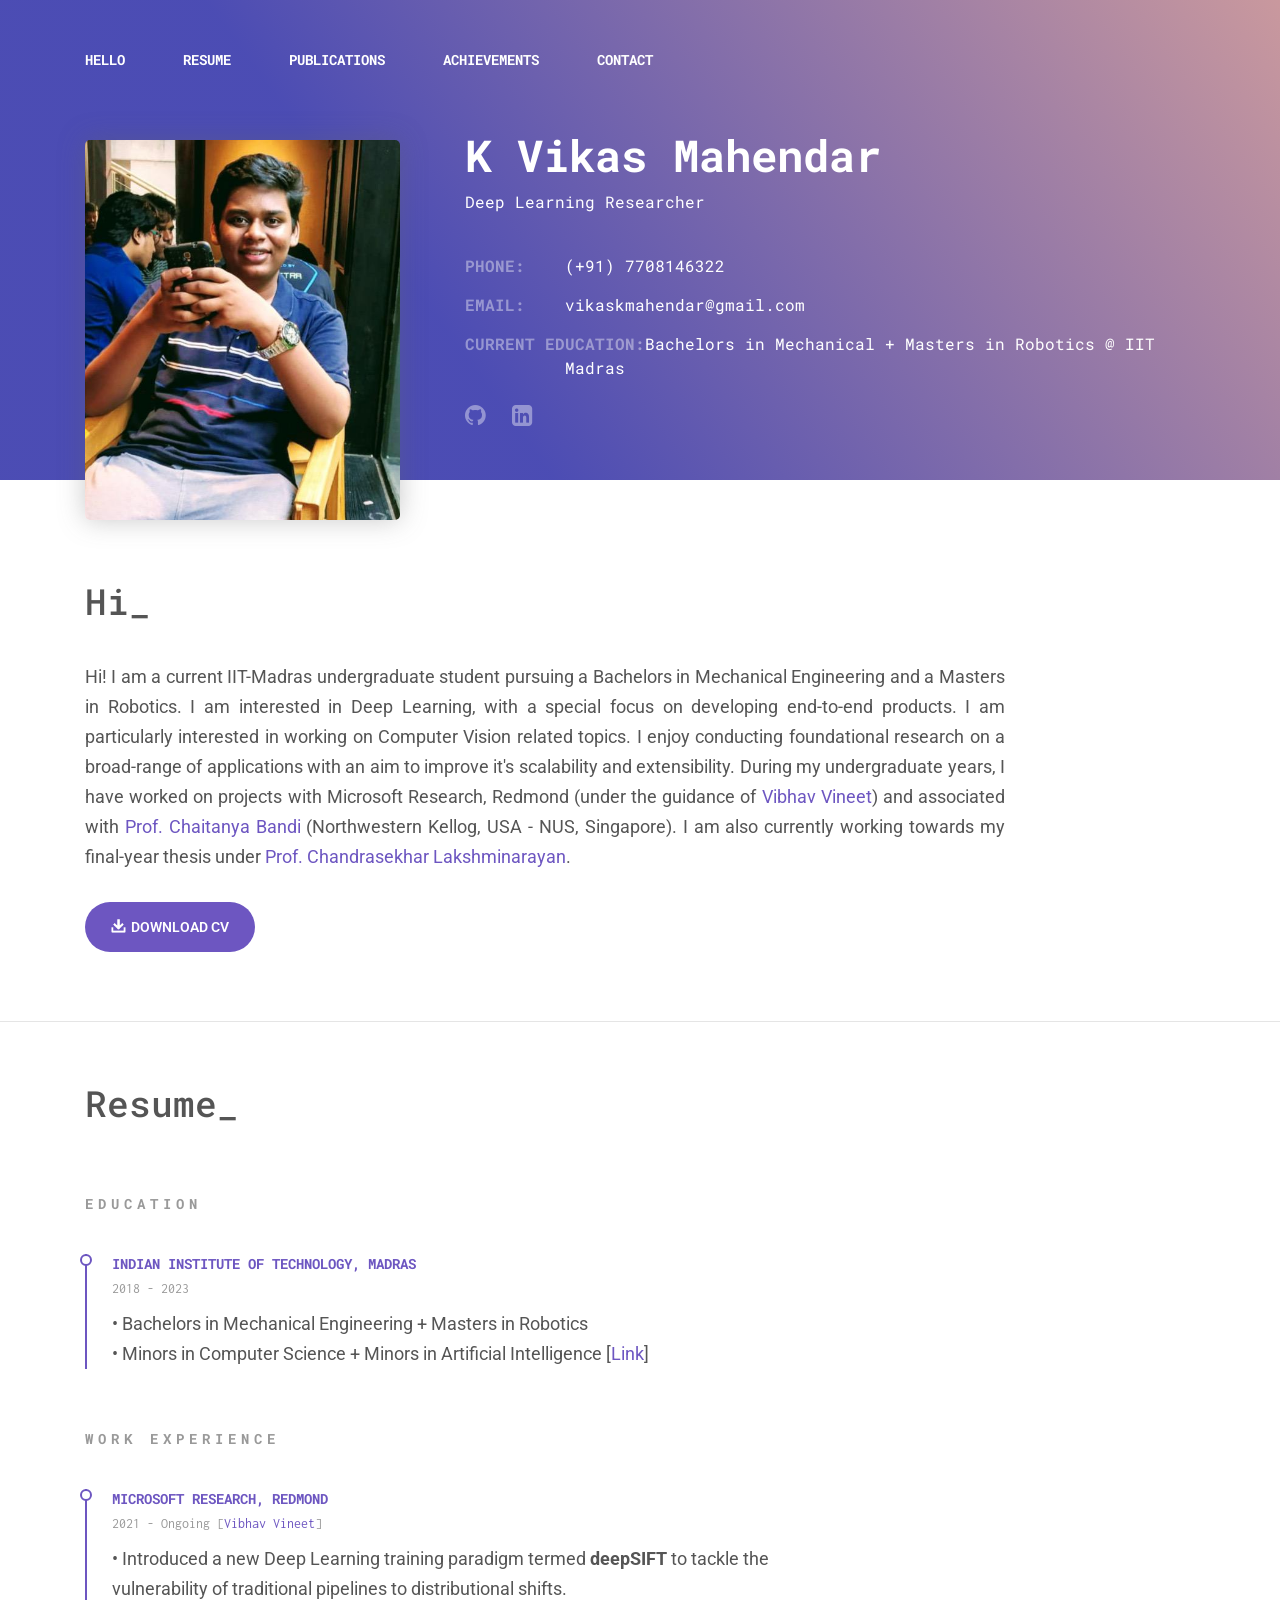
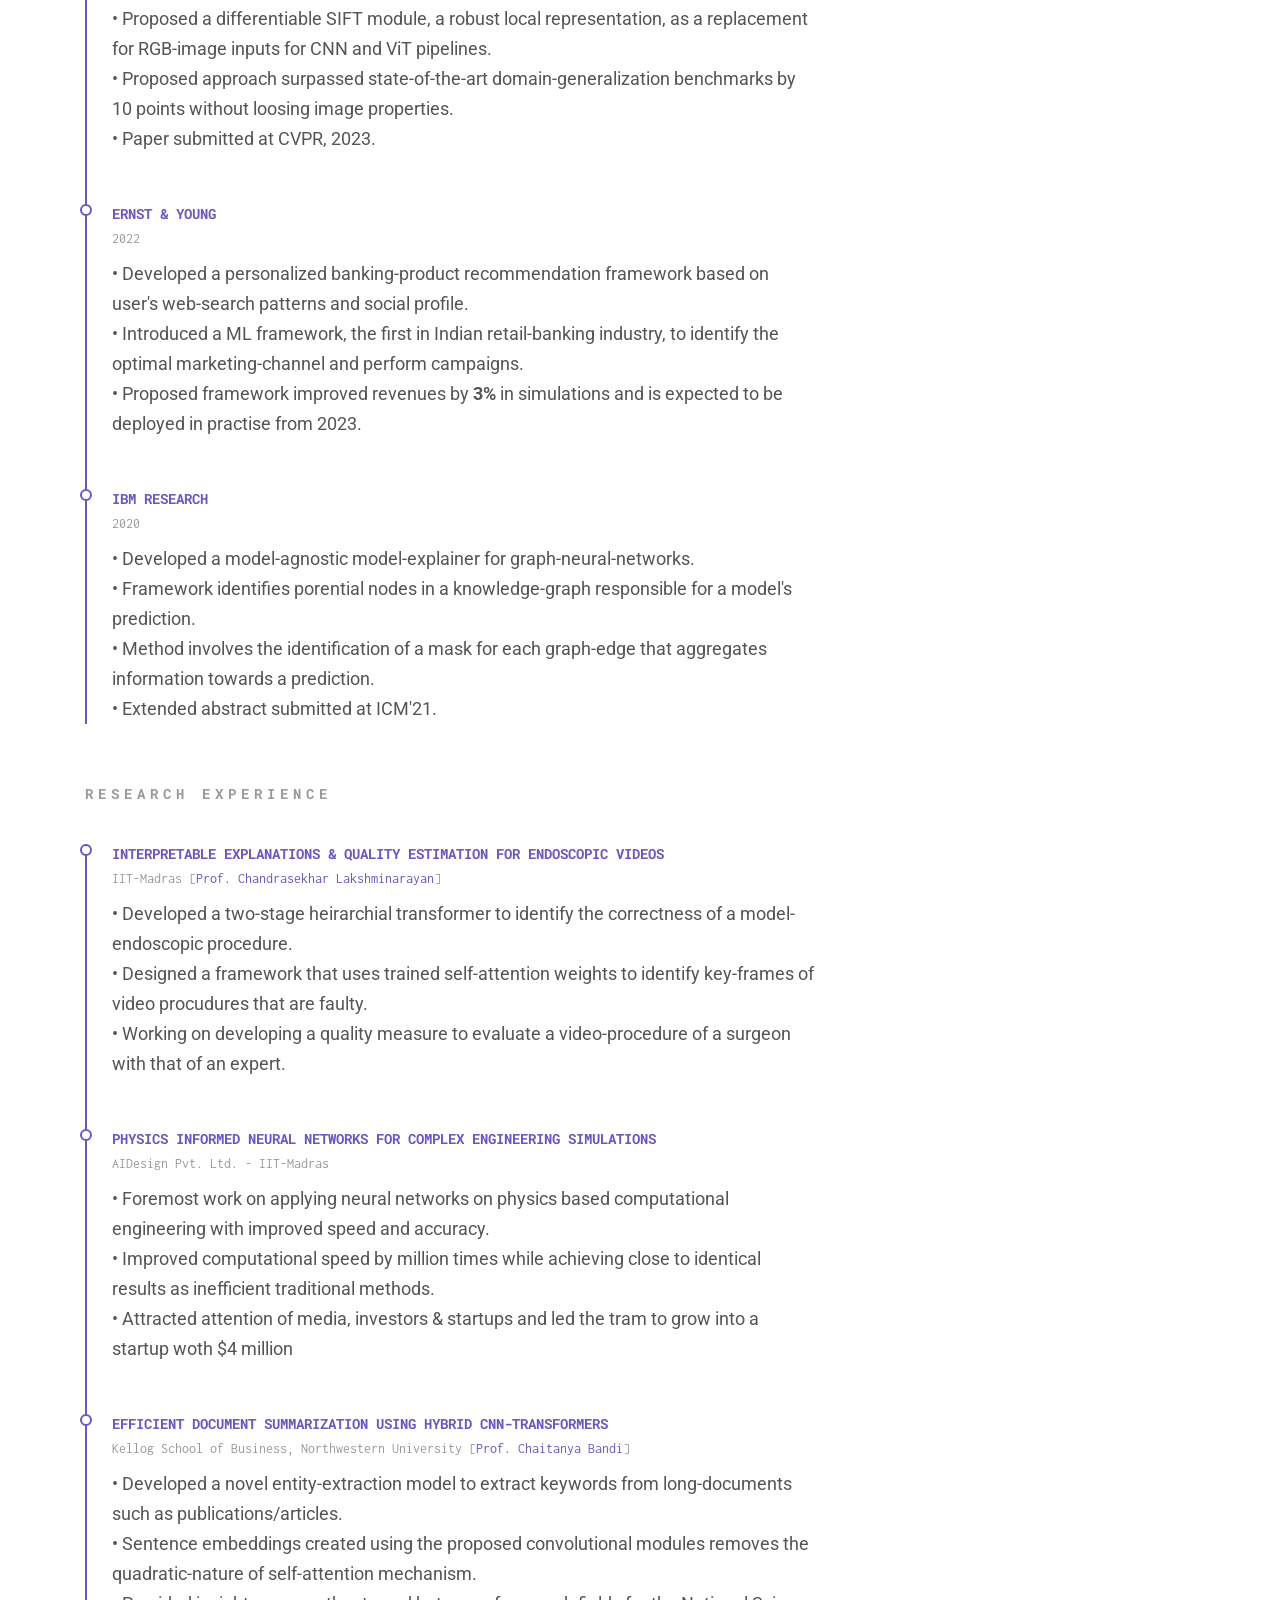
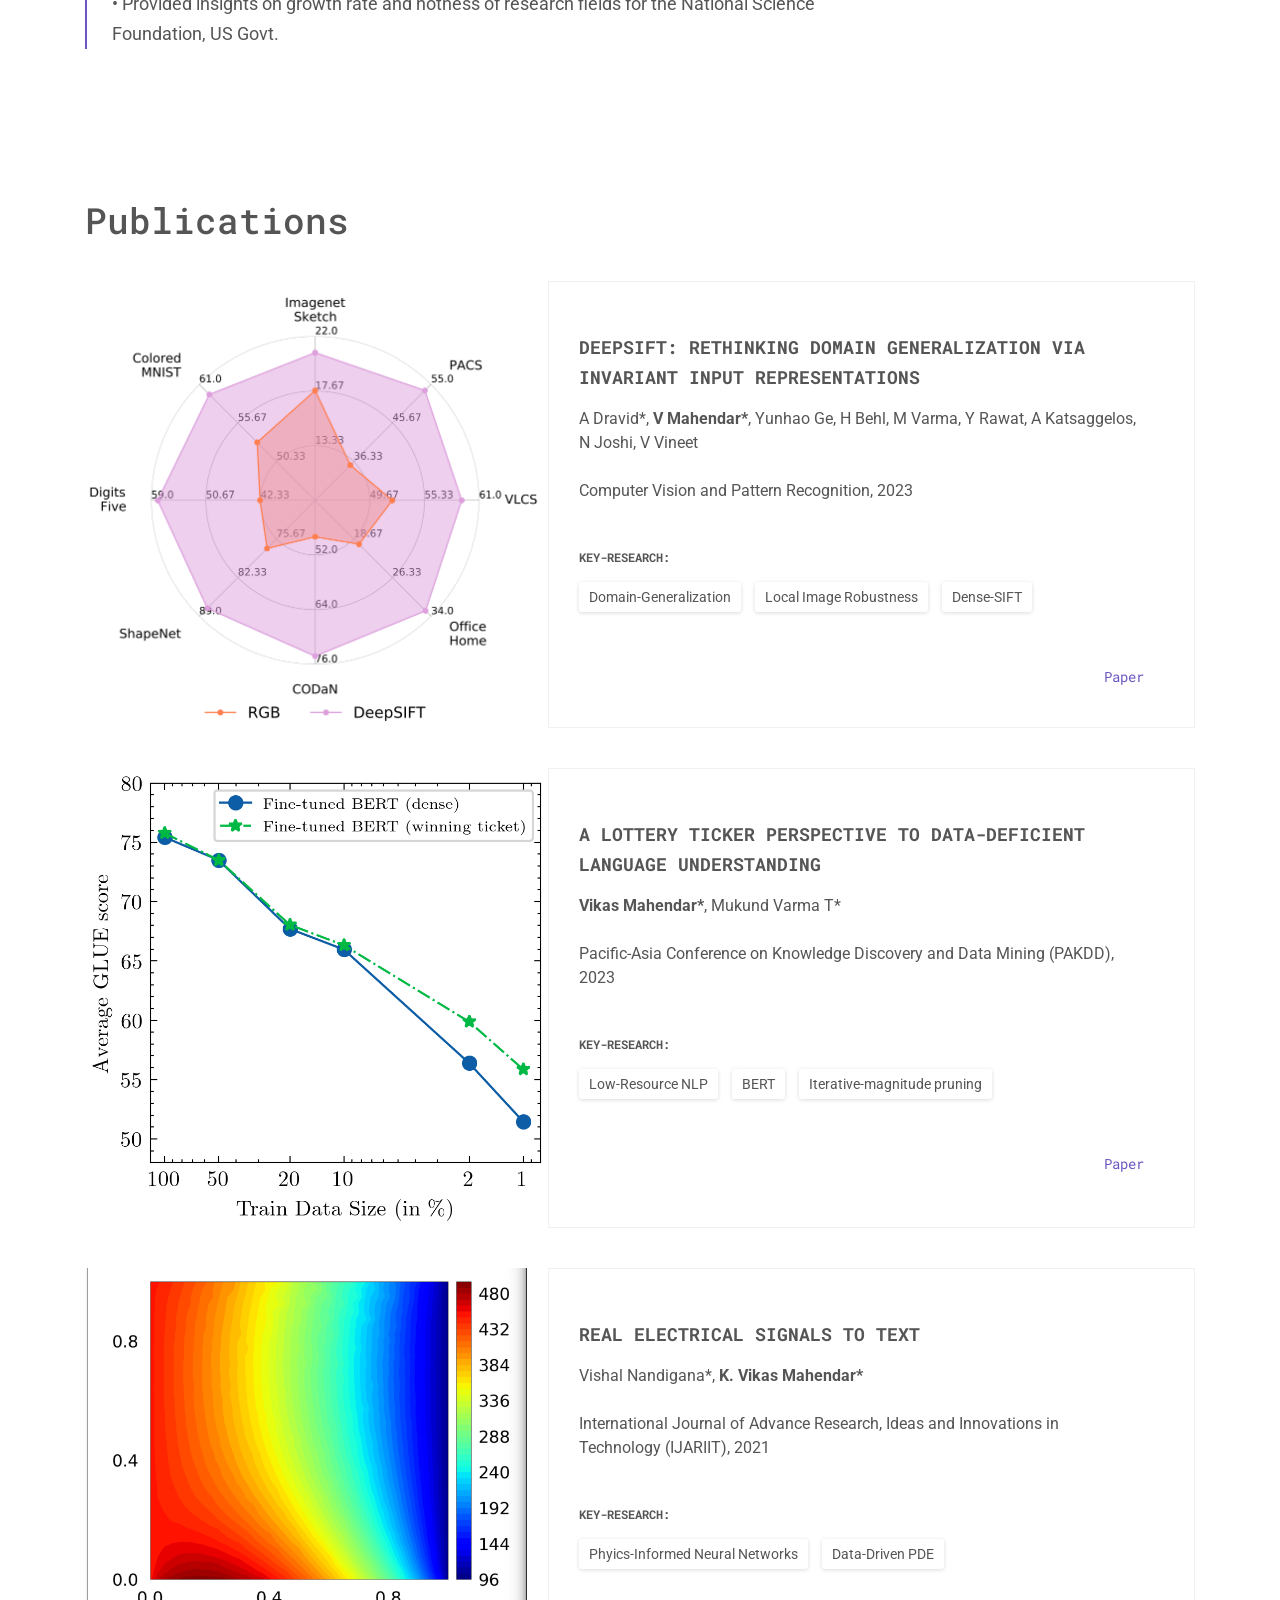
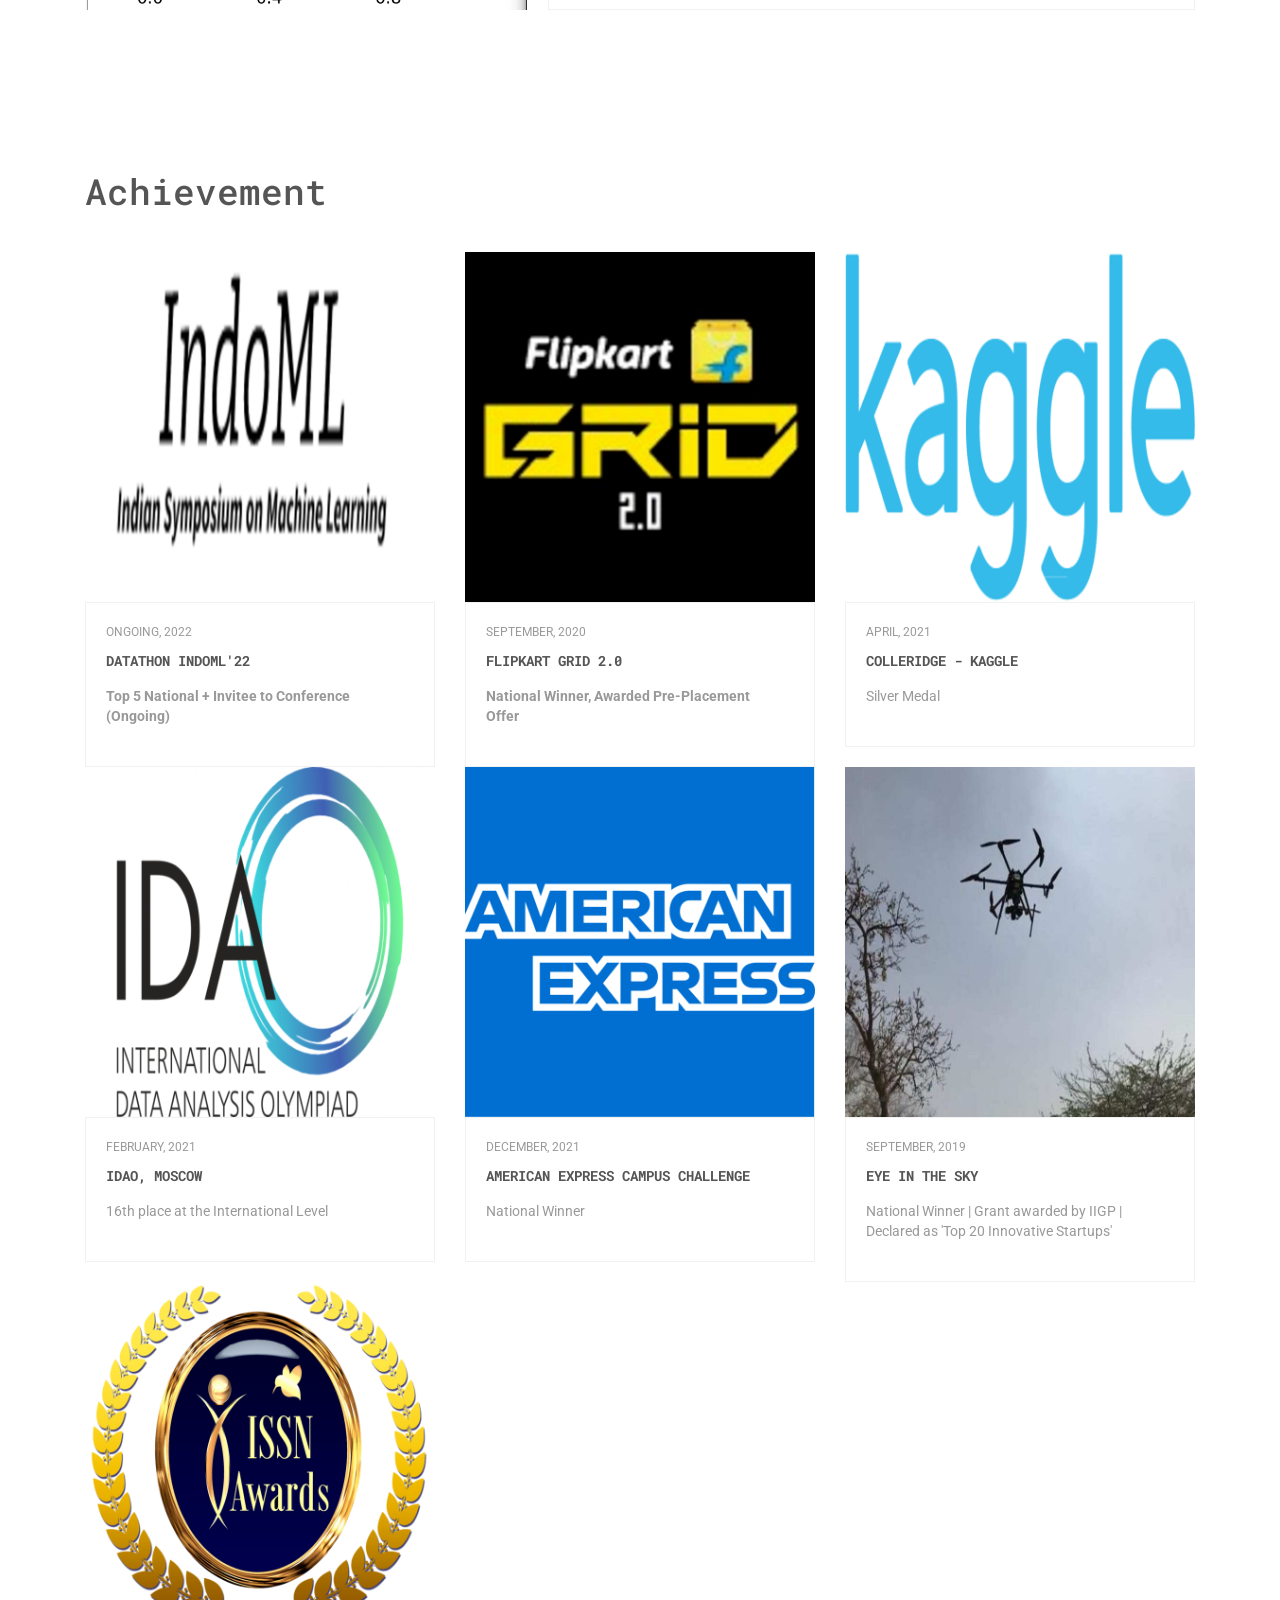
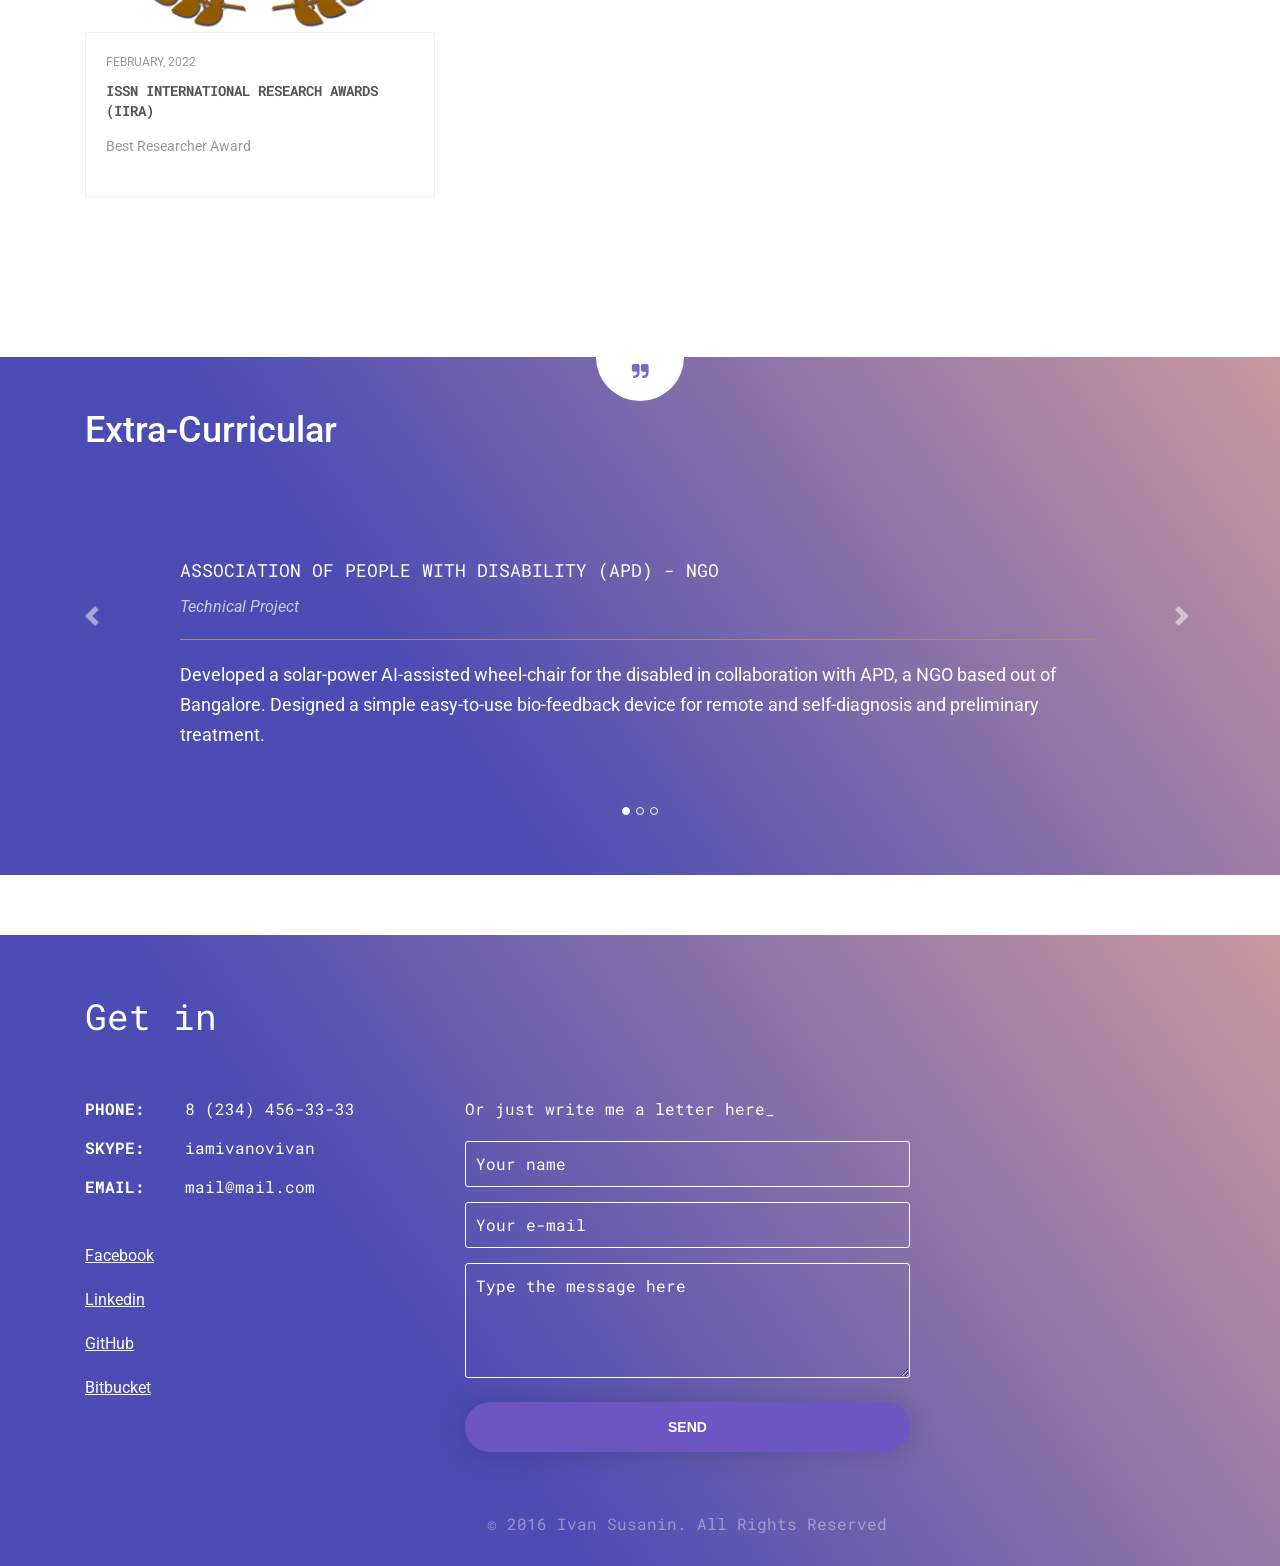
==== commit c1808f98: "Update index.html" ====
--- a/index.html
+++ b/index.html
@@ -13,16 +13,6 @@
   <script type="text/javascript"> (function (d, w, c) { (w[c] = w[c] || []).push(function() { try { w.yaCounter41478434 = new Ya.Metrika({ id:41478434, clickmap:true, trackLinks:true, accurateTrackBounce:true, webvisor:true, trackHash:true }); } catch(e) { } }); var n = d.getElementsByTagName("script")[0], s = d.createElement("script"), f = function () { n.parentNode.insertBefore(s, n); }; s.type = "text/javascript"; s.async = true; s.src = "https://mc.yandex.ru/metrika/watch.js"; if (w.opera == "[object Opera]") { d.addEventListener("DOMContentLoaded", f, false); } else { f(); } })(document, window, "yandex_metrika_callbacks"); </script> <noscript><div><img src="images/watch-41478434" style="position:absolute; left:-9999px;" alt=""></div></noscript>
 </head>
 <body>
-
-<!--Switcher-->
-  <div class="style-switcher">
-    <span class="style-switcher__control"></span>
-    <div class="style-switcher__list">
-      <a class="style-switcher__link style-switcher__link--color" href="spirit.html"></a>
-      <a class="style-switcher__link style-switcher__link--mono" href="spirit.html"></a>
-    </div>
-  </div>
-<!--Switcher-->
 
 <!--Main menu-->
   <div class="menu">
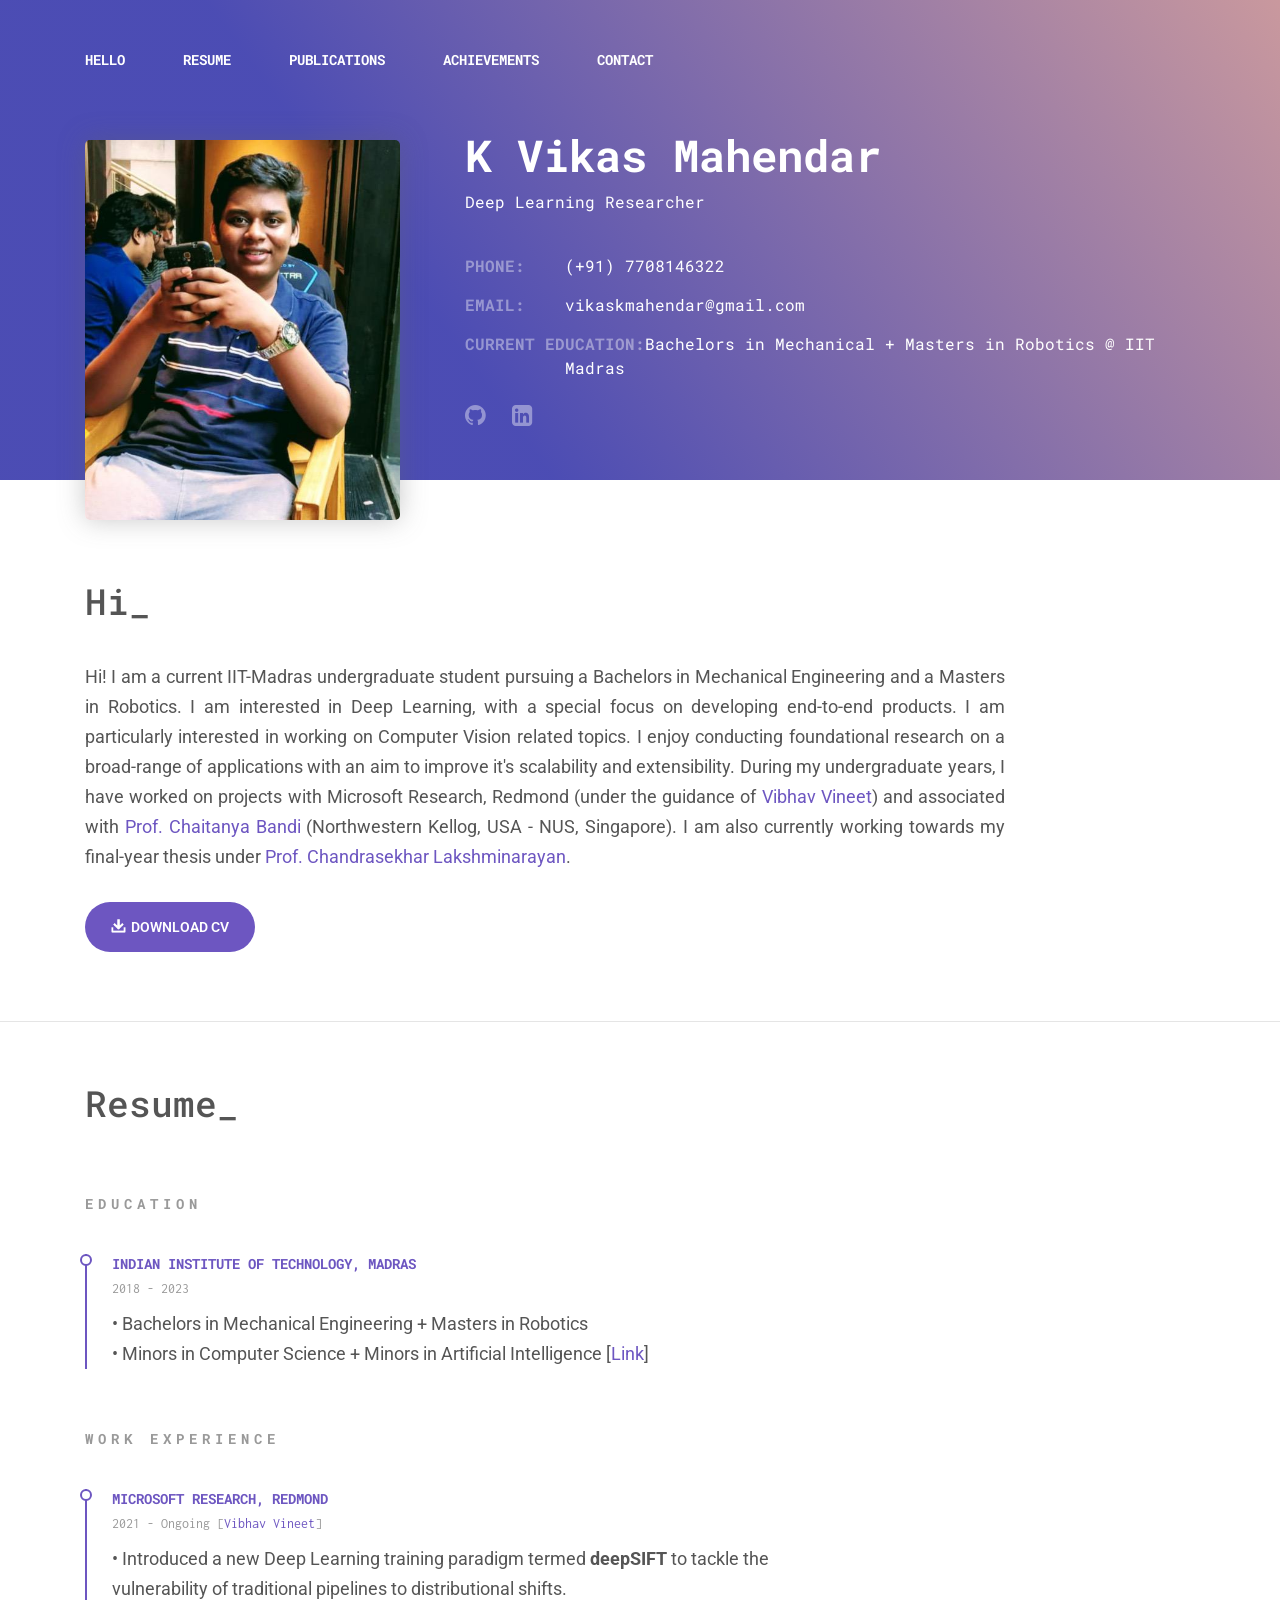
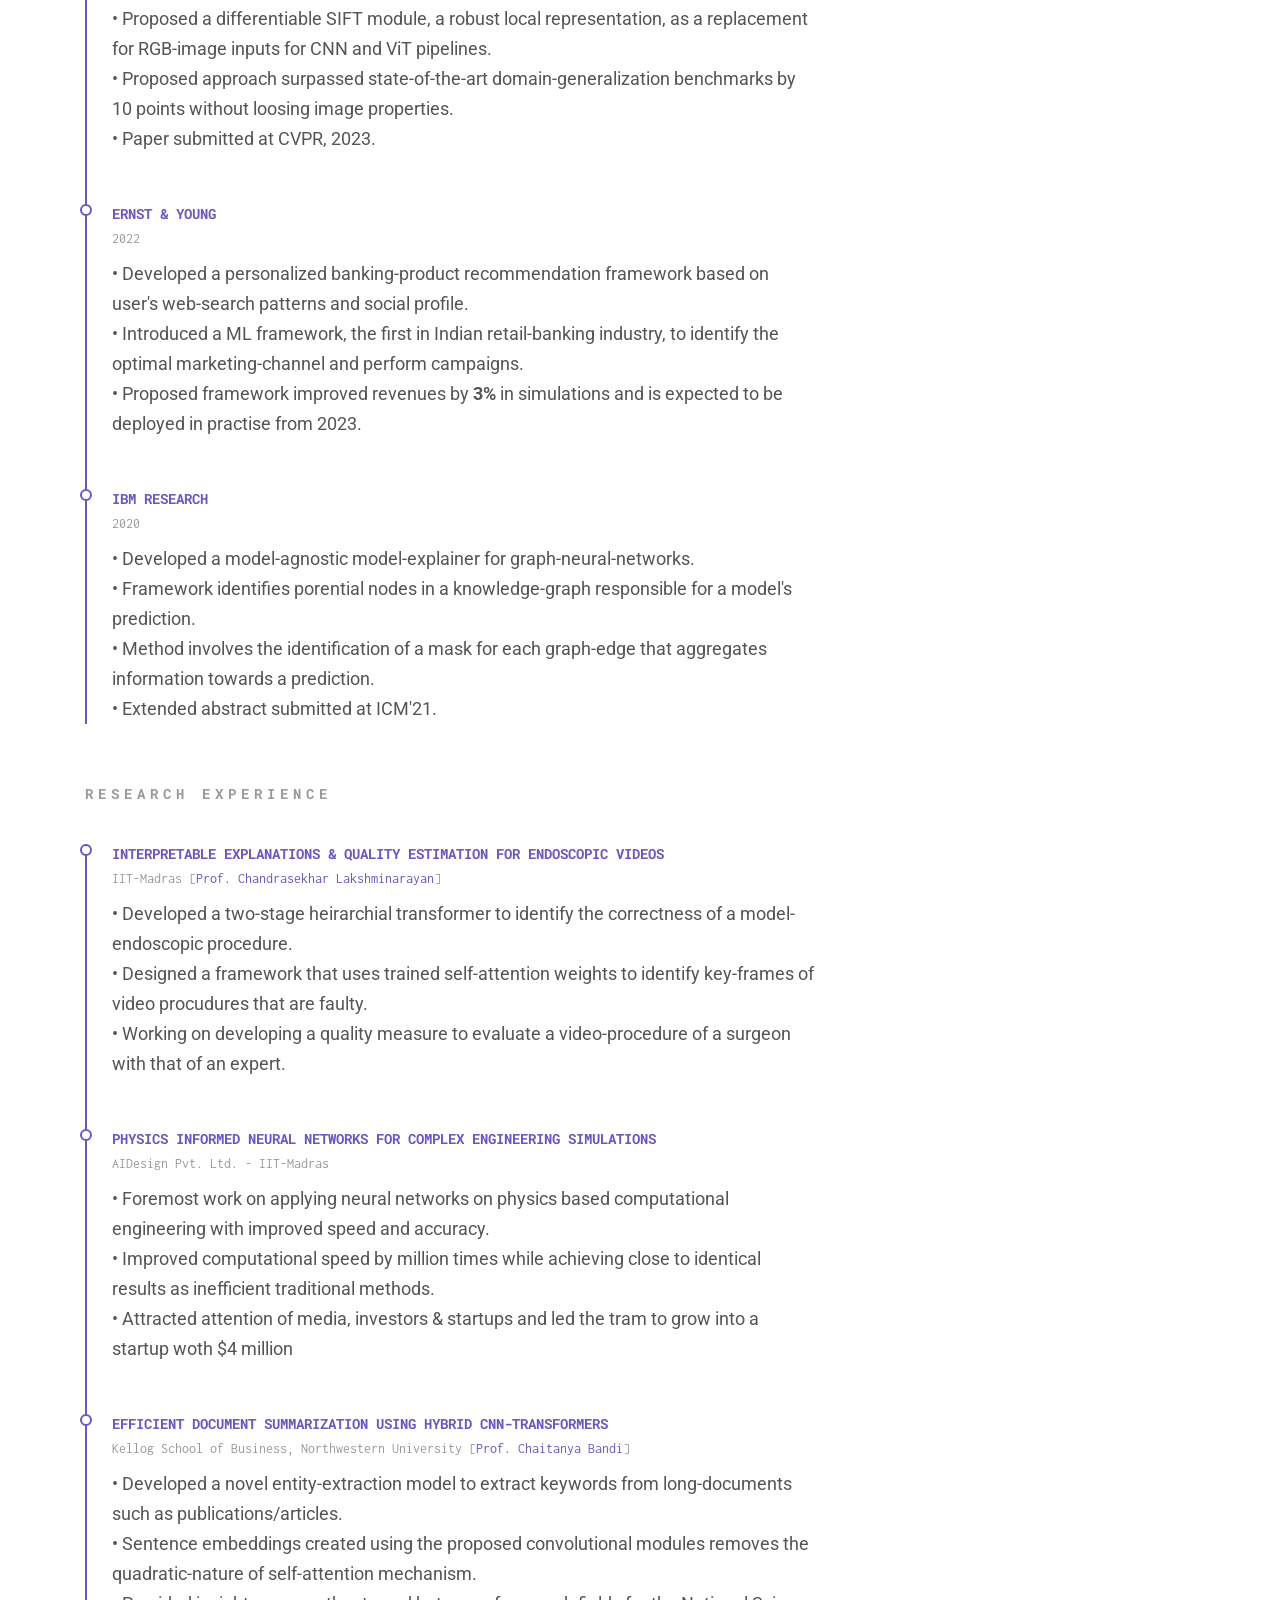
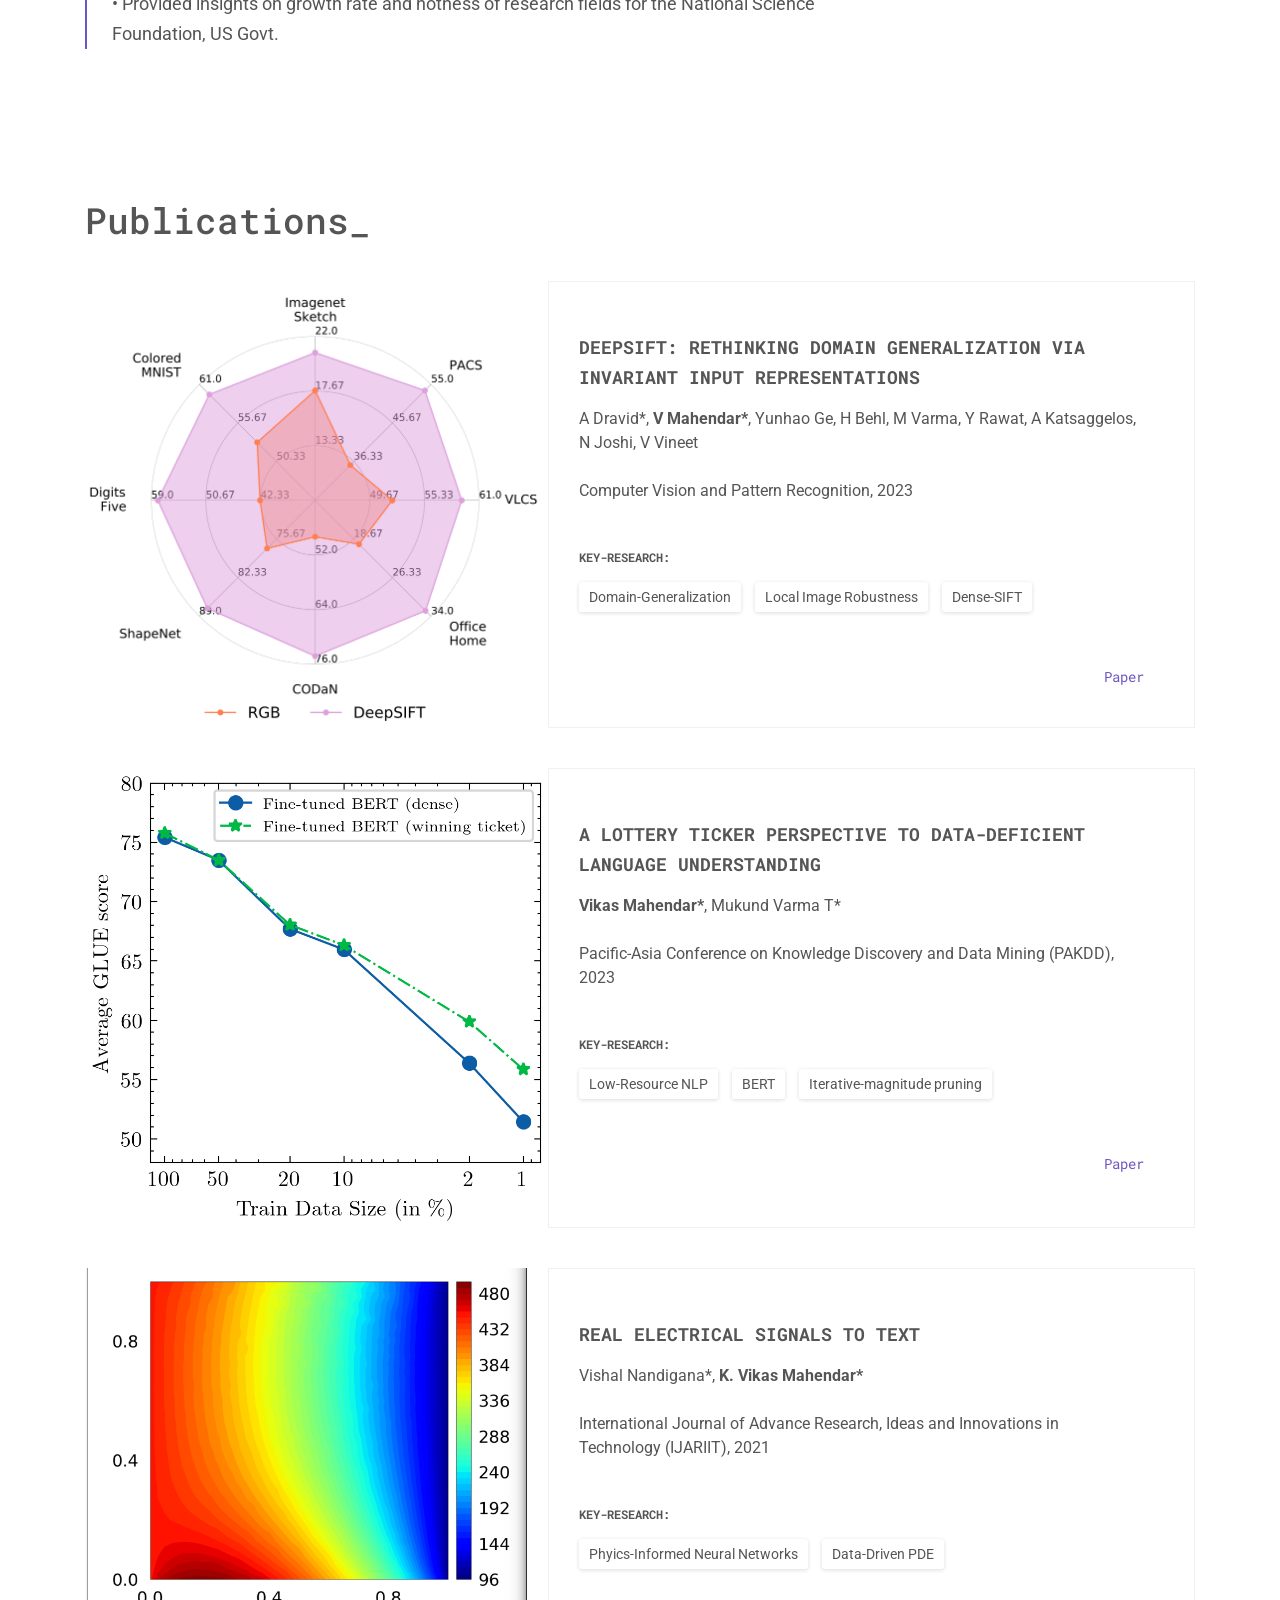
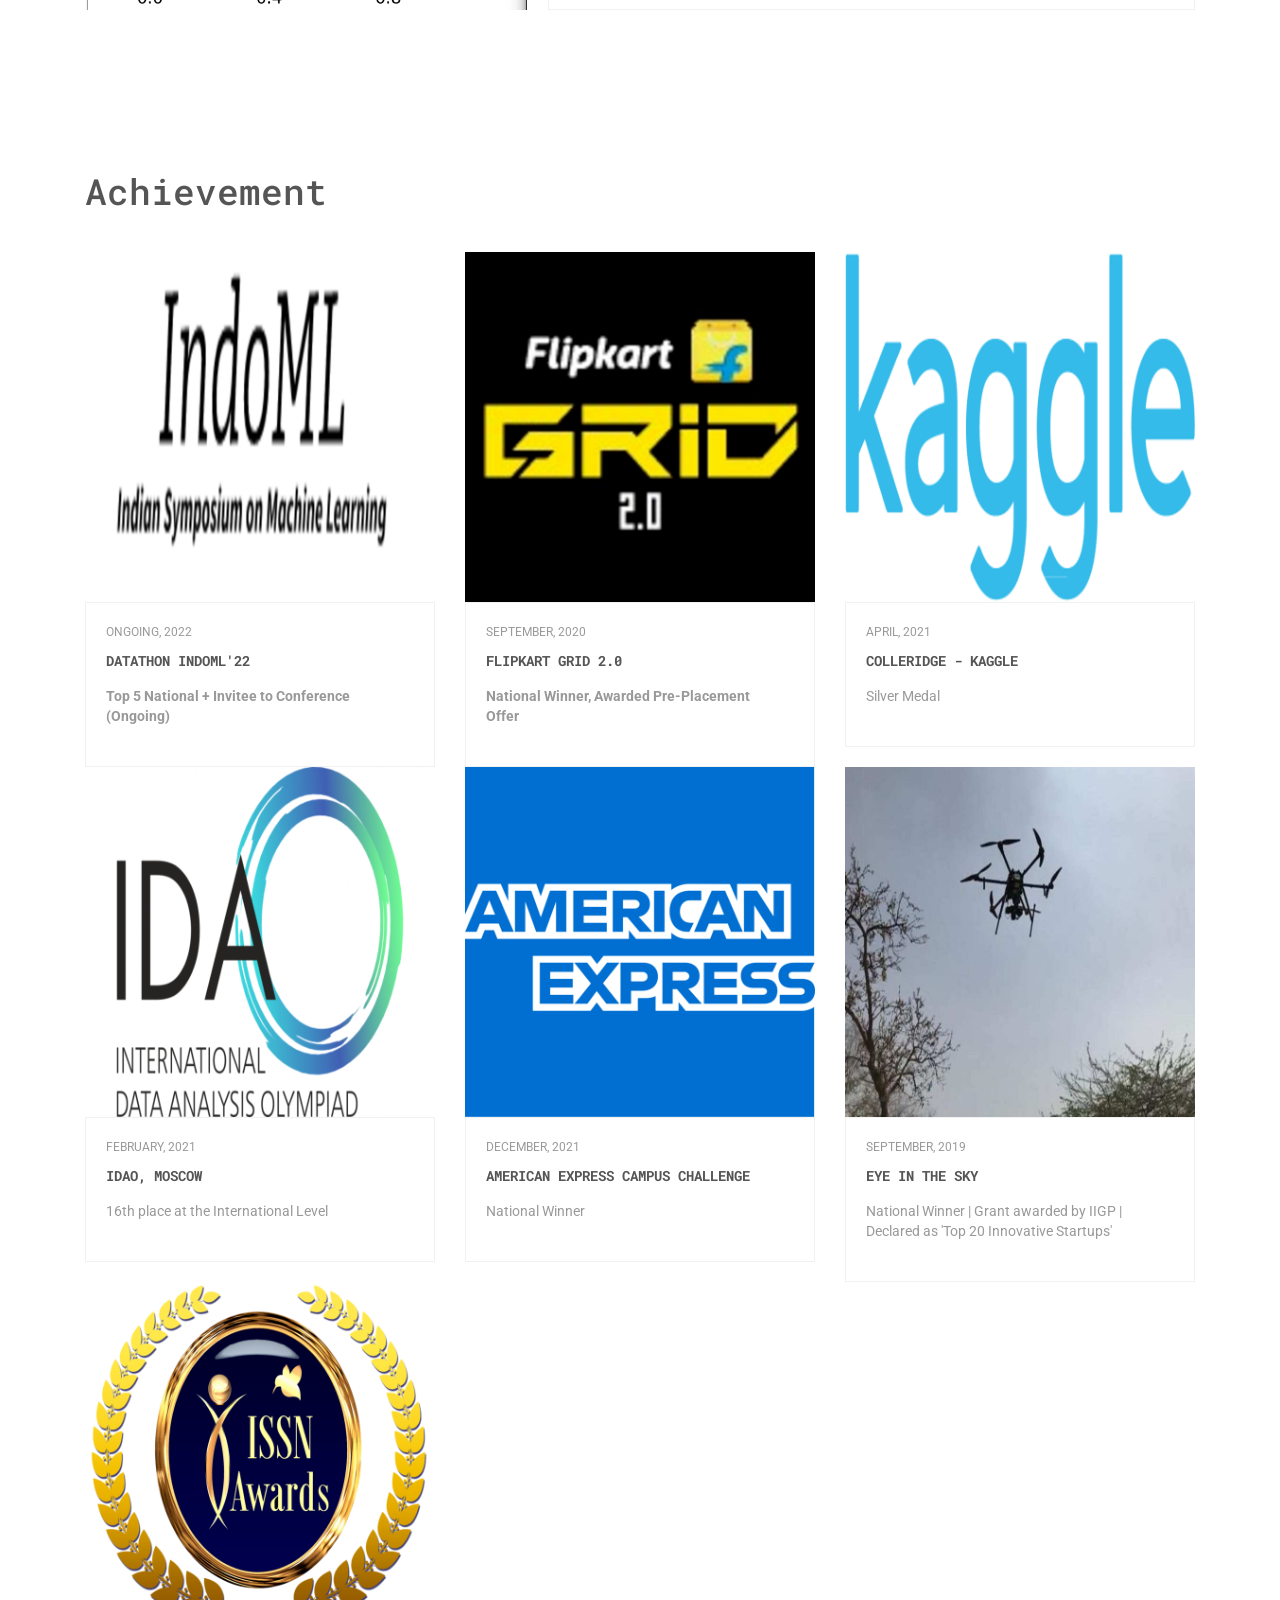
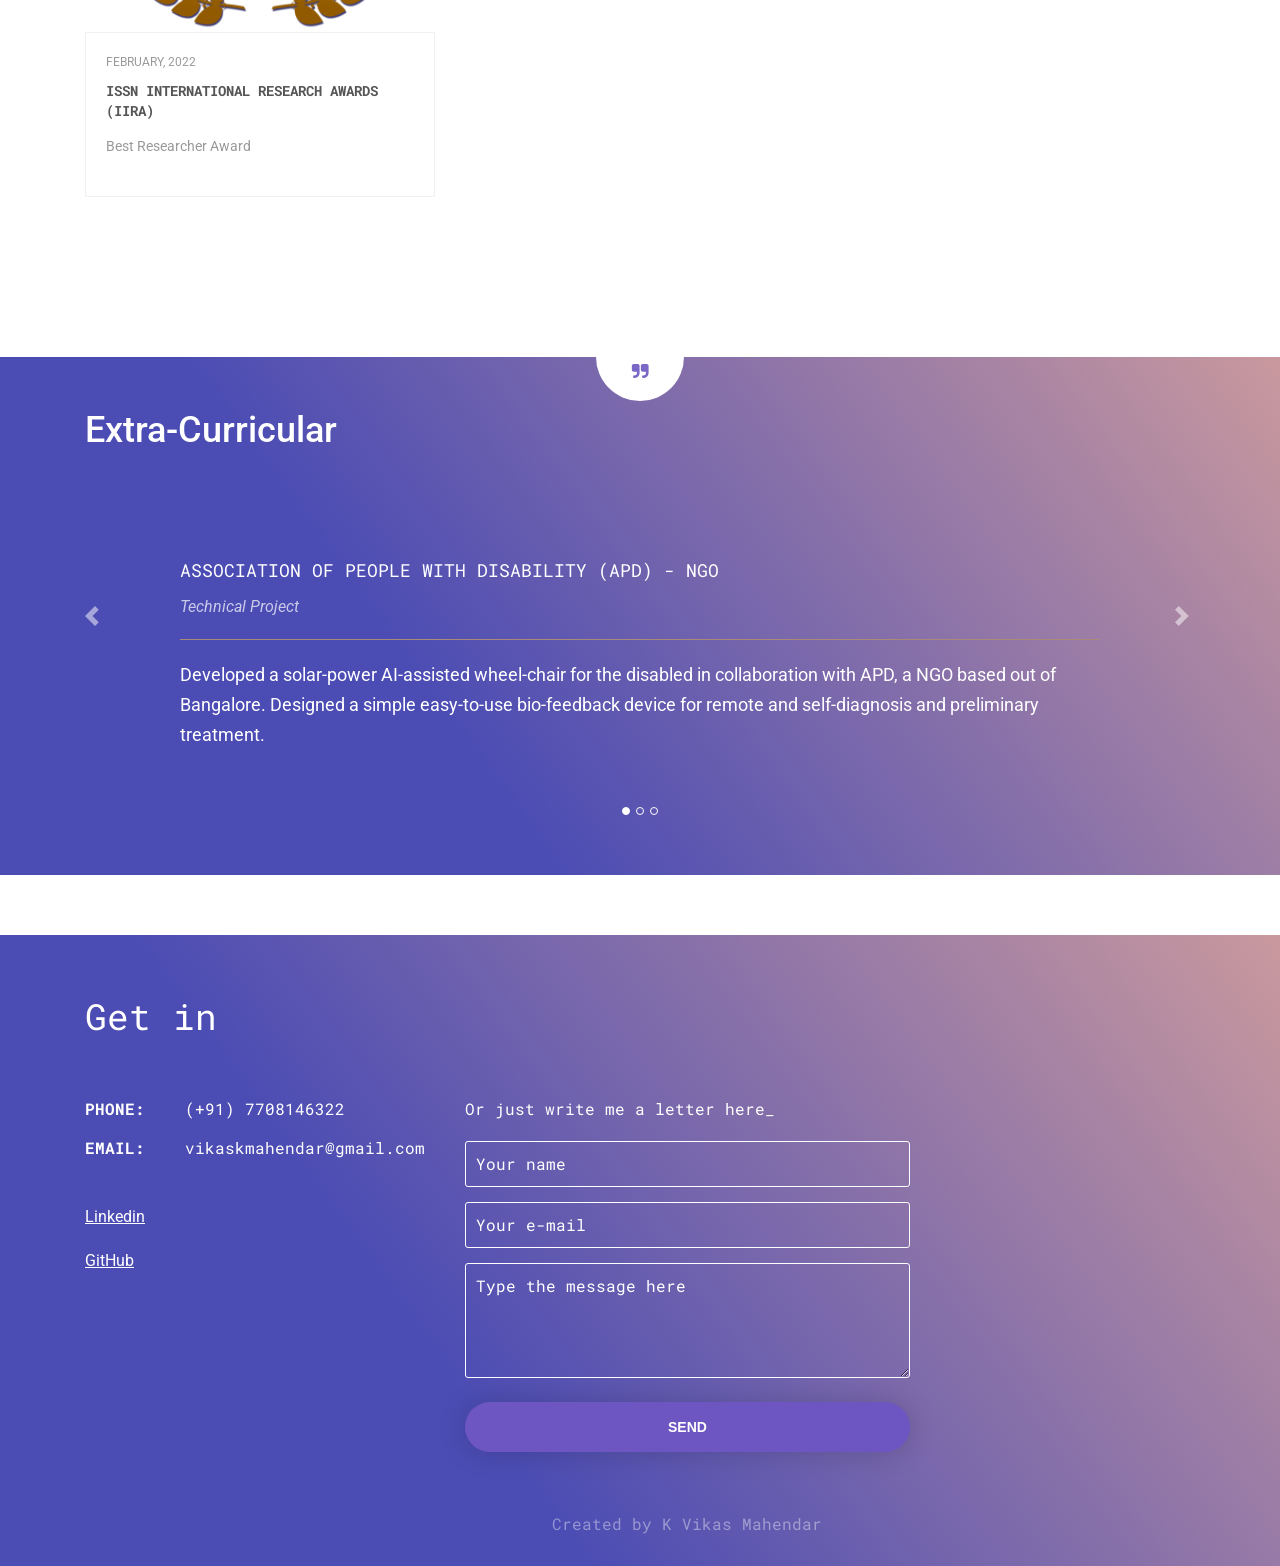
==== commit 74e32a16: "Update index.html" ====
--- a/index.html
+++ b/index.html
@@ -442,19 +442,15 @@
           <div class="contacts__list">
             <dl class="contact-list">
               <dt>Phone:</dt>
-              <dd><a href="tel:82344563333">8 (234) 456-33-33</a></dd>
-              <dt>Skype:</dt>
-              <dd><a href="skype:iamivanovivan.html">iamivanovivan</a></dd>
+              <dd><a href="tel:82344563333">(+91) 7708146322</a></dd>
               <dt>Email:</dt>
-              <dd><a href="mailto:mail@mail.com">mail@mail.com</a></dd>
+              <dd><a href="mailto:vikaskmahendar@gmail.com">vikaskmahendar@gmail.com</a></dd>
             </dl>
           </div>
           <div class="contacts__social">
             <ul>
-              <li><a href="spirit.html">Facebook</a></li>
-              <li><a href="spirit.html">Linkedin</a></li>
-              <li><a href="spirit.html">GitHub</a></li>
-              <li><a href="spirit.html">Bitbucket</a></li>
+              <li><a href="https://www.linkedin.com/in/k-vikas-mahendar/">Linkedin</a></li>
+              <li><a href="https://github.com/">GitHub</a></li>
             </ul>
           </div>
         </div>
@@ -481,7 +477,7 @@
             </form>
           </div>
           <div class="footer">
-            <p>&copy; 2016 Ivan Susanin. All Rights Reserved</p>
+            <p>Created by K Vikas Mahendar</p>
           </div>
         </div>
       </div>
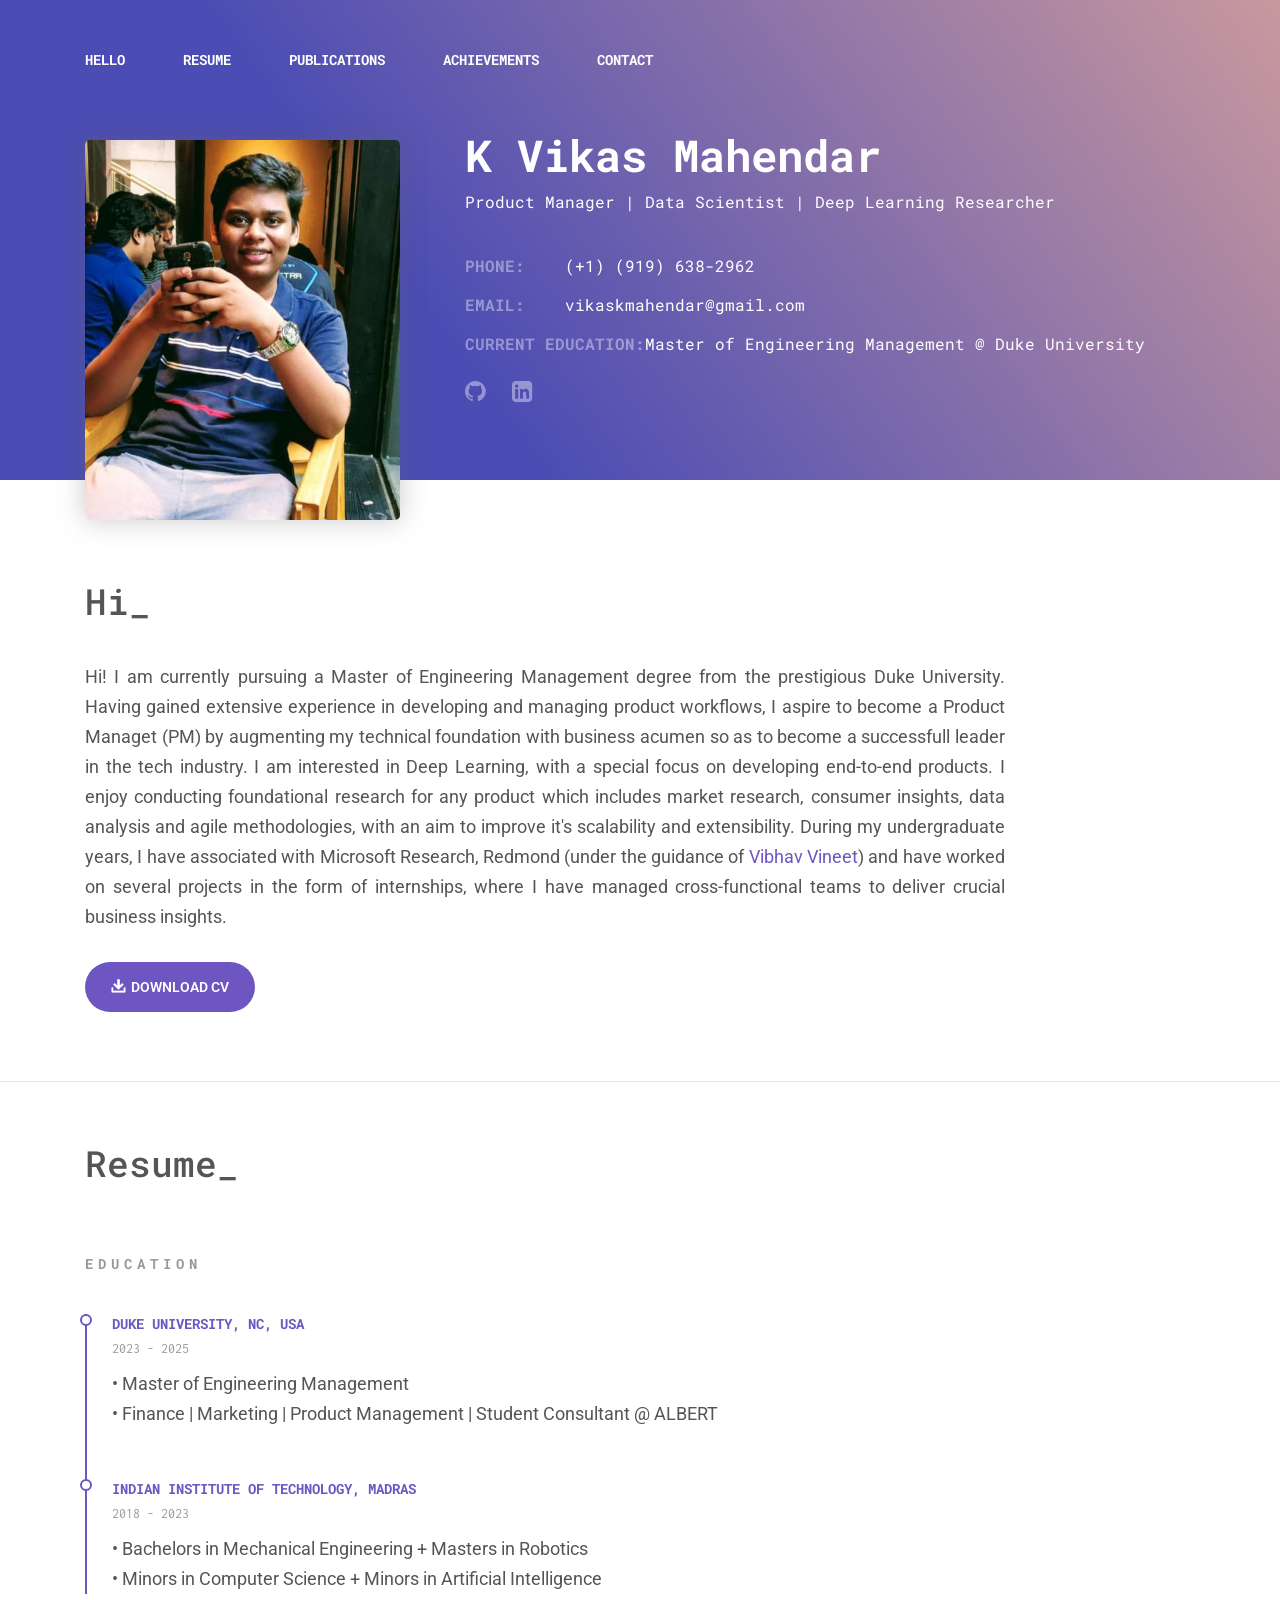
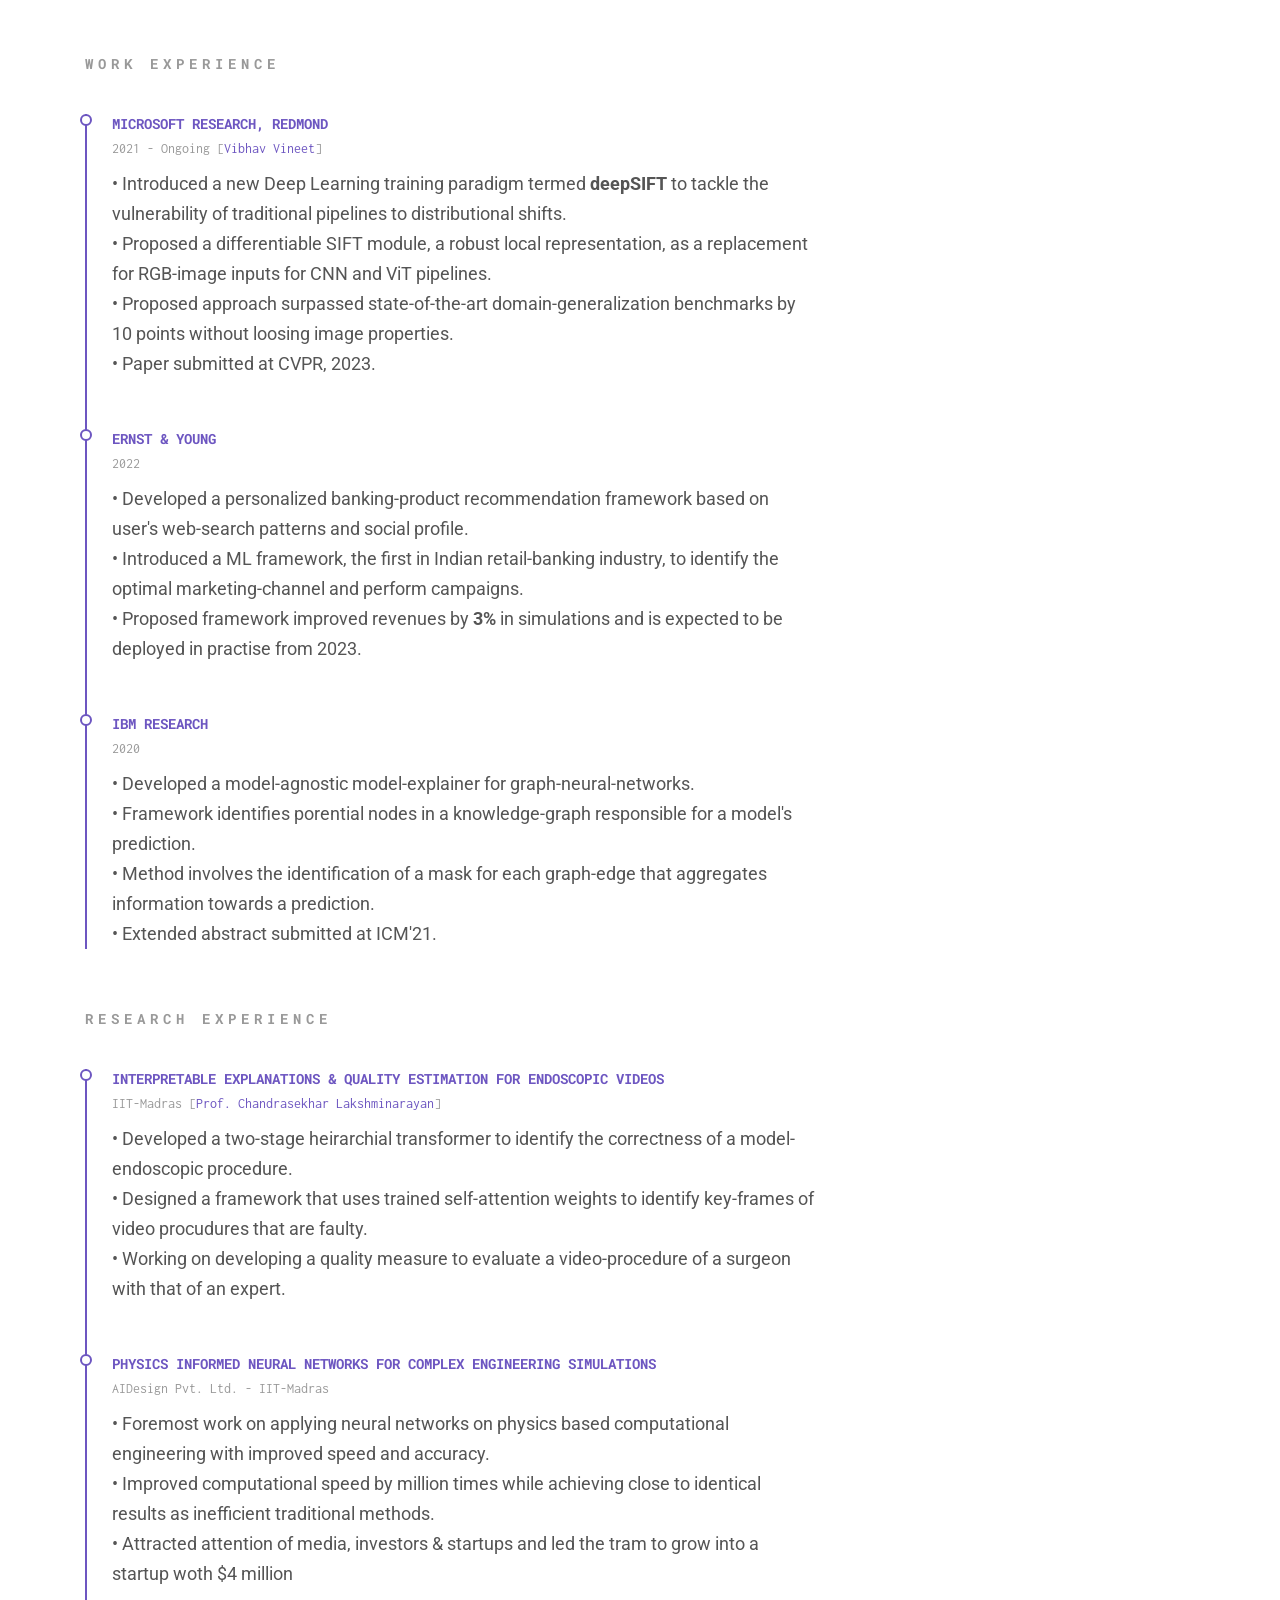
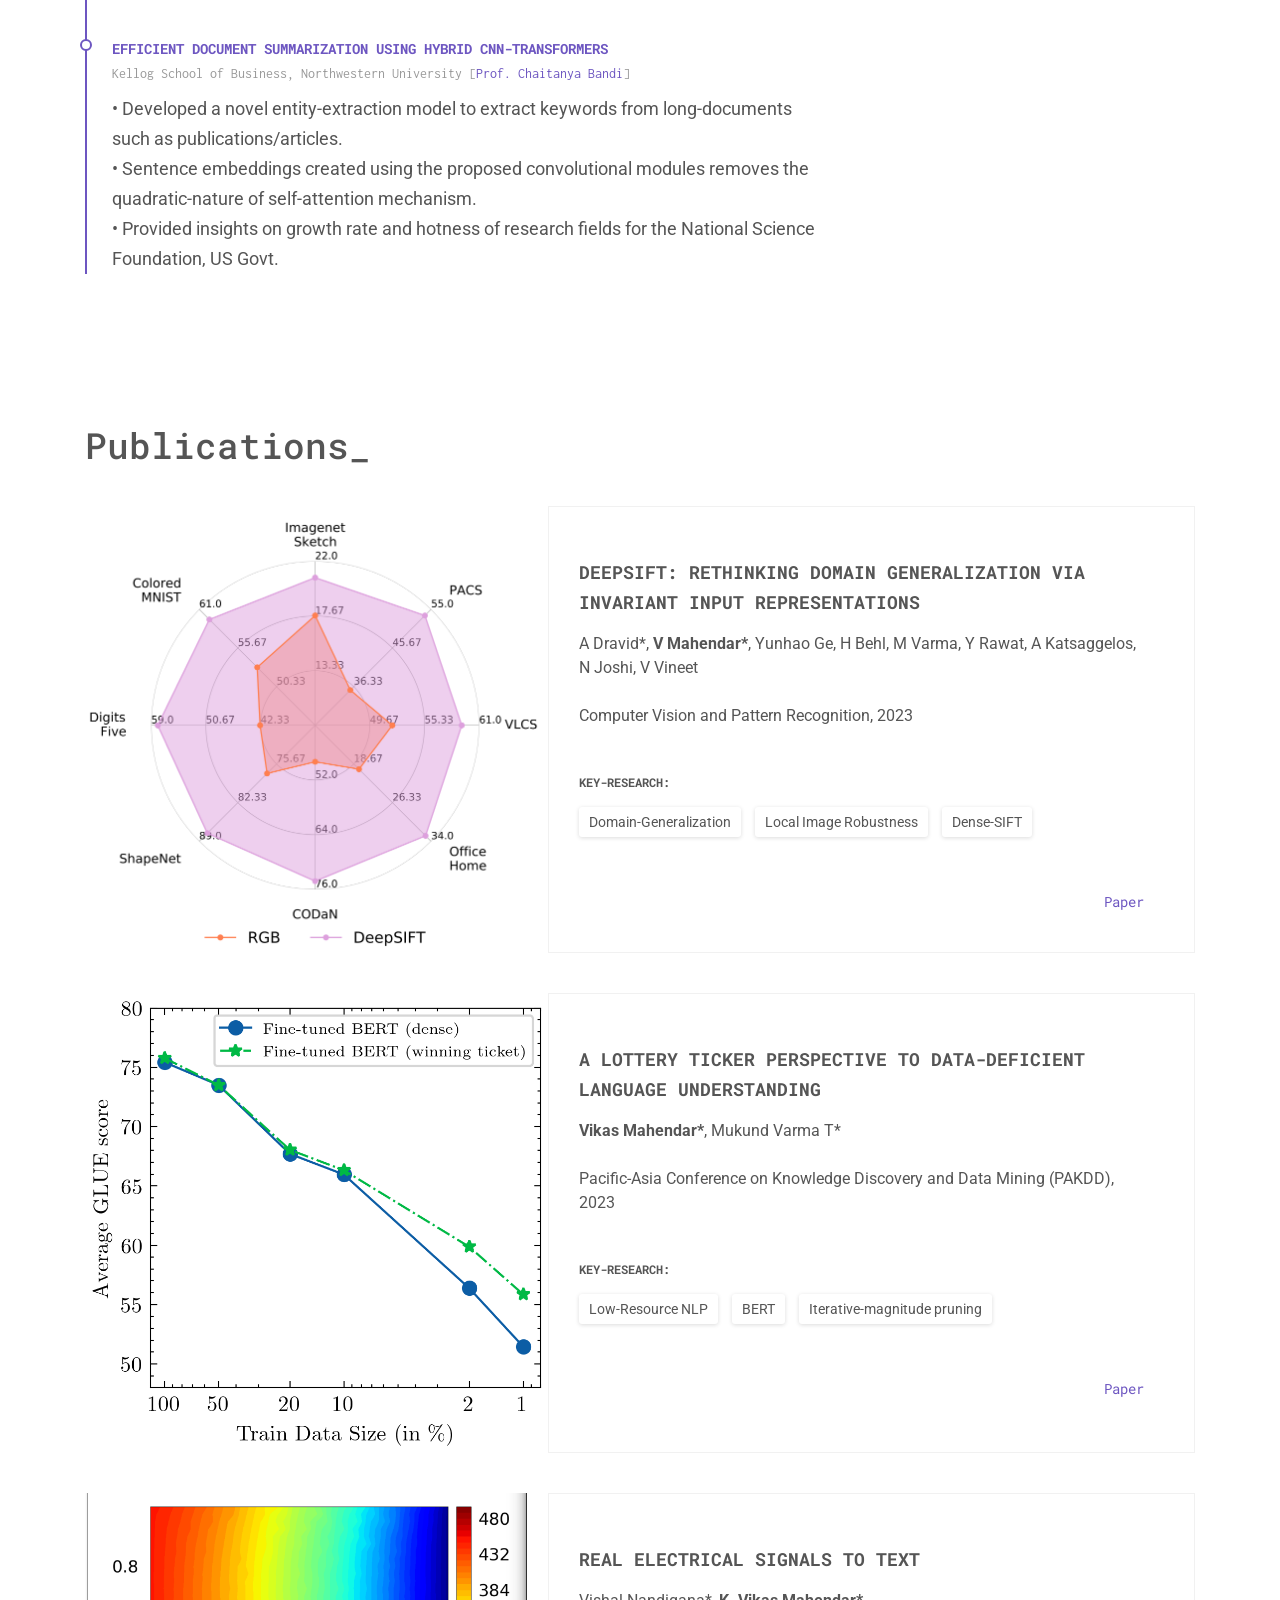
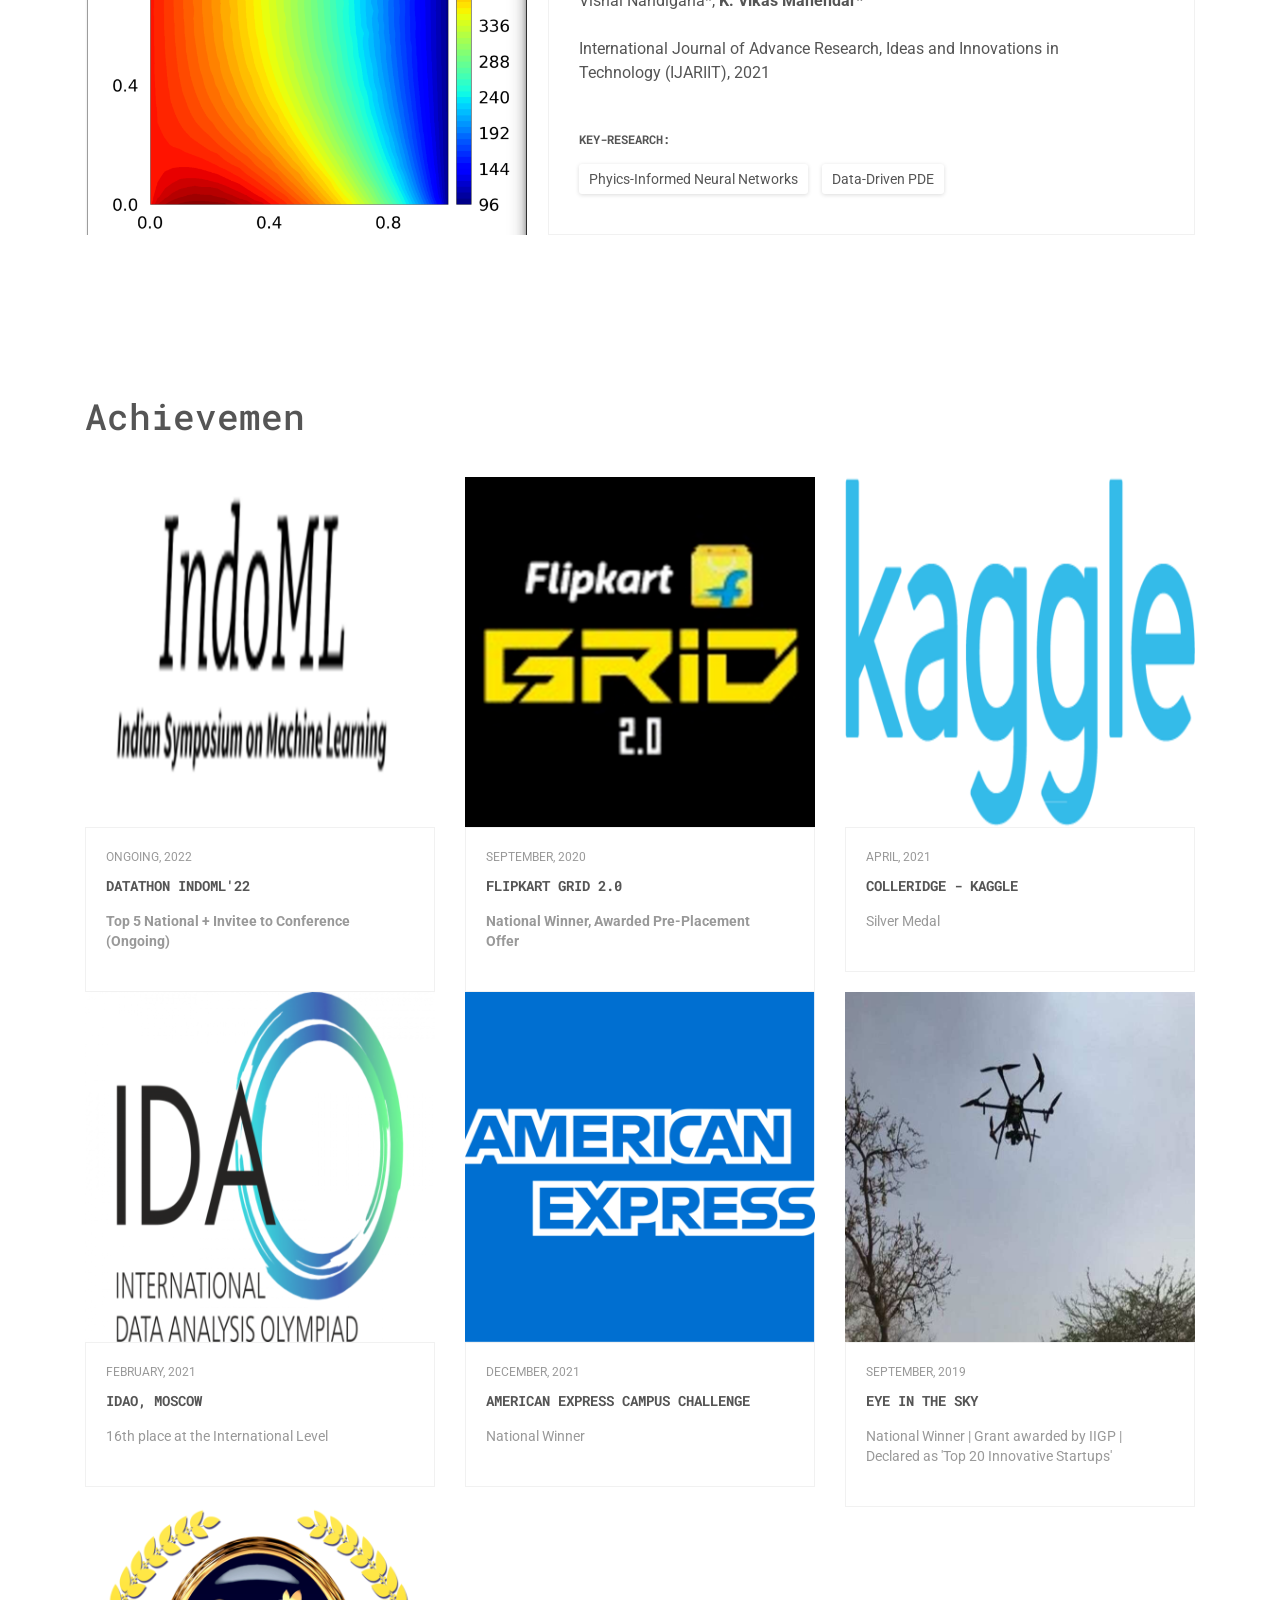
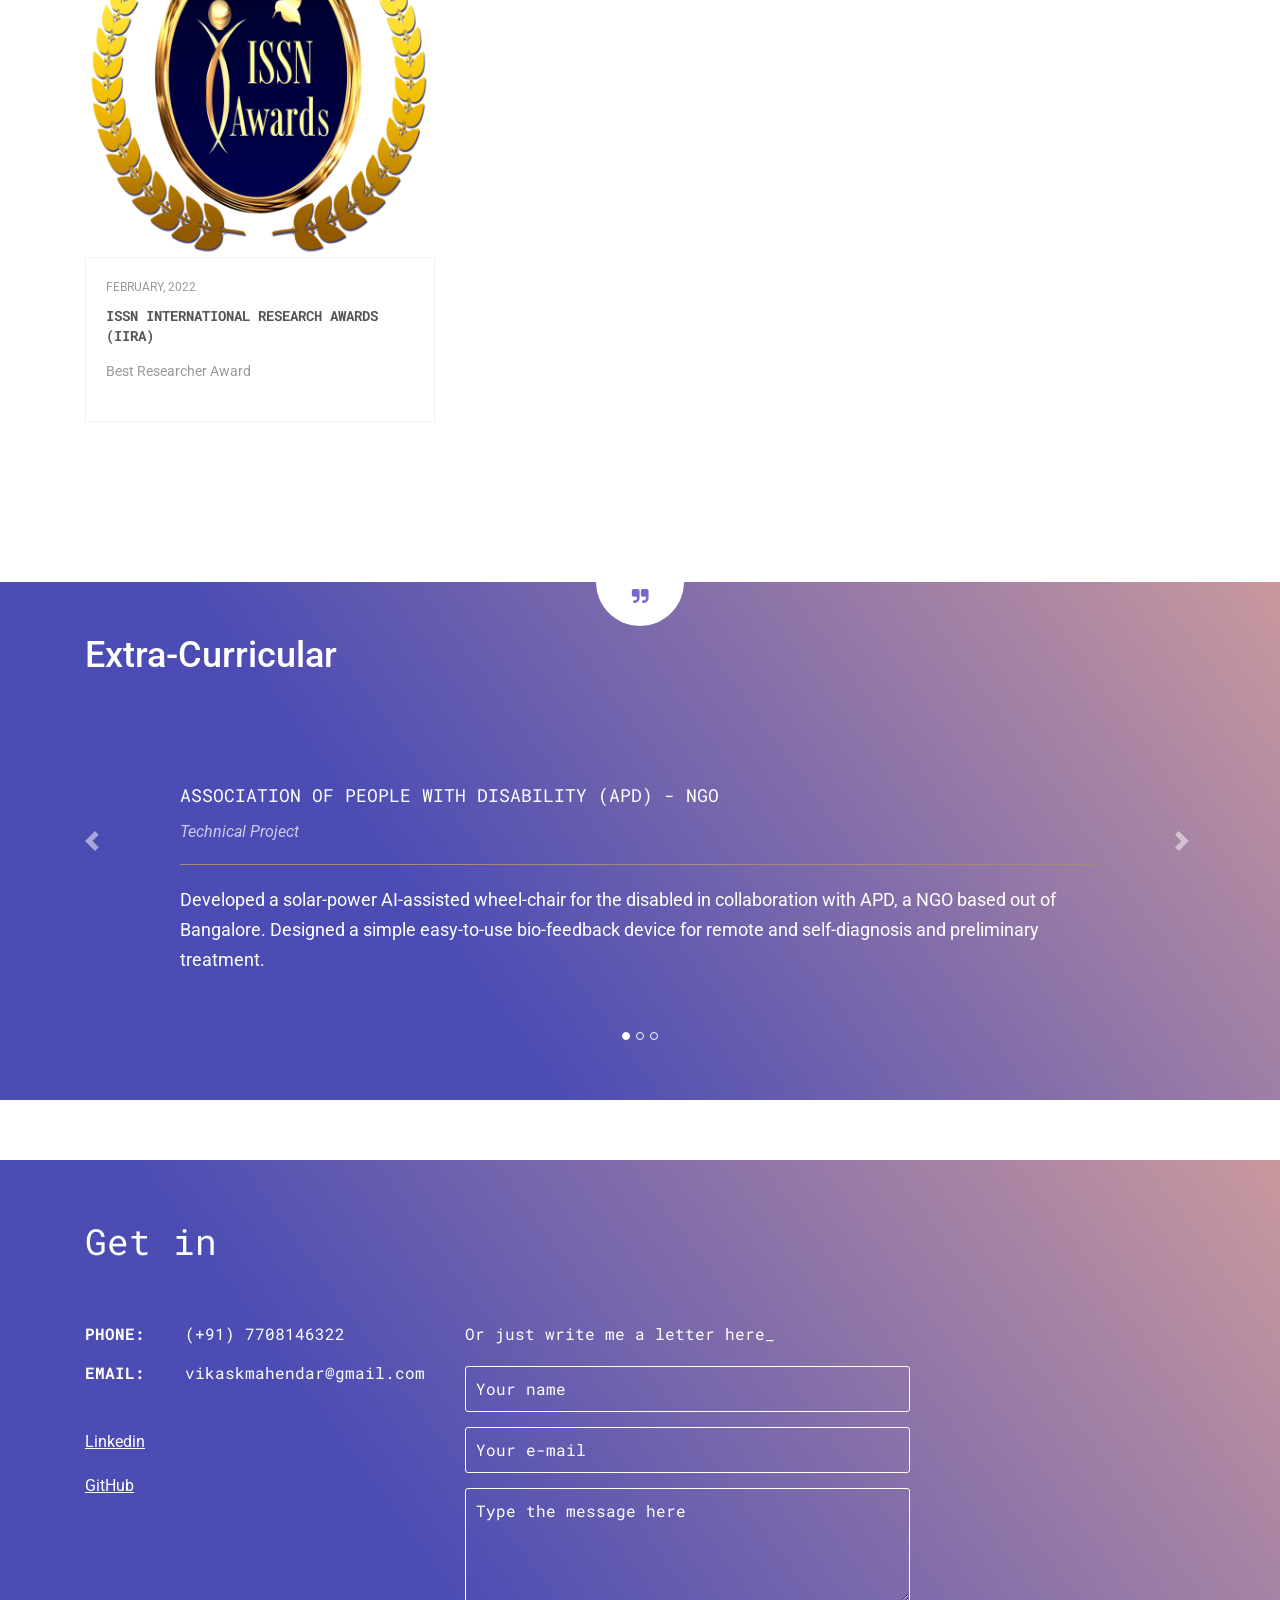
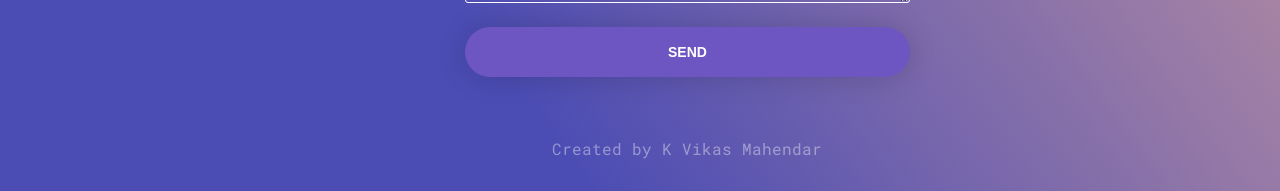
==== commit be3e36cd: "Add files via upload" ====
--- a/index.html
+++ b/index.html
@@ -69,20 +69,20 @@
         </div>
         <div class="col-md-8">
           <p class="personal-profile__name">K Vikas Mahendar</p>
-          <p class="personal-profile__work">Deep Learning Researcher</p>
+          <p class="personal-profile__work">Product Manager | Data Scientist | Deep Learning Researcher</p>
           <div class="personal-profile__contacts">
             <dl class="contact-list contact-list__opacity-titles">
               <dt>Phone:</dt>
-              <dd><a href="tel:82344563333">(+91) 7708146322</a></dd>
+              <dd><a href="tel:82344563333">(+1) (919) 638-2962</a></dd>
               <dt>Email:</dt>
               <dd><a href="mailto:mail@mail.com">vikaskmahendar@gmail.com</a></dd>
               <dt>Current Education:</dt>
-              <dd>Bachelors in Mechanical + Masters in Robotics @ IIT Madras</dd>
+              <dd>Master of Engineering Management @ Duke University</dd>
             </dl>
           </div>
           <p class="personal-profile__social">
             <a href="spirit.html" target="https://github.com/SanVik2000"><i class="fa fa-github"></i></a>
-            <a href="spirit.html" target="https://www.linkedin.com/in/k-vikas-mahendar/"><i class="fa fa-linkedin-square"></i></a>
+            <a href="spirit.html" target="https://www.linkedin.com/in/vikas-mahendar/"><i class="fa fa-linkedin-square"></i></a>
           </p>
         </div>
       </div>
@@ -96,8 +96,9 @@
       <div class="col-md-10">
         <h2 id="hello_header" class="section__title">Hi_</h2>
         <p align="justify" class="section__description">
-          Hi! I am a current IIT-Madras undergraduate student pursuing a Bachelors in Mechanical Engineering and a Masters in Robotics. I am interested in Deep Learning, with a special focus on developing end-to-end products. I am particularly interested in working on Computer Vision related topics. I enjoy conducting foundational research on a broad-range of applications with an aim to improve it's scalability and extensibility.
-          During my undergraduate years, I have worked on projects with Microsoft Research, Redmond (under the guidance of <a href="https://www.microsoft.com/en-us/research/people/vivineet/" target="_blank">Vibhav Vineet</a>) and associated with <a href="https://bizfaculty.nus.edu.sg/faculty-details/?profId=648" target="_blank">Prof. Chaitanya Bandi</a> (Northwestern Kellog, USA - NUS, Singapore). I am also currently working towards my final-year thesis under <a href="https://sites.google.com/view/chandrashekar-lakshminarayanan" target="_blank">Prof. Chandrasekhar Lakshminarayan</a>.
+          Hi! I am currently pursuing a Master of Engineering Management degree from the prestigious Duke University. Having gained extensive experience in developing and managing product workflows, I aspire to become a Product Managet (PM) by augmenting my technical foundation with business acumen so as to become a successfull leader in the tech industry. I am interested in Deep Learning, with a special focus on developing end-to-end products. 
+          I enjoy conducting foundational research for any product which includes market research, consumer insights, data analysis and agile methodologies, with an aim to improve it's scalability and extensibility.
+          During my undergraduate years, I have associated with Microsoft Research, Redmond (under the guidance of <a href="https://www.microsoft.com/en-us/research/people/vivineet/" target="_blank">Vibhav Vineet</a>) and have worked on several projects in the form of internships, where I have managed cross-functional teams to deliver crucial business insights.
         </p>
         <a href="Vikas_Mahendar_Resume.pdf" class="section_btn site-btn" target="_blank"><img src="images/img-img_btn_icon.png" alt="">Download CV</a>
       </div>
@@ -118,11 +119,19 @@
       <div class="col-md-8 section__resume resume-list">
         <h3 class="resume-list_title">education</h3>
         <div class="resume-list__block">
+          <p class="resume-list__block-title">Duke University, NC, USA </p>
+          <p class="resume-list__block-date">2023 - 2025</p>
+          <p>
+            &#x2022; Master of Engineering Management<br>
+            &#x2022; Finance | Marketing | Product Management | Student Consultant @ ALBERT
+          </p>
+        </div>
+        <div class="resume-list__block">
           <p class="resume-list__block-title">Indian Institute of Technology, Madras </p>
           <p class="resume-list__block-date">2018 - 2023</p>
           <p>
             &#x2022; Bachelors in Mechanical Engineering + Masters in Robotics<br>
-            &#x2022; Minors in Computer Science + Minors in Artificial Intelligence [<a href="#" target="_blank">Link</a>]
+            &#x2022; Minors in Computer Science + Minors in Artificial Intelligence
           </p>
         </div>
       </div>
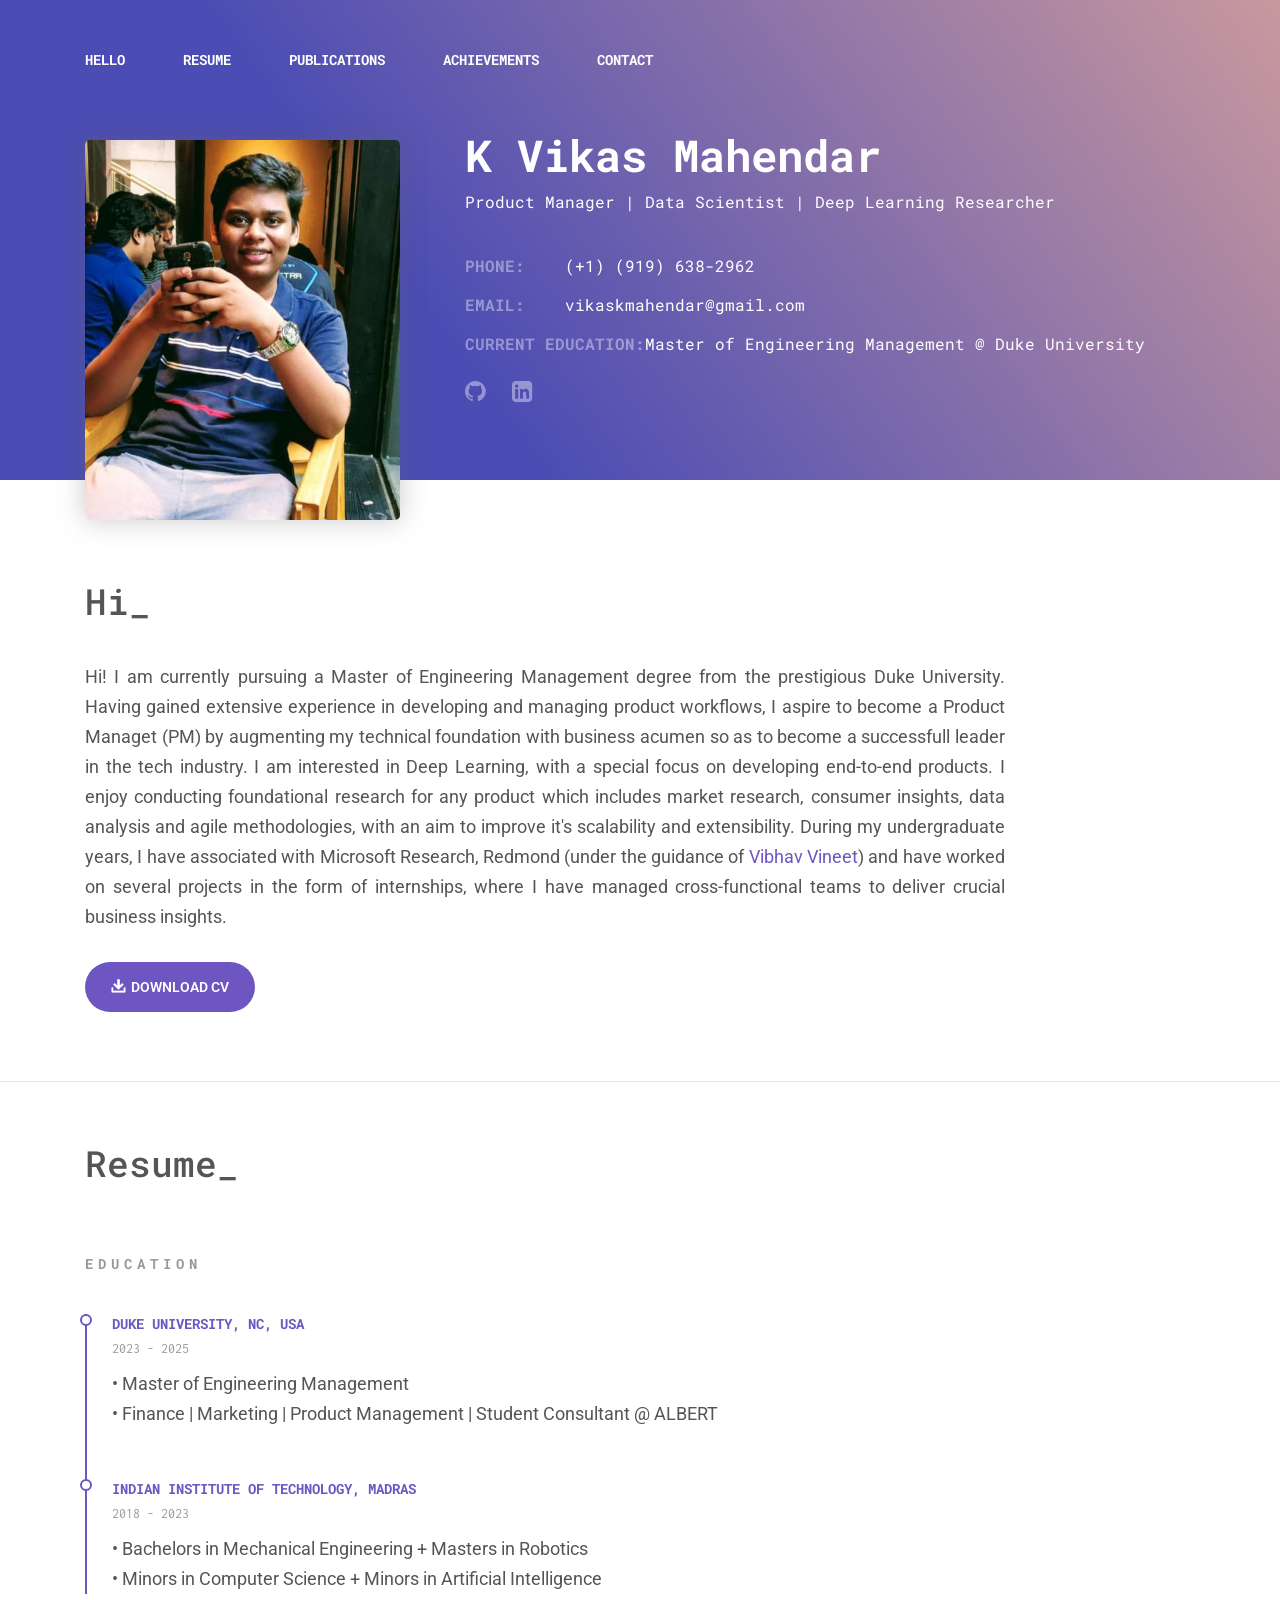
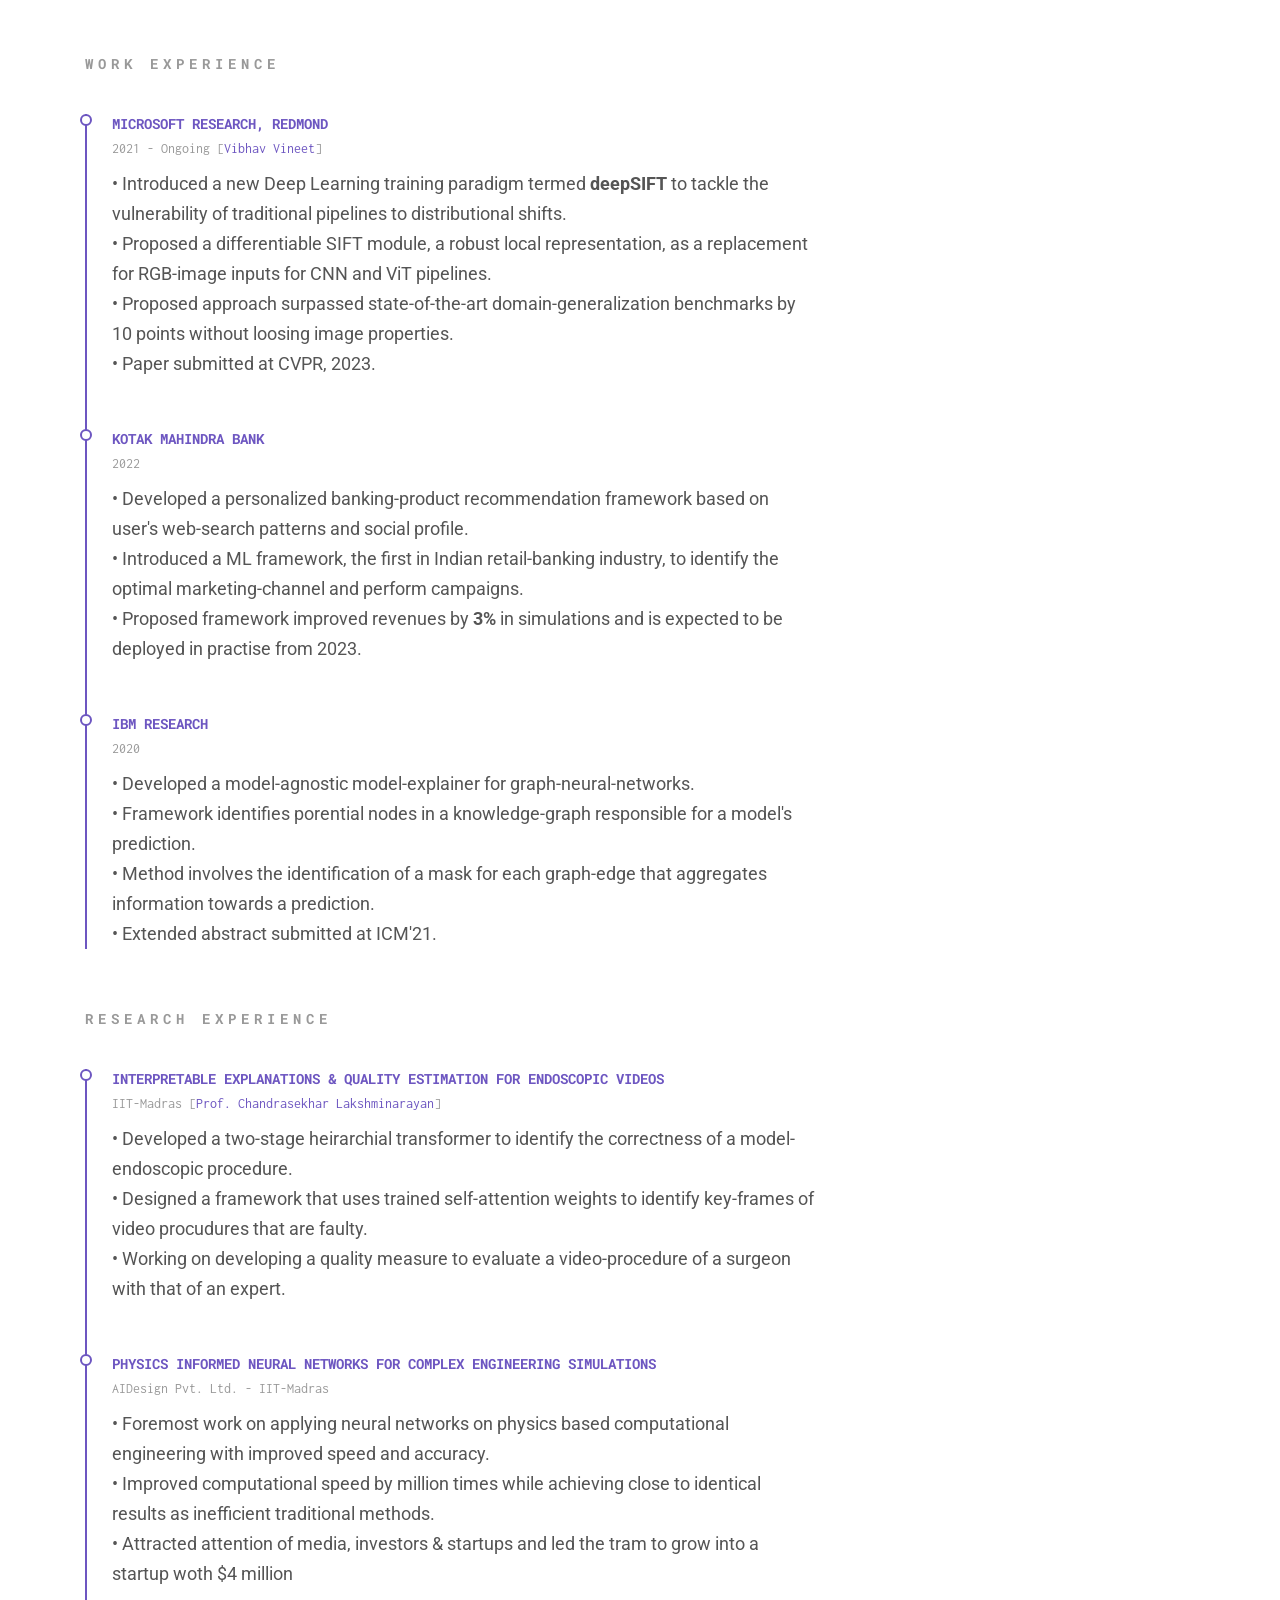
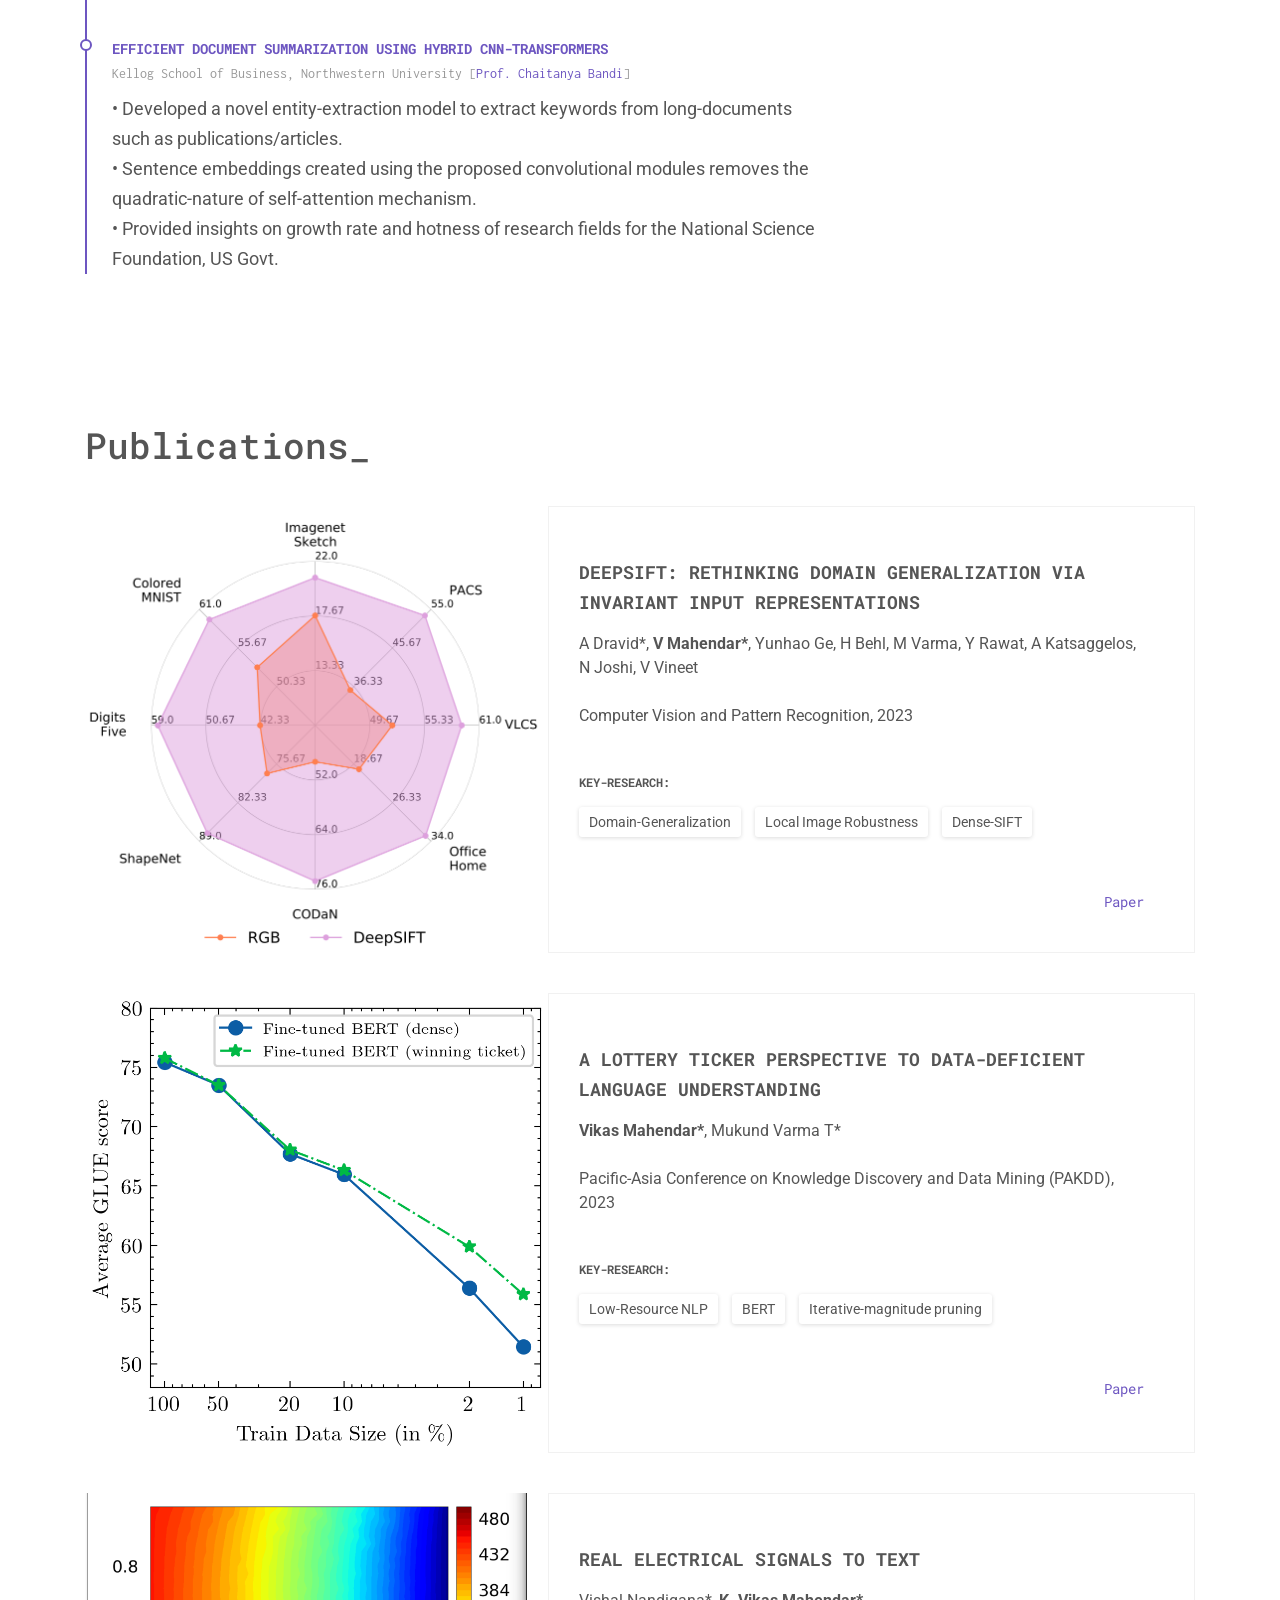
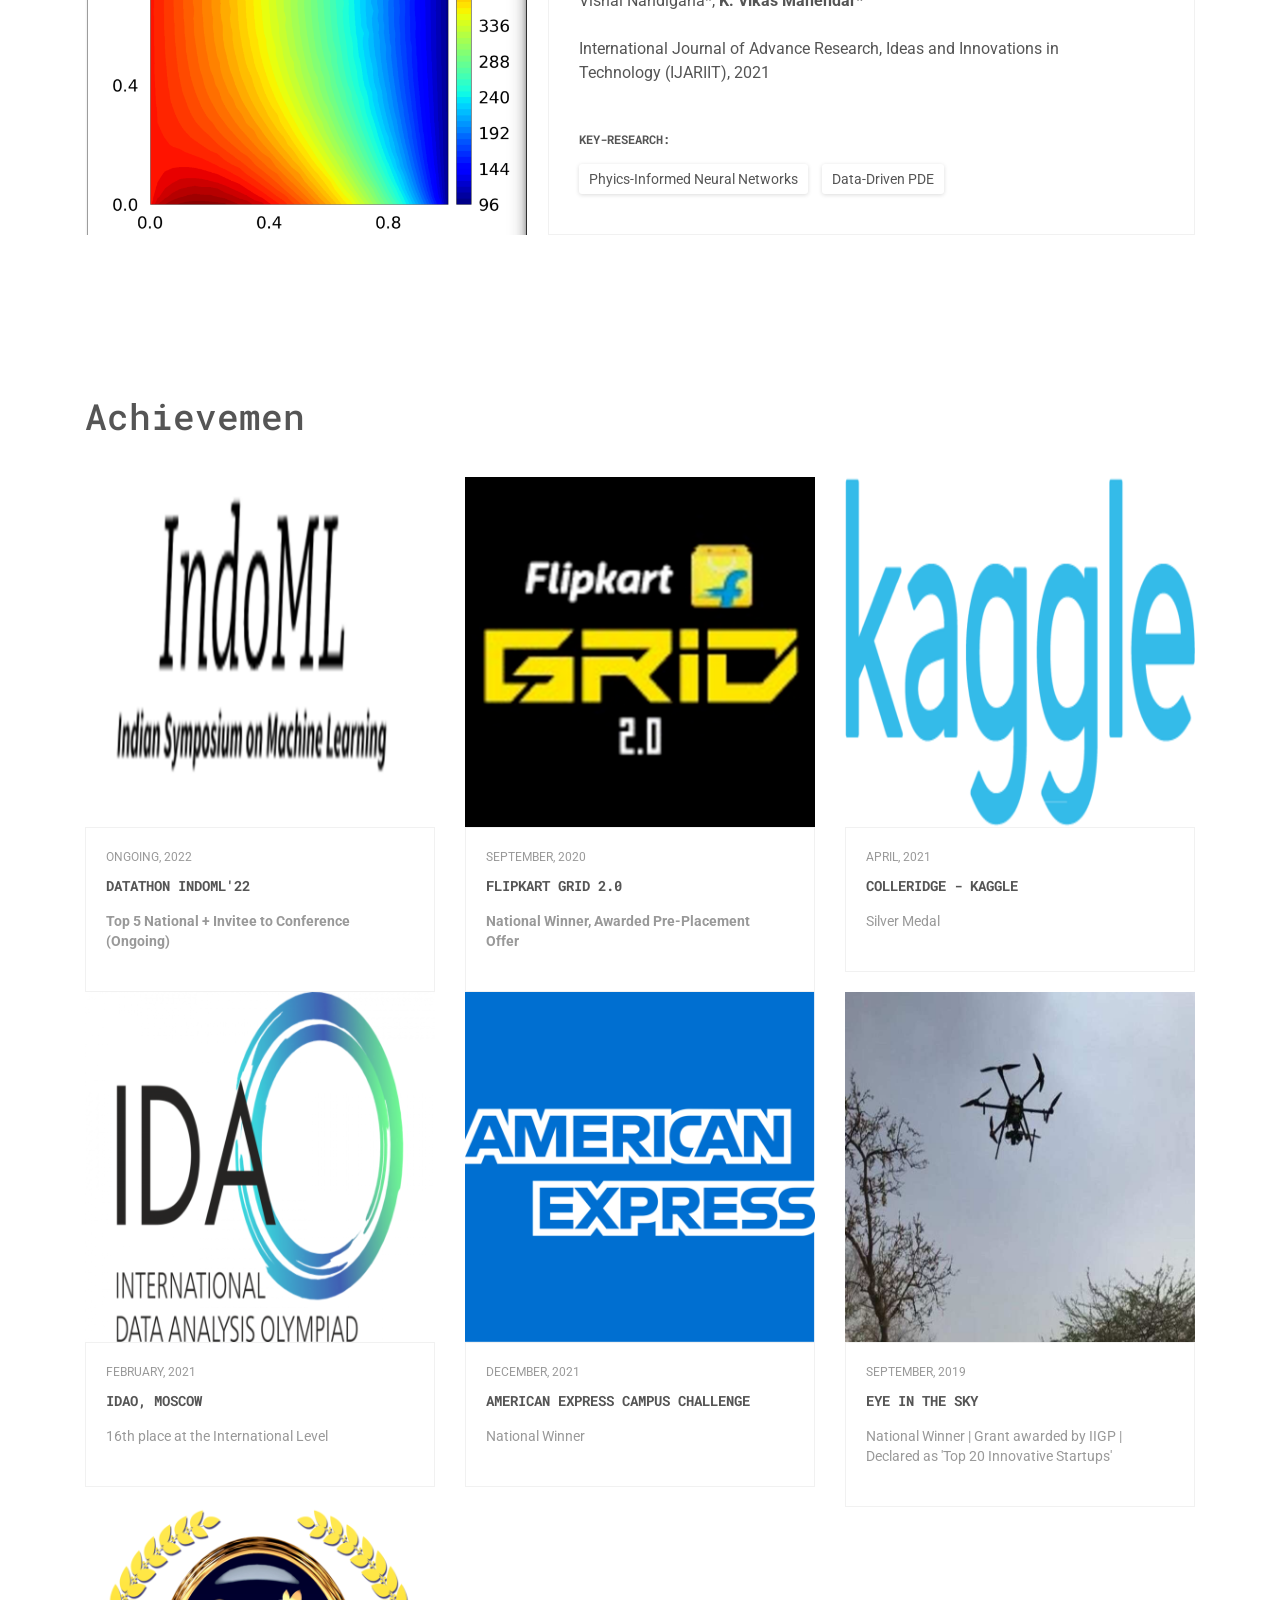
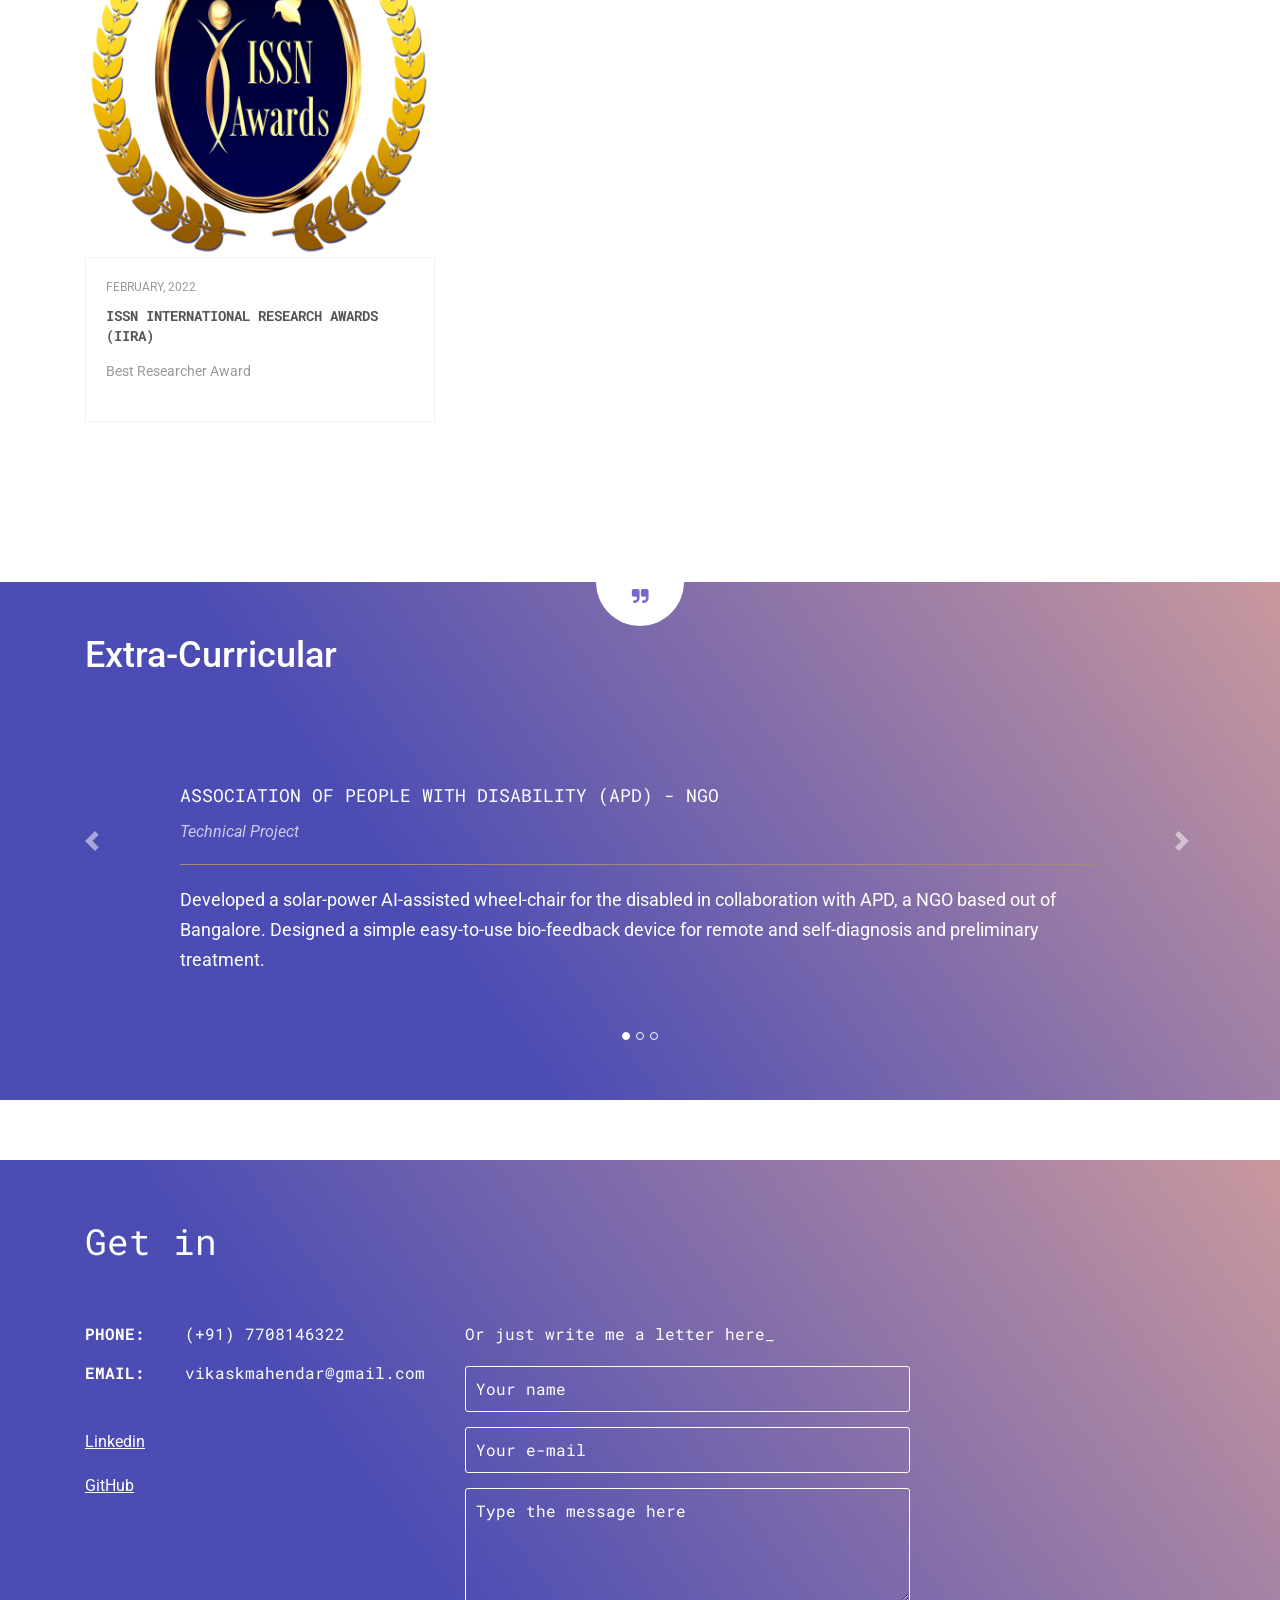
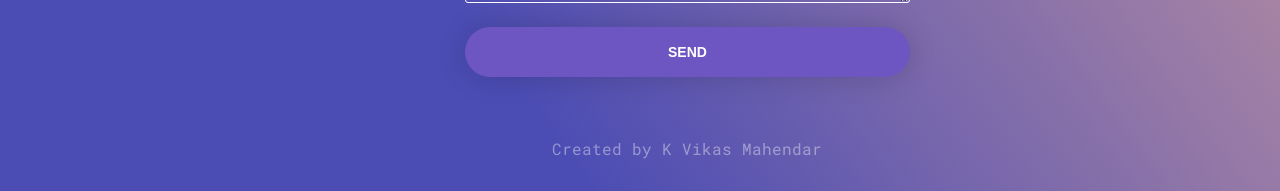
==== commit 85407620: "Update index.html" ====
--- a/index.html
+++ b/index.html
@@ -150,7 +150,7 @@
           </p>
         </div>
         <div class="resume-list__block">
-          <p class="resume-list__block-title">Ernst & Young</p>
+          <p class="resume-list__block-title">Kotak Mahindra Bank</p>
           <p class="resume-list__block-date">2022</p>
           <p>
             &#x2022; Developed a personalized banking-product recommendation framework based on user's web-search patterns and social profile. <br>
